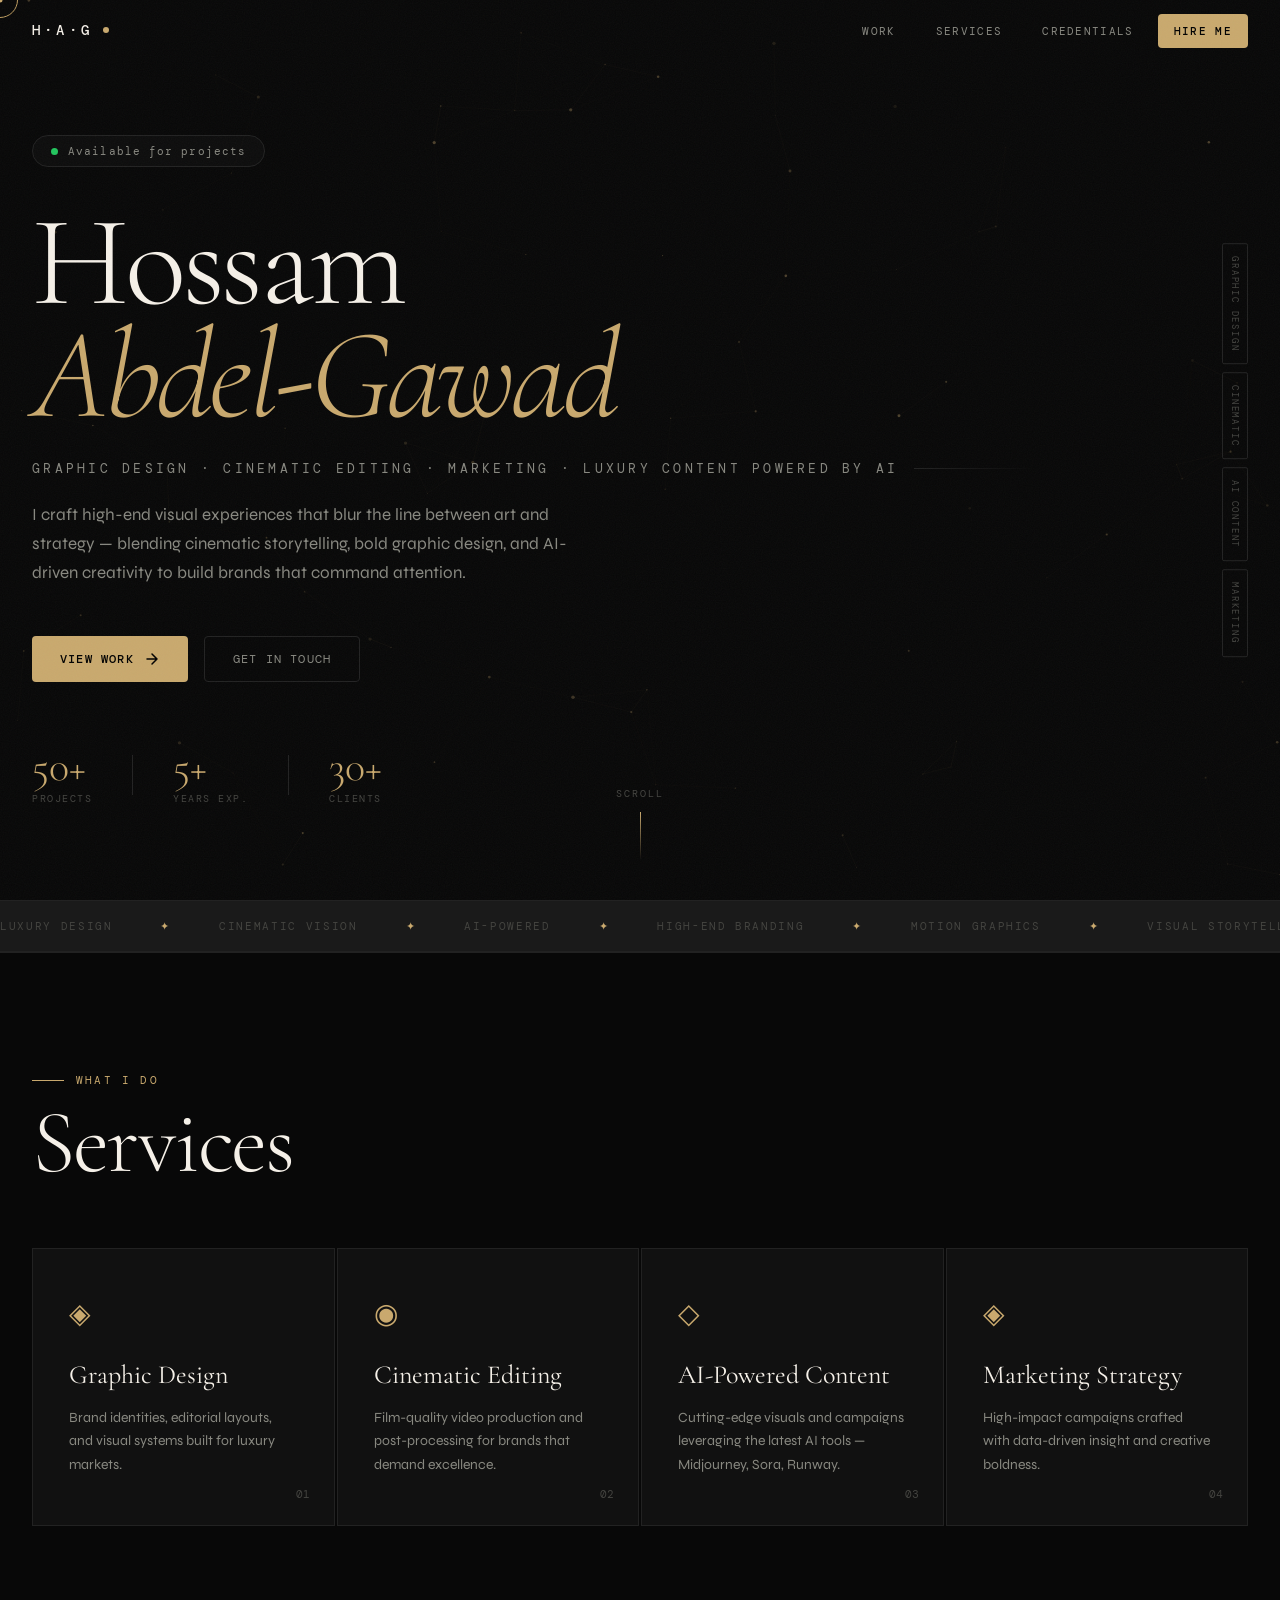
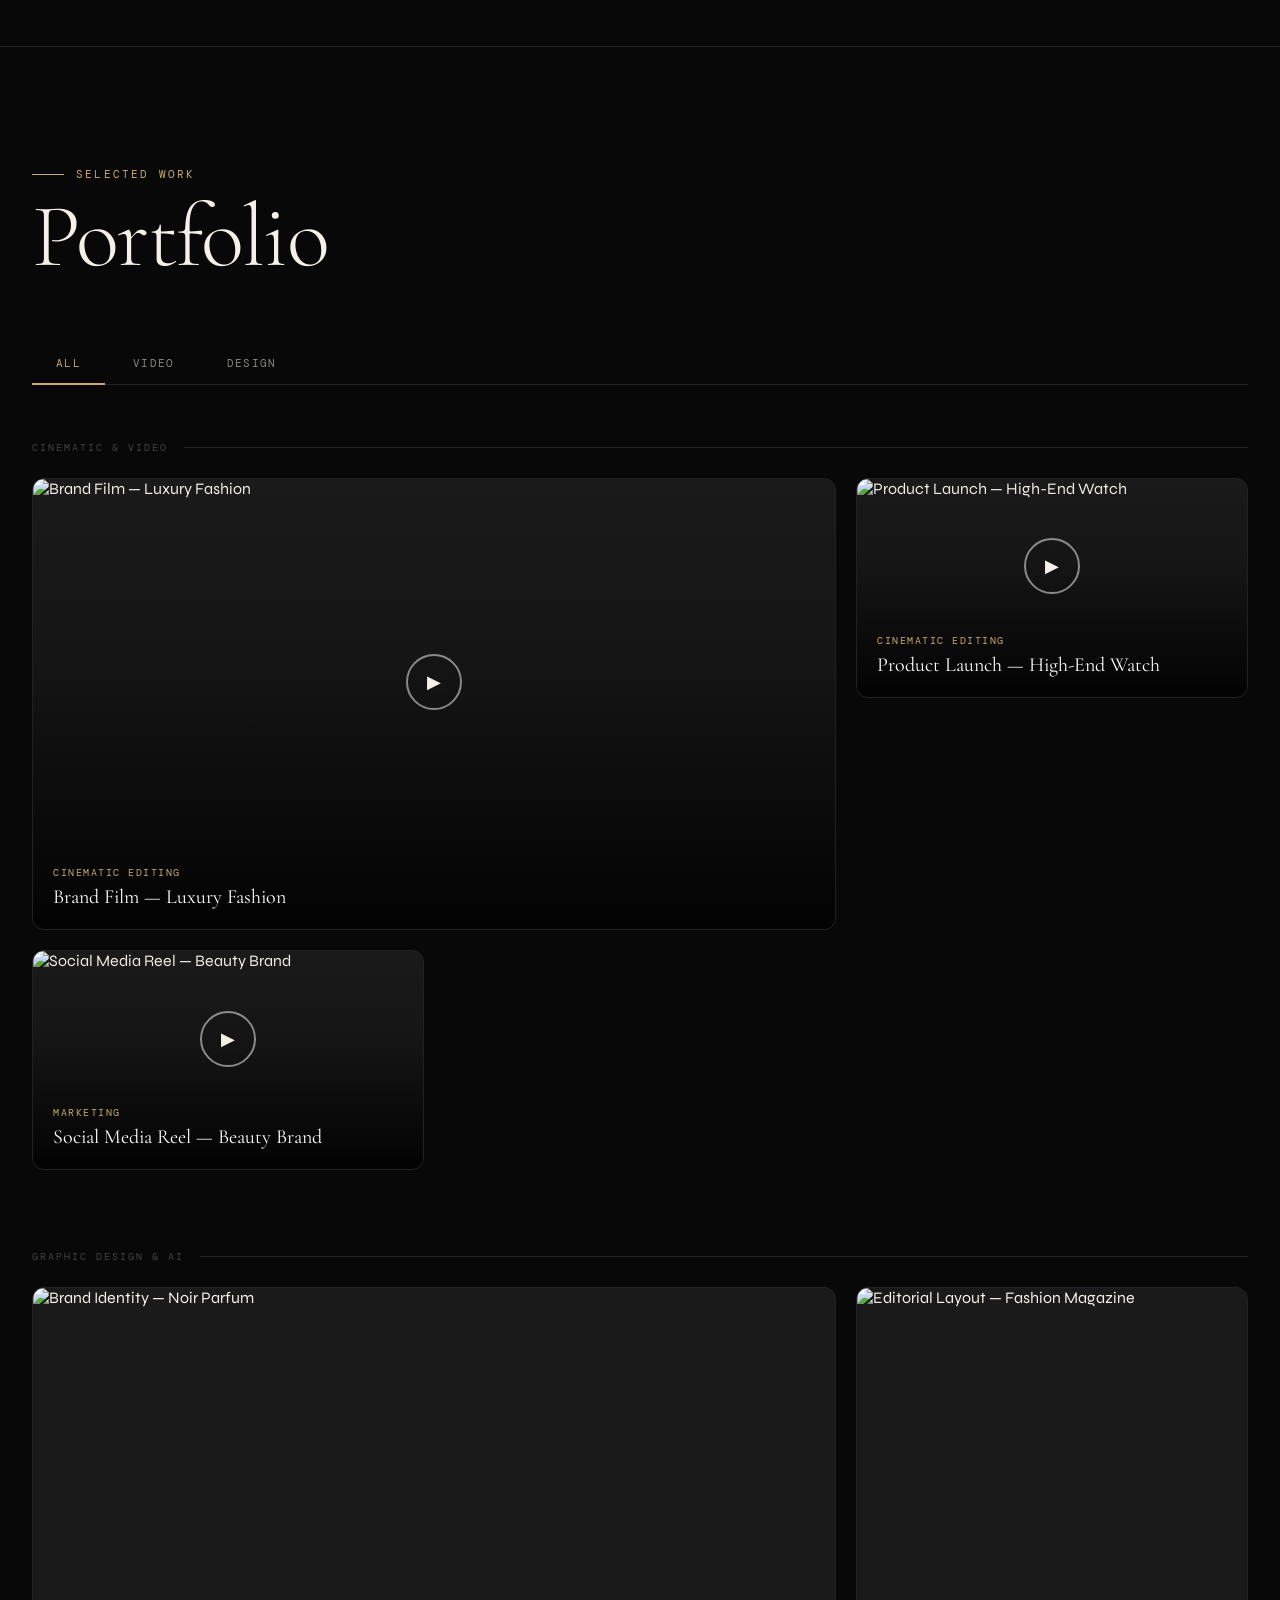
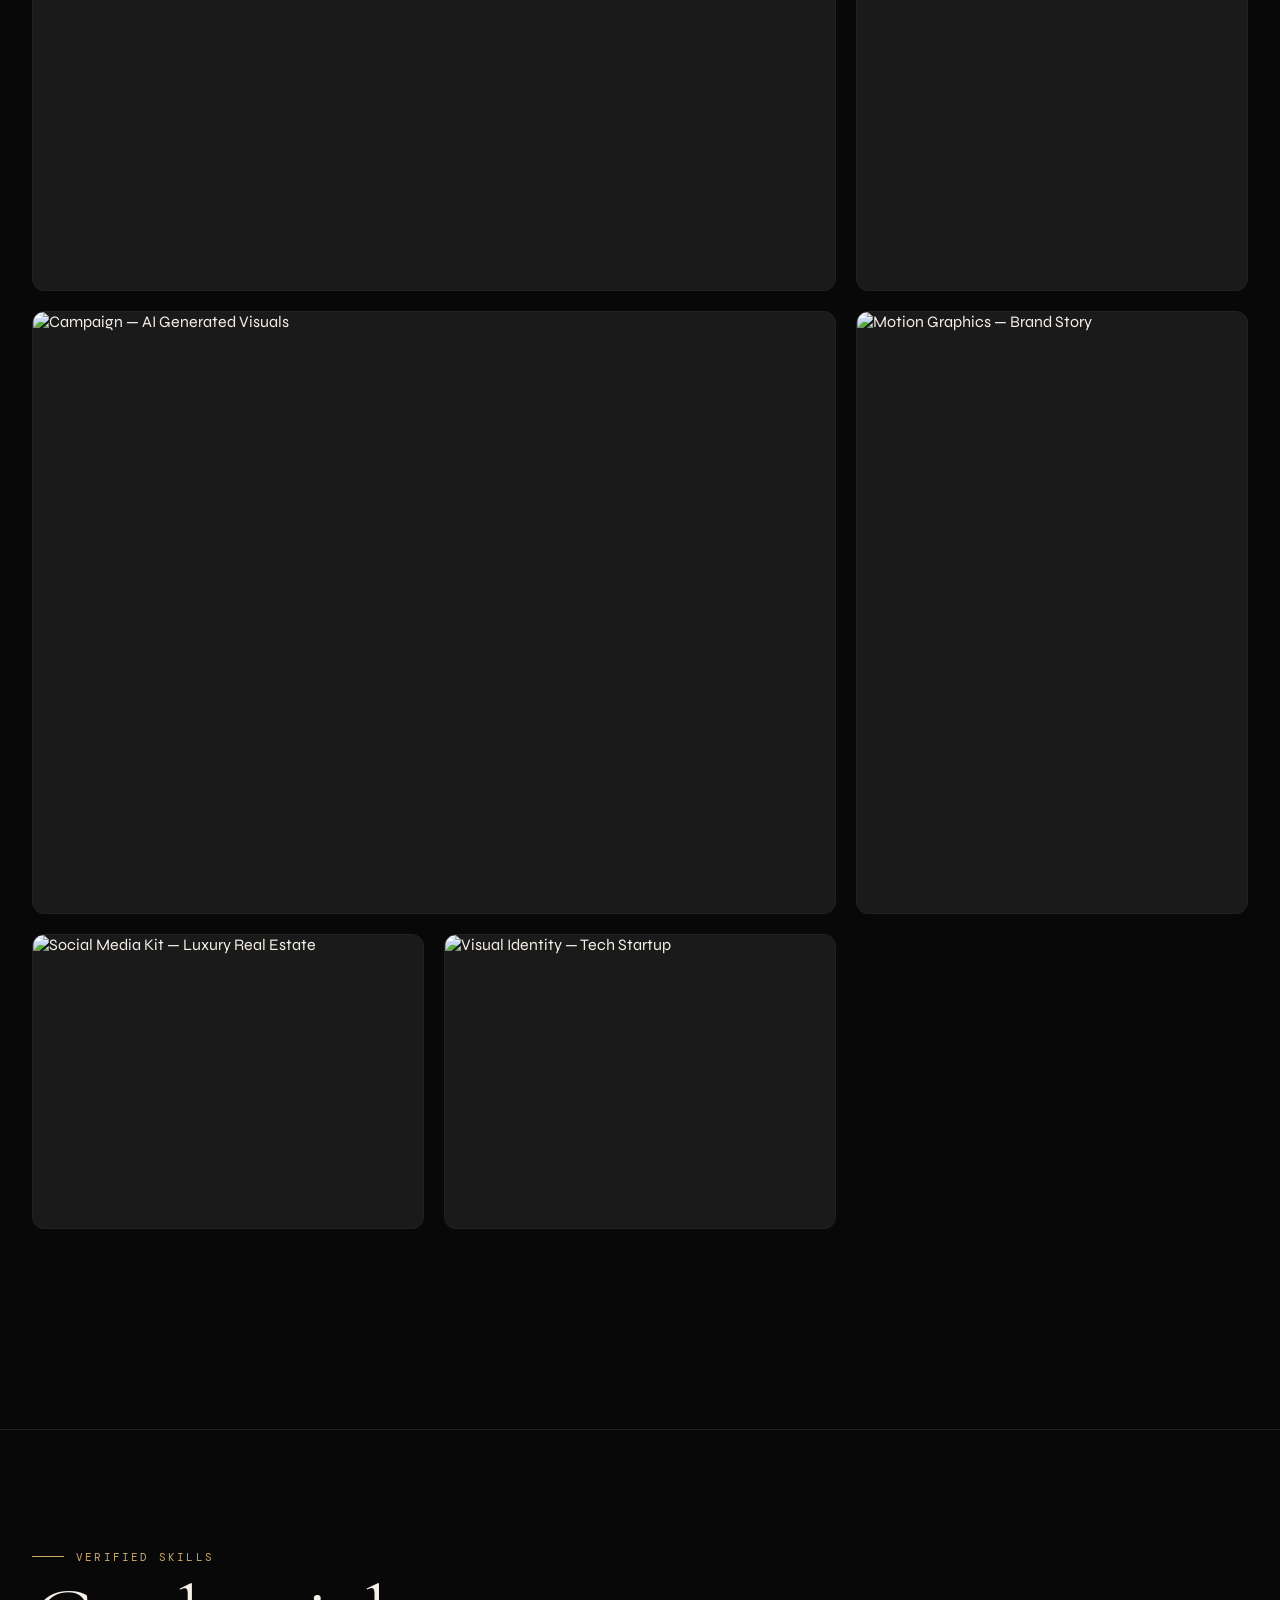
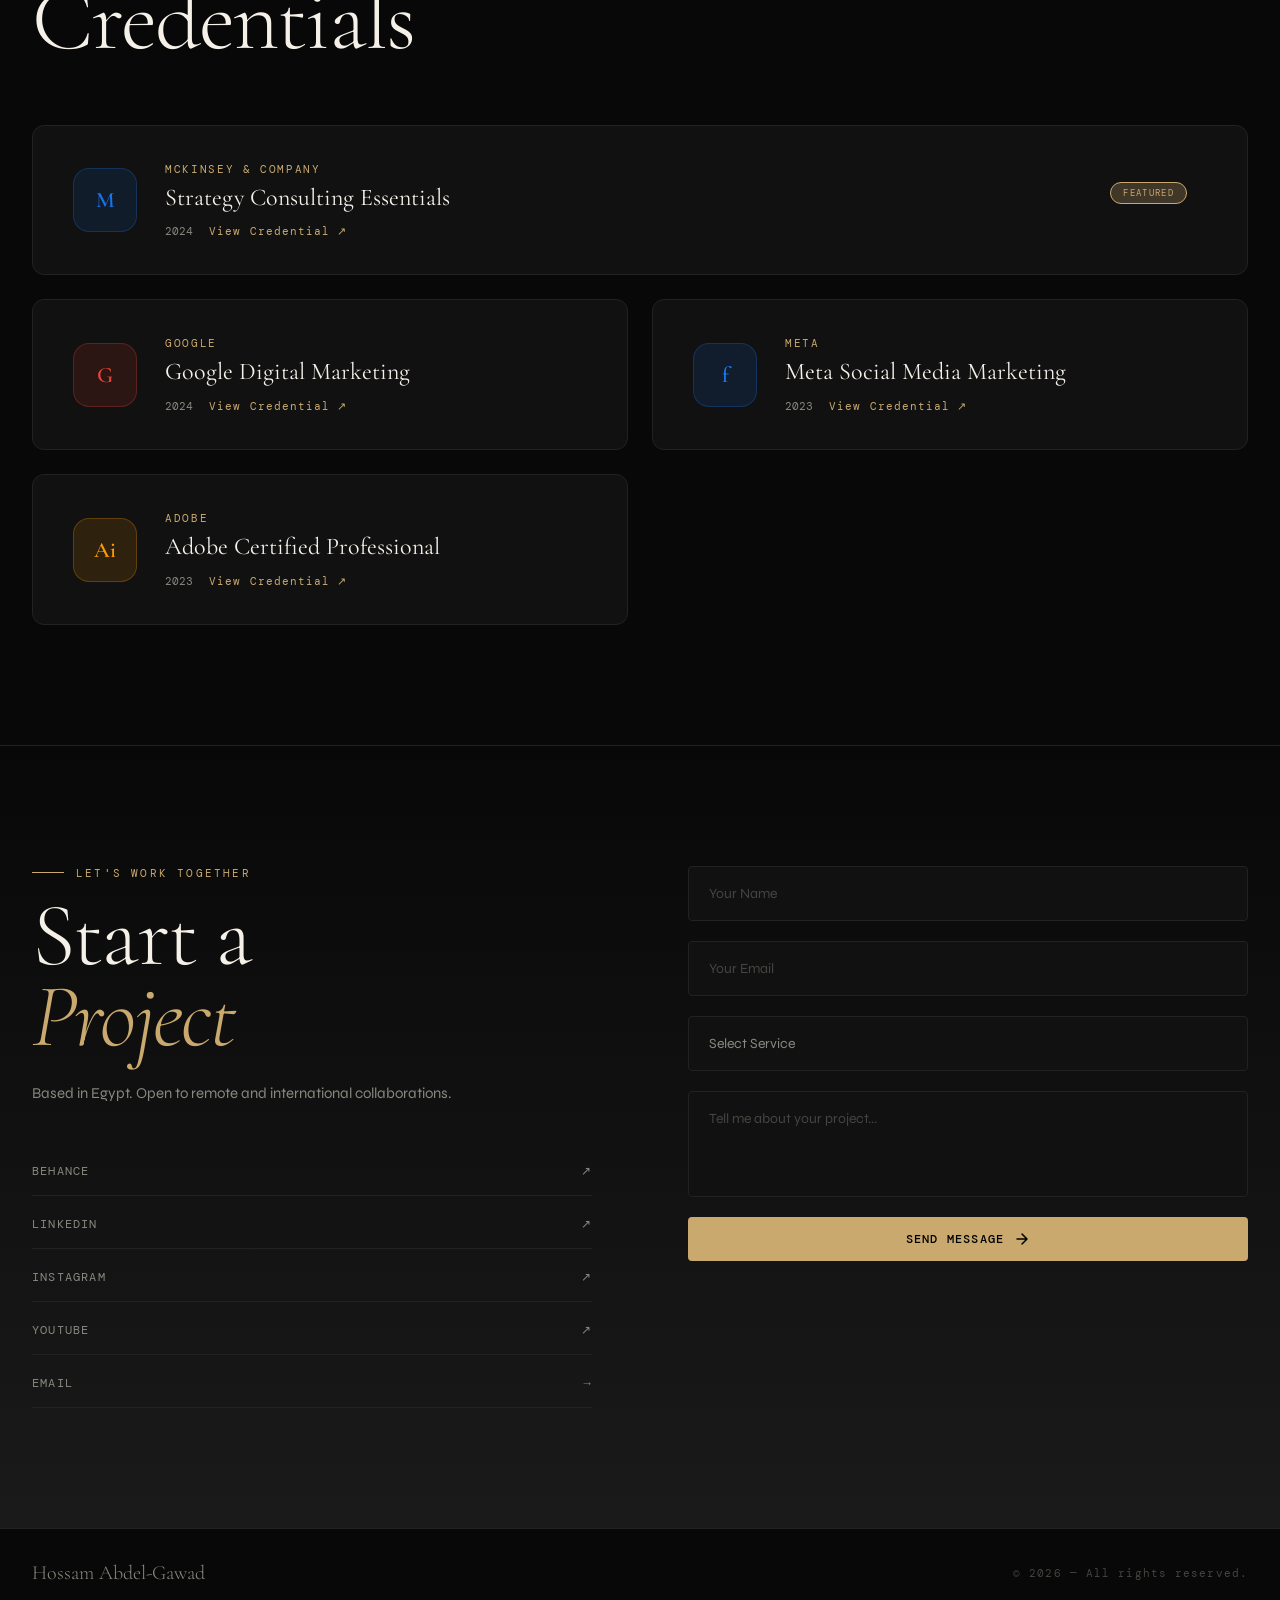
==== index.html @ 54501dc5 "Add files via upload" ====
<!DOCTYPE html>
<html lang="en">
<head>
  <meta charset="UTF-8" />
  <meta name="viewport" content="width=device-width, initial-scale=1.0" />
  <title>Hossam Abdel-Gawad — Creative Portfolio</title>
  <meta name="description" content="Multi-disciplinary creative specializing in Graphic Design, Cinematic Editing & AI-Powered Marketing." />

  <!-- Fonts -->
  <link rel="preconnect" href="https://fonts.googleapis.com" />
  <link rel="preconnect" href="https://fonts.gstatic.com" crossorigin />
  <link href="https://fonts.googleapis.com/css2?family=Cormorant+Garamond:ital,wght@0,300;0,400;0,600;1,300;1,400&family=DM+Mono:wght@300;400;500&family=Syne:wght@400;600;700;800&display=swap" rel="stylesheet" />

  <link rel="stylesheet" href="style.css" />
  <!-- Config MUST load before app.js -->
  <script src="config.js" defer></script>
  <script src="app.js" defer></script>
</head>
<body>

  <!-- ══════════════════════════════════════════════ CURSOR -->
  <div class="cursor" id="cursor"></div>
  <div class="cursor-dot" id="cursorDot"></div>

  <!-- ══════════════════════════════════════════════ NOISE OVERLAY -->
  <div class="noise-overlay" aria-hidden="true"></div>

  <!-- ══════════════════════════════════════════════ NAV -->
  <nav class="nav" id="nav">
    <div class="nav-inner">
      <a href="#" class="nav-logo">
        <span class="logo-text">H·A·G</span>
        <span class="logo-dot"></span>
      </a>

      <ul class="nav-links" id="navLinks">
        <li><a href="#work" class="nav-link" data-text="Work">Work</a></li>
        <li><a href="#services" class="nav-link" data-text="Services">Services</a></li>
        <li><a href="#certificates" class="nav-link" data-text="Credentials">Credentials</a></li>
        <li><a href="#contact" class="nav-link cta-nav" data-text="Hire Me">Hire Me</a></li>
      </ul>

      <button class="hamburger" id="hamburger" aria-label="Menu">
        <span></span><span></span><span></span>
      </button>
    </div>
  </nav>

  <!-- ══════════════════════════════════════════════ HERO -->
  <section class="hero" id="hero">
    <canvas class="hero-canvas" id="heroCanvas"></canvas>

    <div class="hero-content">
      <div class="hero-badge reveal-up" style="--delay:0s">
        <span class="badge-dot"></span>
        <span>Available for projects</span>
      </div>

      <h1 class="hero-name reveal-up" style="--delay:0.1s" id="heroName">
        <!-- Injected by JS -->
      </h1>

      <p class="hero-title reveal-up" style="--delay:0.25s" id="heroTitle">
        <!-- Injected by JS -->
      </p>

      <p class="hero-bio reveal-up" style="--delay:0.4s" id="heroBio">
        <!-- Injected by JS -->
      </p>

      <div class="hero-actions reveal-up" style="--delay:0.55s">
        <a href="#work" class="btn btn-primary">
          <span>View Work</span>
          <svg width="16" height="16" viewBox="0 0 16 16" fill="none"><path d="M3 8h10M8 3l5 5-5 5" stroke="currentColor" stroke-width="1.5" stroke-linecap="round" stroke-linejoin="round"/></svg>
        </a>
        <a href="#contact" class="btn btn-ghost">Get In Touch</a>
      </div>

      <div class="hero-stats reveal-up" style="--delay:0.7s">
        <div class="stat"><span class="stat-num">50+</span><span class="stat-label">Projects</span></div>
        <div class="stat-divider"></div>
        <div class="stat"><span class="stat-num">5+</span><span class="stat-label">Years Exp.</span></div>
        <div class="stat-divider"></div>
        <div class="stat"><span class="stat-num">30+</span><span class="stat-label">Clients</span></div>
      </div>
    </div>

    <div class="hero-scroll-hint">
      <span>Scroll</span>
      <div class="scroll-line"></div>
    </div>

    <div class="hero-tags">
      <span>Graphic Design</span>
      <span>Cinematic</span>
      <span>AI Content</span>
      <span>Marketing</span>
    </div>
  </section>

  <!-- ══════════════════════════════════════════════ MARQUEE -->
  <div class="marquee-wrap" aria-hidden="true">
    <div class="marquee-track">
      <span>Luxury Design</span><span class="mx">✦</span>
      <span>Cinematic Vision</span><span class="mx">✦</span>
      <span>AI-Powered</span><span class="mx">✦</span>
      <span>High-End Branding</span><span class="mx">✦</span>
      <span>Motion Graphics</span><span class="mx">✦</span>
      <span>Visual Storytelling</span><span class="mx">✦</span>
      <span>Luxury Design</span><span class="mx">✦</span>
      <span>Cinematic Vision</span><span class="mx">✦</span>
      <span>AI-Powered</span><span class="mx">✦</span>
      <span>High-End Branding</span><span class="mx">✦</span>
      <span>Motion Graphics</span><span class="mx">✦</span>
      <span>Visual Storytelling</span><span class="mx">✦</span>
    </div>
  </div>

  <!-- ══════════════════════════════════════════════ SERVICES -->
  <section class="section services-section" id="services">
    <div class="container">
      <div class="section-header">
        <p class="section-eyebrow">What I Do</p>
        <h2 class="section-title">Services</h2>
      </div>
      <div class="services-grid" id="servicesGrid">
        <!-- Injected by JS -->
      </div>
    </div>
  </section>

  <!-- ══════════════════════════════════════════════ WORK -->
  <section class="section work-section" id="work">
    <div class="container">
      <div class="section-header">
        <p class="section-eyebrow">Selected Work</p>
        <h2 class="section-title">Portfolio</h2>
      </div>

      <!-- Filter Tabs -->
      <div class="filter-tabs" id="filterTabs">
        <button class="filter-btn active" data-filter="all">All</button>
        <button class="filter-btn" data-filter="video">Video</button>
        <button class="filter-btn" data-filter="design">Design</button>
      </div>

      <!-- Video Grid -->
      <div class="work-group" id="videoGroup">
        <p class="work-group-label">Cinematic & Video</p>
        <div class="video-grid" id="videoGrid">
          <!-- Injected by JS -->
        </div>
      </div>

      <!-- Design Grid -->
      <div class="work-group" id="designGroup">
        <p class="work-group-label">Graphic Design & AI</p>
        <div class="design-grid" id="designGrid">
          <!-- Injected by JS -->
        </div>
      </div>
    </div>
  </section>

  <!-- ══════════════════════════════════════════════ CERTIFICATES -->
  <section class="section certs-section" id="certificates">
    <div class="container">
      <div class="section-header">
        <p class="section-eyebrow">Verified Skills</p>
        <h2 class="section-title">Credentials</h2>
      </div>
      <div class="certs-grid" id="certsGrid">
        <!-- Injected by JS -->
      </div>
    </div>
  </section>

  <!-- ══════════════════════════════════════════════ CONTACT -->
  <section class="section contact-section" id="contact">
    <div class="container">
      <div class="contact-inner">
        <div class="contact-left">
          <p class="section-eyebrow">Let's Work Together</p>
          <h2 class="contact-heading">Start a<br/><em>Project</em></h2>
          <p class="contact-sub" id="contactSub"><!-- Injected --></p>
          <div class="contact-socials" id="contactSocials"><!-- Injected --></div>
        </div>
        <div class="contact-right">
          <form class="contact-form" id="contactForm">
            <div class="form-group">
              <input type="text" placeholder="Your Name" required autocomplete="off" />
              <label>Name</label>
            </div>
            <div class="form-group">
              <input type="email" placeholder="Your Email" required autocomplete="off" />
              <label>Email</label>
            </div>
            <div class="form-group">
              <select>
                <option value="">Select Service</option>
                <option>Graphic Design</option>
                <option>Cinematic Editing</option>
                <option>AI Content Creation</option>
                <option>Marketing Strategy</option>
                <option>Full Package</option>
              </select>
              <label>Service</label>
            </div>
            <div class="form-group">
              <textarea placeholder="Tell me about your project..." rows="4" required></textarea>
              <label>Message</label>
            </div>
            <button type="submit" class="btn btn-primary btn-full">
              <span>Send Message</span>
              <svg width="16" height="16" viewBox="0 0 16 16" fill="none"><path d="M3 8h10M8 3l5 5-5 5" stroke="currentColor" stroke-width="1.5" stroke-linecap="round" stroke-linejoin="round"/></svg>
            </button>
          </form>
        </div>
      </div>
    </div>
  </section>

  <!-- ══════════════════════════════════════════════ FOOTER -->
  <footer class="footer">
    <div class="container footer-inner">
      <p class="footer-name" id="footerName"><!-- Injected --></p>
      <p class="footer-copy">© <span id="year"></span> — All rights reserved.</p>
    </div>
  </footer>

  <!-- ══════════════════════════════════════════════ VIDEO MODAL -->
  <div class="modal-overlay" id="videoModal">
    <button class="modal-close" id="modalClose">✕</button>
    <div class="modal-content" id="modalContent"></div>
  </div>

</body>
</html>
---- style.css ----
/* ════════════════════════════════════════════════════════
   HOSSAM ABDEL-GAWAD — PORTFOLIO STYLESHEET
   CSS Variables are set dynamically from config.js
   ════════════════════════════════════════════════════════ */

/* ── Reset & Base ─────────────────────────────────────── */
*, *::before, *::after { box-sizing: border-box; margin: 0; padding: 0; }

:root {
  /* Fallback values — overridden by config.js */
  --accent:         #C9A96E;
  --accent-light:   #E8CFA0;
  --accent-glow:    #C9A96E40;
  --bg:             #080808;
  --bg-card:        #111111;
  --bg-card-hover:  #181818;
  --surface:        #1A1A1A;
  --border:         #222222;
  --text-primary:   #F5F0E8;
  --text-secondary: #888880;
  --text-muted:     #444440;
  --font-display:   'Cormorant Garamond', Georgia, serif;
  --font-body:      'Syne', sans-serif;
  --font-mono:      'DM Mono', monospace;
  --easing:         cubic-bezier(0.16, 1, 0.3, 1);
  --radius:         4px;
  --radius-lg:      12px;
}

html { scroll-behavior: smooth; scroll-padding-top: 80px; }

body {
  font-family: var(--font-body);
  background: var(--bg);
  color: var(--text-primary);
  overflow-x: hidden;
  cursor: none;
  -webkit-font-smoothing: antialiased;
}

::selection { background: var(--accent); color: #000; }

img { display: block; width: 100%; height: auto; }
a { text-decoration: none; color: inherit; }
button { cursor: none; border: none; background: none; font-family: inherit; }

/* ── Custom Scrollbar ────────────────────────────────── */
::-webkit-scrollbar { width: 3px; }
::-webkit-scrollbar-track { background: var(--bg); }
::-webkit-scrollbar-thumb { background: var(--accent); }

/* ── Noise Texture ───────────────────────────────────── */
.noise-overlay {
  pointer-events: none;
  position: fixed;
  inset: 0;
  z-index: 9999;
  opacity: 0.04;
  background-image: url("data:image/svg+xml,%3Csvg viewBox='0 0 256 256' xmlns='http://www.w3.org/2000/svg'%3E%3Cfilter id='n'%3E%3CfeTurbulence type='fractalNoise' baseFrequency='0.85' numOctaves='4' stitchTiles='stitch'/%3E%3C/filter%3E%3Crect width='100%25' height='100%25' filter='url(%23n)'/%3E%3C/svg%3E");
  background-size: 256px 256px;
}

/* ── Custom Cursor ───────────────────────────────────── */
.cursor {
  width: 36px; height: 36px;
  border: 1px solid var(--accent);
  border-radius: 50%;
  position: fixed;
  top: 0; left: 0;
  pointer-events: none;
  z-index: 10000;
  transform: translate(-50%, -50%);
  transition: width 0.3s var(--easing), height 0.3s var(--easing),
              background 0.3s var(--easing), opacity 0.3s;
  mix-blend-mode: difference;
}
.cursor.hover { width: 60px; height: 60px; background: var(--accent-glow); }
.cursor.click { width: 24px; height: 24px; }
.cursor-dot {
  width: 5px; height: 5px;
  background: var(--accent);
  border-radius: 50%;
  position: fixed;
  top: 0; left: 0;
  pointer-events: none;
  z-index: 10001;
  transform: translate(-50%, -50%);
}

/* ── Utilities ───────────────────────────────────────── */
.container { max-width: 1320px; margin: 0 auto; padding: 0 32px; }

.section { padding: 120px 0; }

.section-header { margin-bottom: 64px; }

.section-eyebrow {
  font-family: var(--font-mono);
  font-size: 11px;
  letter-spacing: 0.2em;
  text-transform: uppercase;
  color: var(--accent);
  margin-bottom: 16px;
  display: flex;
  align-items: center;
  gap: 12px;
}
.section-eyebrow::before {
  content: '';
  display: inline-block;
  width: 32px; height: 1px;
  background: var(--accent);
}

.section-title {
  font-family: var(--font-display);
  font-size: clamp(48px, 7vw, 96px);
  font-weight: 300;
  line-height: 0.9;
  letter-spacing: -0.02em;
  color: var(--text-primary);
}

/* ── Reveal Animations ───────────────────────────────── */
.reveal-up {
  opacity: 0;
  transform: translateY(40px);
  transition: opacity 0.9s var(--easing) var(--delay, 0s),
              transform 0.9s var(--easing) var(--delay, 0s);
}
.reveal-up.visible { opacity: 1; transform: translateY(0); }

.reveal-fade {
  opacity: 0;
  transition: opacity 0.7s var(--easing) var(--delay, 0s);
}
.reveal-fade.visible { opacity: 1; }

/* ── Buttons ─────────────────────────────────────────── */
.btn {
  display: inline-flex;
  align-items: center;
  gap: 10px;
  padding: 14px 28px;
  font-family: var(--font-mono);
  font-size: 12px;
  letter-spacing: 0.1em;
  text-transform: uppercase;
  border-radius: var(--radius);
  transition: all 0.3s var(--easing);
  position: relative;
  overflow: hidden;
}
.btn::before {
  content: '';
  position: absolute;
  inset: 0;
  background: var(--accent);
  transform: scaleX(0);
  transform-origin: left;
  transition: transform 0.4s var(--easing);
  z-index: 0;
}
.btn span, .btn svg { position: relative; z-index: 1; }

.btn-primary {
  background: var(--accent);
  color: #000;
  font-weight: 500;
}
.btn-primary::before { background: var(--accent-light); }
.btn-primary:hover::before { transform: scaleX(1); }
.btn-primary:hover { color: #000; }

.btn-ghost {
  border: 1px solid var(--border);
  color: var(--text-secondary);
}
.btn-ghost::before { background: var(--surface); }
.btn-ghost:hover::before { transform: scaleX(1); }
.btn-ghost:hover { color: var(--text-primary); border-color: var(--accent); }

.btn-full { width: 100%; justify-content: center; }

/* ═══════════════════════════════════════════════════════
   NAV
   ═══════════════════════════════════════════════════════ */
.nav {
  position: fixed; top: 0; left: 0; right: 0;
  z-index: 1000;
  padding: 20px 0;
  transition: background 0.4s, padding 0.4s, backdrop-filter 0.4s;
}
.nav.scrolled {
  background: rgba(8,8,8,0.85);
  backdrop-filter: blur(20px);
  -webkit-backdrop-filter: blur(20px);
  padding: 14px 0;
  border-bottom: 1px solid var(--border);
}
.nav-inner {
  max-width: 1320px; margin: 0 auto;
  padding: 0 32px;
  display: flex; align-items: center; justify-content: space-between;
}
.nav-logo {
  display: flex; align-items: center; gap: 10px;
  font-family: var(--font-mono);
  font-size: 14px;
  letter-spacing: 0.3em;
  color: var(--text-primary);
  font-weight: 500;
}
.logo-dot {
  width: 6px; height: 6px;
  background: var(--accent);
  border-radius: 50%;
  animation: pulse 2s ease-in-out infinite;
}
@keyframes pulse {
  0%,100% { opacity: 1; transform: scale(1); }
  50% { opacity: 0.5; transform: scale(0.8); }
}
.nav-links {
  display: flex; align-items: center; gap: 8px;
  list-style: none;
}
.nav-link {
  font-family: var(--font-mono);
  font-size: 11px;
  letter-spacing: 0.12em;
  text-transform: uppercase;
  color: var(--text-secondary);
  padding: 10px 16px;
  border-radius: var(--radius);
  transition: color 0.3s, background 0.3s;
}
.nav-link:hover { color: var(--text-primary); background: var(--surface); }
.cta-nav {
  background: var(--accent) !important;
  color: #000 !important;
  font-weight: 500;
}
.cta-nav:hover { background: var(--accent-light) !important; }

.hamburger {
  display: none; flex-direction: column; gap: 5px;
  padding: 8px; border-radius: var(--radius);
}
.hamburger span {
  display: block; width: 22px; height: 1.5px;
  background: var(--text-primary);
  transition: all 0.3s var(--easing);
  transform-origin: center;
}
.hamburger.open span:nth-child(1) { transform: translateY(6.5px) rotate(45deg); }
.hamburger.open span:nth-child(2) { opacity: 0; transform: scaleX(0); }
.hamburger.open span:nth-child(3) { transform: translateY(-6.5px) rotate(-45deg); }

/* ═══════════════════════════════════════════════════════
   HERO
   ═══════════════════════════════════════════════════════ */
.hero {
  position: relative;
  min-height: 100svh;
  display: flex; align-items: center;
  padding: 120px 32px 80px;
  overflow: hidden;
}

.hero-canvas {
  position: absolute; inset: 0;
  width: 100%; height: 100%;
  opacity: 0.6;
  pointer-events: none;
}

.hero-content {
  position: relative; z-index: 2;
  max-width: 1320px; margin: 0 auto;
  width: 100%;
}

.hero-badge {
  display: inline-flex; align-items: center; gap: 10px;
  border: 1px solid var(--border);
  border-radius: 100px;
  padding: 8px 18px;
  font-family: var(--font-mono);
  font-size: 11px;
  letter-spacing: 0.1em;
  color: var(--text-secondary);
  margin-bottom: 40px;
  background: rgba(255,255,255,0.02);
}
.badge-dot {
  width: 7px; height: 7px;
  background: #22C55E;
  border-radius: 50%;
  animation: blink 2s ease-in-out infinite;
}
@keyframes blink {
  0%,100% { opacity: 1; box-shadow: 0 0 0 0 rgba(34,197,94,0.4); }
  50% { opacity: 0.7; box-shadow: 0 0 0 5px rgba(34,197,94,0); }
}

.hero-name {
  font-family: var(--font-display);
  font-size: clamp(64px, 10vw, 160px);
  font-weight: 300;
  line-height: 0.88;
  letter-spacing: -0.03em;
  margin-bottom: 28px;
  color: var(--text-primary);
}
.hero-name em {
  font-style: italic;
  color: var(--accent);
}

.hero-title {
  font-family: var(--font-mono);
  font-size: 13px;
  letter-spacing: 0.25em;
  text-transform: uppercase;
  color: var(--text-secondary);
  margin-bottom: 24px;
  display: flex; align-items: center; gap: 16px;
}
.hero-title::after {
  content: '';
  flex: 1; max-width: 120px; height: 1px;
  background: linear-gradient(to right, var(--border), transparent);
}

.hero-bio {
  font-size: 17px;
  line-height: 1.7;
  color: var(--text-secondary);
  max-width: 560px;
  margin-bottom: 48px;
}

.hero-actions {
  display: flex; gap: 16px; flex-wrap: wrap;
  margin-bottom: 64px;
}

.hero-stats {
  display: flex; align-items: center; gap: 40px;
}
.stat { display: flex; flex-direction: column; gap: 4px; }
.stat-num {
  font-family: var(--font-display);
  font-size: 42px;
  font-weight: 300;
  line-height: 1;
  color: var(--accent);
}
.stat-label {
  font-family: var(--font-mono);
  font-size: 10px;
  letter-spacing: 0.15em;
  text-transform: uppercase;
  color: var(--text-muted);
}
.stat-divider {
  width: 1px; height: 40px;
  background: var(--border);
}

.hero-scroll-hint {
  position: absolute;
  bottom: 40px; left: 50%;
  transform: translateX(-50%);
  display: flex; flex-direction: column; align-items: center; gap: 12px;
  font-family: var(--font-mono);
  font-size: 10px;
  letter-spacing: 0.2em;
  text-transform: uppercase;
  color: var(--text-muted);
  z-index: 2;
}
.scroll-line {
  width: 1px; height: 48px;
  background: linear-gradient(to bottom, var(--accent), transparent);
  animation: scrollAnim 2s ease-in-out infinite;
}
@keyframes scrollAnim {
  0% { transform: scaleY(0); transform-origin: top; }
  50% { transform: scaleY(1); transform-origin: top; }
  51% { transform: scaleY(1); transform-origin: bottom; }
  100% { transform: scaleY(0); transform-origin: bottom; }
}

.hero-tags {
  position: absolute;
  right: 32px; top: 50%;
  transform: translateY(-50%);
  display: flex; flex-direction: column; gap: 8px;
  z-index: 2;
}
.hero-tags span {
  font-family: var(--font-mono);
  font-size: 9px;
  letter-spacing: 0.2em;
  text-transform: uppercase;
  color: var(--text-muted);
  writing-mode: vertical-rl;
  padding: 12px 6px;
  border: 1px solid var(--border);
  border-radius: 2px;
  transition: color 0.3s, border-color 0.3s;
}
.hero-tags span:hover { color: var(--accent); border-color: var(--accent); }

/* ═══════════════════════════════════════════════════════
   MARQUEE
   ═══════════════════════════════════════════════════════ */
.marquee-wrap {
  overflow: hidden;
  border-top: 1px solid var(--border);
  border-bottom: 1px solid var(--border);
  padding: 18px 0;
  background: var(--surface);
}
.marquee-track {
  display: flex; align-items: center; gap: 48px;
  white-space: nowrap;
  animation: marquee 25s linear infinite;
  width: max-content;
  font-family: var(--font-mono);
  font-size: 11px;
  letter-spacing: 0.15em;
  text-transform: uppercase;
  color: var(--text-muted);
}
.marquee-track .mx { color: var(--accent); }
@keyframes marquee {
  from { transform: translateX(0); }
  to { transform: translateX(-50%); }
}

/* ═══════════════════════════════════════════════════════
   SERVICES
   ═══════════════════════════════════════════════════════ */
.services-section {
  border-top: 1px solid var(--border);
}
.services-grid {
  display: grid;
  grid-template-columns: repeat(4, 1fr);
  gap: 2px;
}
.service-card {
  background: var(--bg-card);
  padding: 48px 36px;
  border: 1px solid var(--border);
  position: relative;
  overflow: hidden;
  transition: background 0.4s var(--easing);
  cursor: none;
}
.service-card::before {
  content: '';
  position: absolute;
  top: 0; left: 0; right: 0;
  height: 2px;
  background: var(--accent);
  transform: scaleX(0);
  transform-origin: left;
  transition: transform 0.5s var(--easing);
}
.service-card:hover { background: var(--bg-card-hover); }
.service-card:hover::before { transform: scaleX(1); }

.service-icon {
  font-size: 28px;
  color: var(--accent);
  margin-bottom: 28px;
  display: block;
  transition: transform 0.4s var(--easing);
}
.service-card:hover .service-icon { transform: scale(1.15) rotate(10deg); }

.service-title {
  font-family: var(--font-display);
  font-size: 26px;
  font-weight: 400;
  margin-bottom: 16px;
  color: var(--text-primary);
}
.service-desc {
  font-size: 14px;
  line-height: 1.7;
  color: var(--text-secondary);
}
.service-num {
  position: absolute;
  bottom: 24px; right: 24px;
  font-family: var(--font-mono);
  font-size: 11px;
  color: var(--text-muted);
}

/* ═══════════════════════════════════════════════════════
   WORK / PORTFOLIO
   ═══════════════════════════════════════════════════════ */
.work-section { border-top: 1px solid var(--border); }

.filter-tabs {
  display: flex; gap: 4px;
  margin-bottom: 56px;
  border-bottom: 1px solid var(--border);
  padding-bottom: 0;
}
.filter-btn {
  font-family: var(--font-mono);
  font-size: 11px;
  letter-spacing: 0.12em;
  text-transform: uppercase;
  color: var(--text-secondary);
  padding: 14px 24px;
  border-radius: 0;
  position: relative;
  transition: color 0.3s;
}
.filter-btn::after {
  content: '';
  position: absolute;
  bottom: -1px; left: 0; right: 0;
  height: 2px;
  background: var(--accent);
  transform: scaleX(0);
  transition: transform 0.3s var(--easing);
}
.filter-btn:hover { color: var(--text-primary); }
.filter-btn.active { color: var(--accent); }
.filter-btn.active::after { transform: scaleX(1); }

.work-group { margin-bottom: 80px; }
.work-group-label {
  font-family: var(--font-mono);
  font-size: 10px;
  letter-spacing: 0.2em;
  text-transform: uppercase;
  color: var(--text-muted);
  margin-bottom: 24px;
  display: flex; align-items: center; gap: 16px;
}
.work-group-label::after {
  content: '';
  flex: 1; height: 1px;
  background: var(--border);
}

/* Video Grid */
.video-grid {
  display: grid;
  grid-template-columns: repeat(3, 1fr);
  gap: 20px;
}
.video-card {
  position: relative;
  aspect-ratio: 16/9;
  border-radius: var(--radius-lg);
  overflow: hidden;
  cursor: none;
  background: var(--surface);
  border: 1px solid var(--border);
}
.video-thumb {
  width: 100%; height: 100%;
  object-fit: cover;
  transition: transform 0.7s var(--easing);
}
.video-card:hover .video-thumb { transform: scale(1.06); }
.video-overlay {
  position: absolute; inset: 0;
  background: linear-gradient(to top, rgba(0,0,0,0.9) 0%, rgba(0,0,0,0.2) 60%, transparent 100%);
  display: flex; flex-direction: column;
  justify-content: space-between;
  padding: 20px;
  transition: background 0.4s;
}
.video-card:hover .video-overlay {
  background: linear-gradient(to top, rgba(0,0,0,0.95) 0%, rgba(0,0,0,0.4) 60%, rgba(0,0,0,0.1) 100%);
}
.video-play {
  align-self: center;
  width: 56px; height: 56px;
  border-radius: 50%;
  border: 2px solid rgba(255,255,255,0.5);
  display: flex; align-items: center; justify-content: center;
  font-size: 18px;
  backdrop-filter: blur(8px);
  transition: all 0.3s var(--easing);
  align-self: flex-start;
  margin-top: auto;
  margin-bottom: auto;
  align-self: center;
}
.video-card:hover .video-play {
  border-color: var(--accent);
  background: var(--accent);
  color: #000;
  transform: scale(1.1);
}
.video-info { z-index: 1; }
.video-cat {
  font-family: var(--font-mono);
  font-size: 10px;
  letter-spacing: 0.15em;
  text-transform: uppercase;
  color: var(--accent);
  margin-bottom: 6px;
}
.video-title {
  font-family: var(--font-display);
  font-size: 20px;
  font-weight: 400;
  color: #fff;
}
.video-card.featured { grid-column: span 2; }

/* Design Grid */
.design-grid {
  display: grid;
  grid-template-columns: repeat(3, 1fr);
  gap: 20px;
}
.design-card {
  position: relative;
  border-radius: var(--radius-lg);
  overflow: hidden;
  cursor: none;
  border: 1px solid var(--border);
  background: var(--surface);
}
.design-card img {
  aspect-ratio: 4/3;
  object-fit: cover;
  transition: transform 0.7s var(--easing);
}
.design-card:hover img { transform: scale(1.06); }
.design-overlay {
  position: absolute; inset: 0;
  background: rgba(0,0,0,0.8);
  display: flex; flex-direction: column;
  justify-content: flex-end;
  padding: 24px;
  opacity: 0;
  transition: opacity 0.4s var(--easing);
}
.design-card:hover .design-overlay { opacity: 1; }
.design-cat {
  font-family: var(--font-mono);
  font-size: 10px;
  letter-spacing: 0.15em;
  text-transform: uppercase;
  color: var(--accent);
  margin-bottom: 8px;
}
.design-title {
  font-family: var(--font-display);
  font-size: 22px;
  font-weight: 400;
  color: #fff;
  margin-bottom: 16px;
}
.design-tags { display: flex; gap: 6px; flex-wrap: wrap; }
.tag-pill {
  font-family: var(--font-mono);
  font-size: 9px;
  letter-spacing: 0.1em;
  text-transform: uppercase;
  padding: 4px 10px;
  border: 1px solid rgba(201,169,110,0.4);
  color: var(--accent);
  border-radius: 100px;
}
.design-card.featured { grid-column: span 2; }

/* ═══════════════════════════════════════════════════════
   CERTIFICATES
   ═══════════════════════════════════════════════════════ */
.certs-section { border-top: 1px solid var(--border); }
.certs-grid {
  display: grid;
  grid-template-columns: repeat(2, 1fr);
  gap: 24px;
}
.cert-card {
  background: var(--bg-card);
  border: 1px solid var(--border);
  border-radius: var(--radius-lg);
  padding: 36px 40px;
  display: flex; align-items: center; gap: 28px;
  position: relative;
  overflow: hidden;
  transition: all 0.4s var(--easing);
  cursor: none;
}
.cert-card::before {
  content: '';
  position: absolute;
  inset: 0;
  background: linear-gradient(135deg, var(--accent-glow), transparent);
  opacity: 0;
  transition: opacity 0.4s;
}
.cert-card:hover { border-color: var(--accent); transform: translateY(-4px); }
.cert-card:hover::before { opacity: 1; }
.cert-card.featured { grid-column: span 2; }

.cert-logo-wrap {
  width: 64px; height: 64px;
  border-radius: 16px;
  display: flex; align-items: center; justify-content: center;
  font-family: var(--font-display);
  font-size: 22px;
  font-weight: 600;
  color: #fff;
  flex-shrink: 0;
  position: relative;
}
.cert-info { flex: 1; position: relative; }
.cert-issuer {
  font-family: var(--font-mono);
  font-size: 11px;
  letter-spacing: 0.15em;
  text-transform: uppercase;
  color: var(--accent);
  margin-bottom: 8px;
}
.cert-title {
  font-family: var(--font-display);
  font-size: 24px;
  font-weight: 400;
  color: var(--text-primary);
  margin-bottom: 12px;
  line-height: 1.2;
}
.cert-meta {
  display: flex; align-items: center; gap: 16px;
  font-family: var(--font-mono);
  font-size: 11px;
  color: var(--text-muted);
}
.cert-date { color: var(--text-secondary); }
.cert-link {
  display: flex; align-items: center; gap: 6px;
  color: var(--accent);
  font-family: var(--font-mono);
  font-size: 11px;
  letter-spacing: 0.1em;
  transition: gap 0.3s;
}
.cert-link:hover { gap: 10px; }
.cert-badge {
  position: absolute;
  top: 20px; right: 20px;
  background: var(--accent-glow);
  border: 1px solid var(--accent);
  border-radius: 100px;
  padding: 4px 12px;
  font-family: var(--font-mono);
  font-size: 9px;
  letter-spacing: 0.15em;
  text-transform: uppercase;
  color: var(--accent);
}

/* ═══════════════════════════════════════════════════════
   CONTACT
   ═══════════════════════════════════════════════════════ */
.contact-section {
  border-top: 1px solid var(--border);
  background: linear-gradient(to bottom, var(--bg), var(--surface));
}
.contact-inner {
  display: grid; grid-template-columns: 1fr 1fr; gap: 96px;
  align-items: start;
}
.contact-heading {
  font-family: var(--font-display);
  font-size: clamp(56px, 7vw, 96px);
  font-weight: 300;
  line-height: 0.9;
  letter-spacing: -0.02em;
  color: var(--text-primary);
  margin-bottom: 24px;
}
.contact-heading em { font-style: italic; color: var(--accent); }
.contact-sub {
  font-size: 15px;
  line-height: 1.7;
  color: var(--text-secondary);
  margin-bottom: 40px;
}
.contact-socials {
  display: flex; flex-direction: column; gap: 4px;
}
.social-link {
  display: flex; align-items: center; justify-content: space-between;
  padding: 16px 0;
  border-bottom: 1px solid var(--border);
  font-family: var(--font-mono);
  font-size: 12px;
  letter-spacing: 0.1em;
  text-transform: uppercase;
  color: var(--text-secondary);
  transition: color 0.3s, padding-left 0.3s;
}
.social-link:hover { color: var(--accent); padding-left: 8px; }
.social-arrow { transition: transform 0.3s; }
.social-link:hover .social-arrow { transform: translate(4px, -4px); }

/* Contact Form */
.contact-form { display: flex; flex-direction: column; gap: 20px; }
.form-group {
  position: relative;
  display: flex; flex-direction: column;
}
.form-group input,
.form-group textarea,
.form-group select {
  width: 100%;
  background: var(--bg-card);
  border: 1px solid var(--border);
  border-radius: var(--radius);
  padding: 18px 20px;
  font-family: var(--font-body);
  font-size: 14px;
  color: var(--text-primary);
  outline: none;
  transition: border-color 0.3s, background 0.3s;
  appearance: none;
}
.form-group input::placeholder,
.form-group textarea::placeholder { color: var(--text-muted); }
.form-group input:focus,
.form-group textarea:focus,
.form-group select:focus {
  border-color: var(--accent);
  background: var(--bg-card-hover);
}
.form-group select { color: var(--text-secondary); }
.form-group select option { background: var(--bg-card); }
.form-group textarea { resize: none; }
.form-group label { display: none; }

/* ═══════════════════════════════════════════════════════
   FOOTER
   ═══════════════════════════════════════════════════════ */
.footer {
  border-top: 1px solid var(--border);
  padding: 32px 0;
}
.footer-inner {
  display: flex; align-items: center; justify-content: space-between;
}
.footer-name {
  font-family: var(--font-display);
  font-size: 20px;
  font-weight: 300;
  color: var(--text-secondary);
}
.footer-copy {
  font-family: var(--font-mono);
  font-size: 11px;
  color: var(--text-muted);
  letter-spacing: 0.1em;
}

/* ═══════════════════════════════════════════════════════
   VIDEO MODAL
   ═══════════════════════════════════════════════════════ */
.modal-overlay {
  position: fixed; inset: 0;
  background: rgba(0,0,0,0.95);
  backdrop-filter: blur(20px);
  z-index: 5000;
  display: flex; align-items: center; justify-content: center;
  opacity: 0; pointer-events: none;
  transition: opacity 0.4s var(--easing);
}
.modal-overlay.active { opacity: 1; pointer-events: all; }
.modal-close {
  position: absolute; top: 32px; right: 32px;
  font-family: var(--font-mono);
  font-size: 14px;
  color: var(--text-secondary);
  padding: 12px 18px;
  border: 1px solid var(--border);
  border-radius: var(--radius);
  transition: all 0.3s;
}
.modal-close:hover { color: var(--text-primary); border-color: var(--accent); }
.modal-content {
  width: 90vw; max-width: 1100px;
  aspect-ratio: 16/9;
  border-radius: var(--radius-lg);
  overflow: hidden;
}
.modal-content iframe {
  width: 100%; height: 100%;
  border: none;
}

/* ═══════════════════════════════════════════════════════
   RESPONSIVE
   ═══════════════════════════════════════════════════════ */

/* Tablet — ≤ 1024px */
@media (max-width: 1024px) {
  .services-grid { grid-template-columns: repeat(2, 1fr); }
  .video-grid { grid-template-columns: repeat(2, 1fr); }
  .video-card.featured { grid-column: span 2; }
  .design-grid { grid-template-columns: repeat(2, 1fr); }
  .design-card.featured { grid-column: span 2; }
  .contact-inner { grid-template-columns: 1fr; gap: 64px; }
  .hero-tags { display: none; }
}

/* Mobile — ≤ 768px */
@media (max-width: 768px) {
  .container { padding: 0 20px; }
  .section { padding: 80px 0; }
  .section-title { font-size: 48px; }

  /* Nav */
  .nav-links {
    position: fixed; top: 0; right: -100%;
    height: 100svh; width: 75vw; max-width: 320px;
    flex-direction: column; justify-content: center;
    background: var(--surface);
    border-left: 1px solid var(--border);
    transition: right 0.4s var(--easing);
    padding: 60px 40px;
    gap: 4px;
  }
  .nav-links.open { right: 0; }
  .nav-link { font-size: 13px; padding: 16px 0; width: 100%; border-radius: 0; border-bottom: 1px solid var(--border); }
  .cta-nav { margin-top: 16px; padding: 16px 24px !important; border-radius: var(--radius) !important; text-align: center; }
  .hamburger { display: flex; }

  /* Hero */
  .hero { padding: 100px 20px 60px; }
  .hero-name { font-size: clamp(48px, 14vw, 80px); }
  .hero-bio { font-size: 15px; }
  .hero-stats { gap: 24px; flex-wrap: wrap; }
  .stat-num { font-size: 32px; }
  .hero-scroll-hint { display: none; }

  /* Work */
  .video-grid { grid-template-columns: 1fr; }
  .video-card.featured { grid-column: span 1; }
  .design-grid { grid-template-columns: 1fr; }
  .design-card.featured { grid-column: span 1; }

  /* Services */
  .services-grid { grid-template-columns: 1fr; }

  /* Certs */
  .certs-grid { grid-template-columns: 1fr; }
  .cert-card.featured { grid-column: span 1; }
  .cert-card { flex-direction: column; align-items: flex-start; padding: 28px 24px; }

  /* Footer */
  .footer-inner { flex-direction: column; gap: 12px; text-align: center; }

  /* Contact */
  .contact-heading { font-size: 48px; }

  /* Cursor disabled on touch */
  .cursor, .cursor-dot { display: none; }
  body { cursor: auto; }
  button, a { cursor: pointer; }
}

/* Small Mobile — ≤ 480px */
@media (max-width: 480px) {
  .hero-name { font-size: clamp(40px, 15vw, 64px); }
  .hero-actions { flex-direction: column; }
  .btn { width: 100%; justify-content: center; }
}
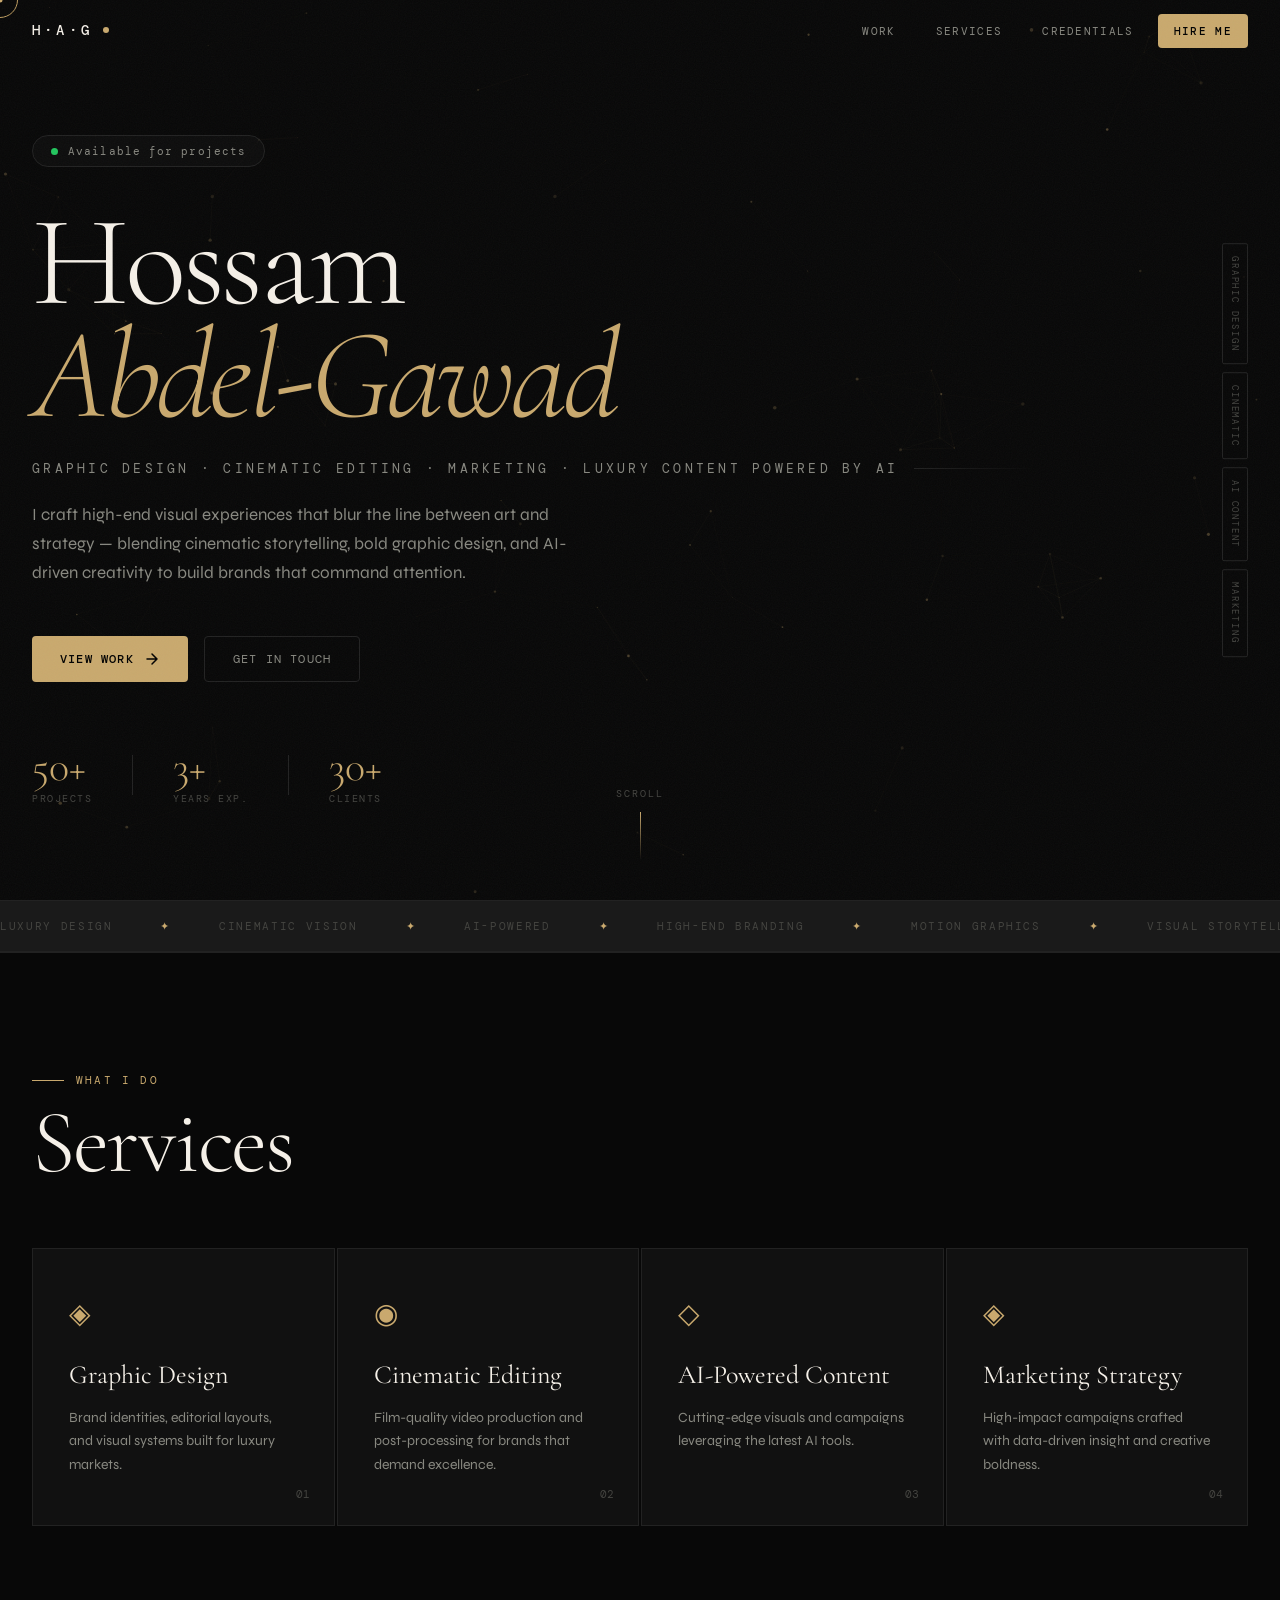
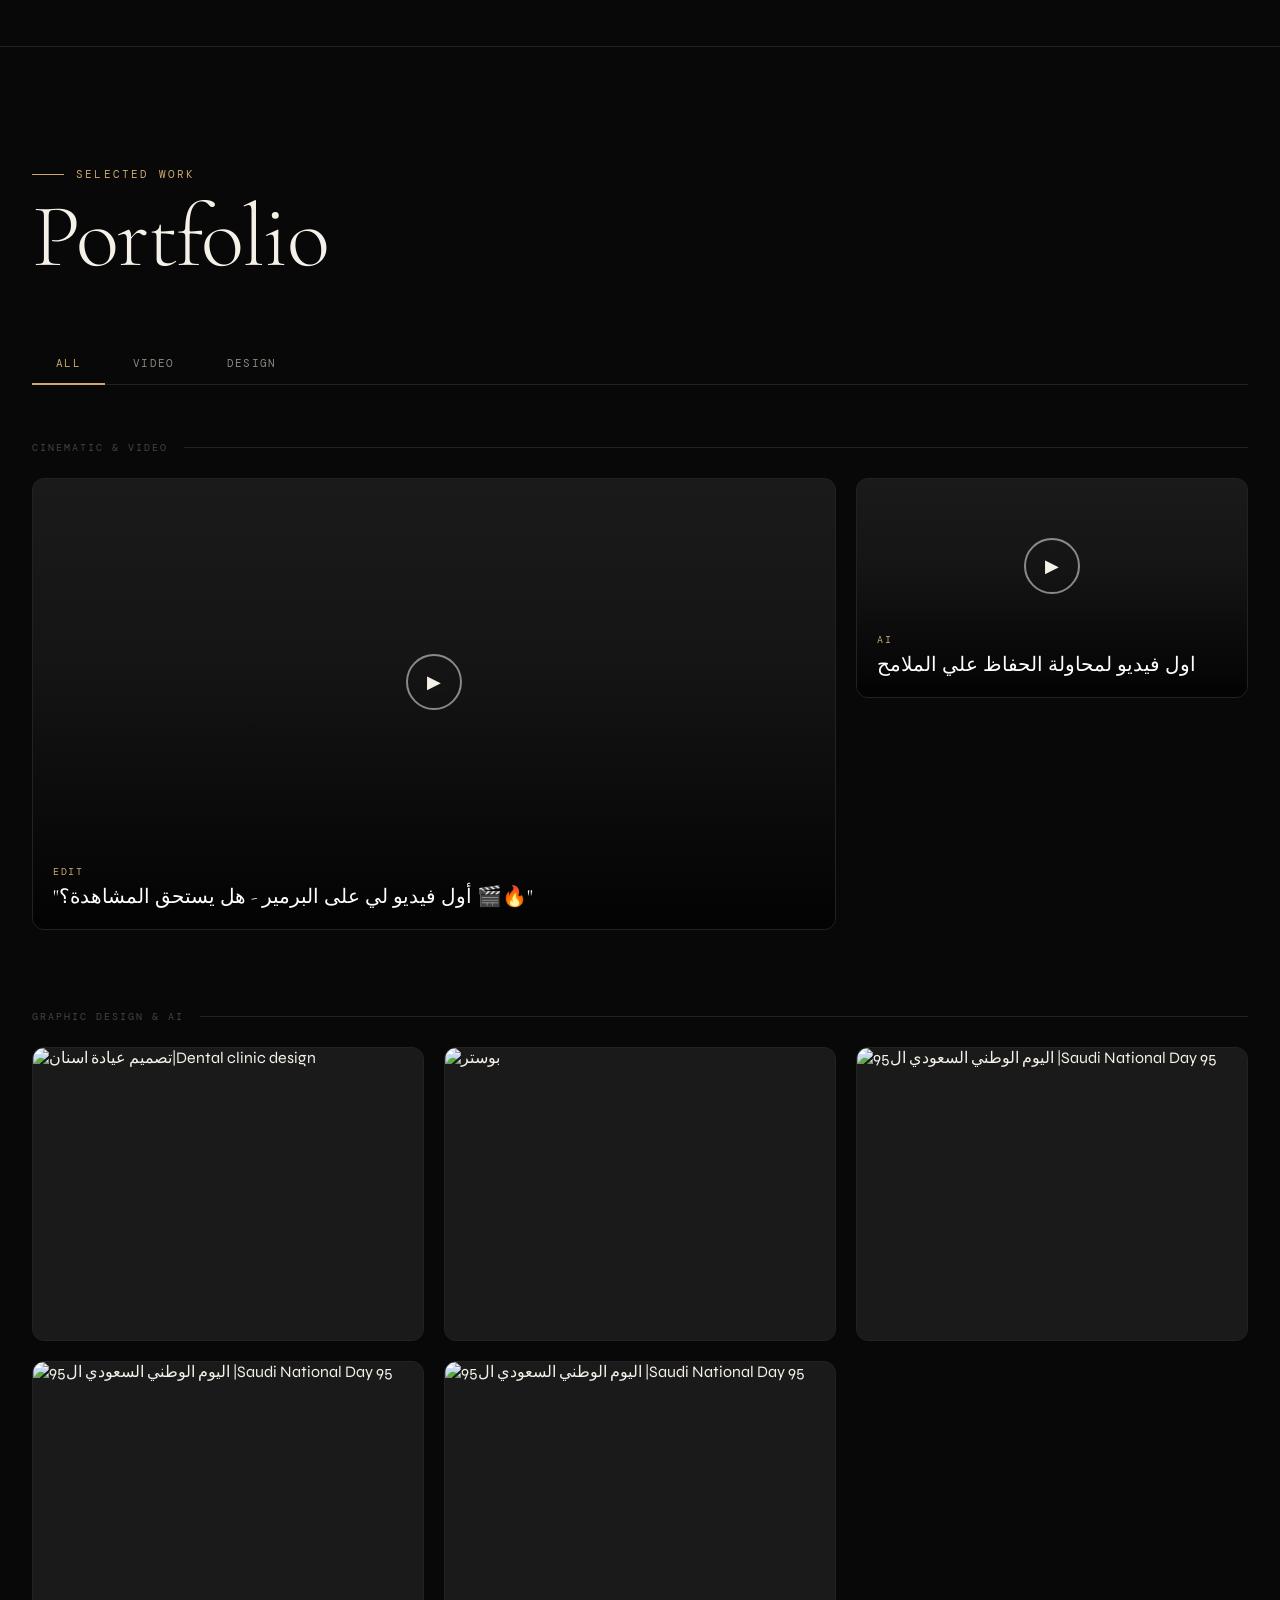
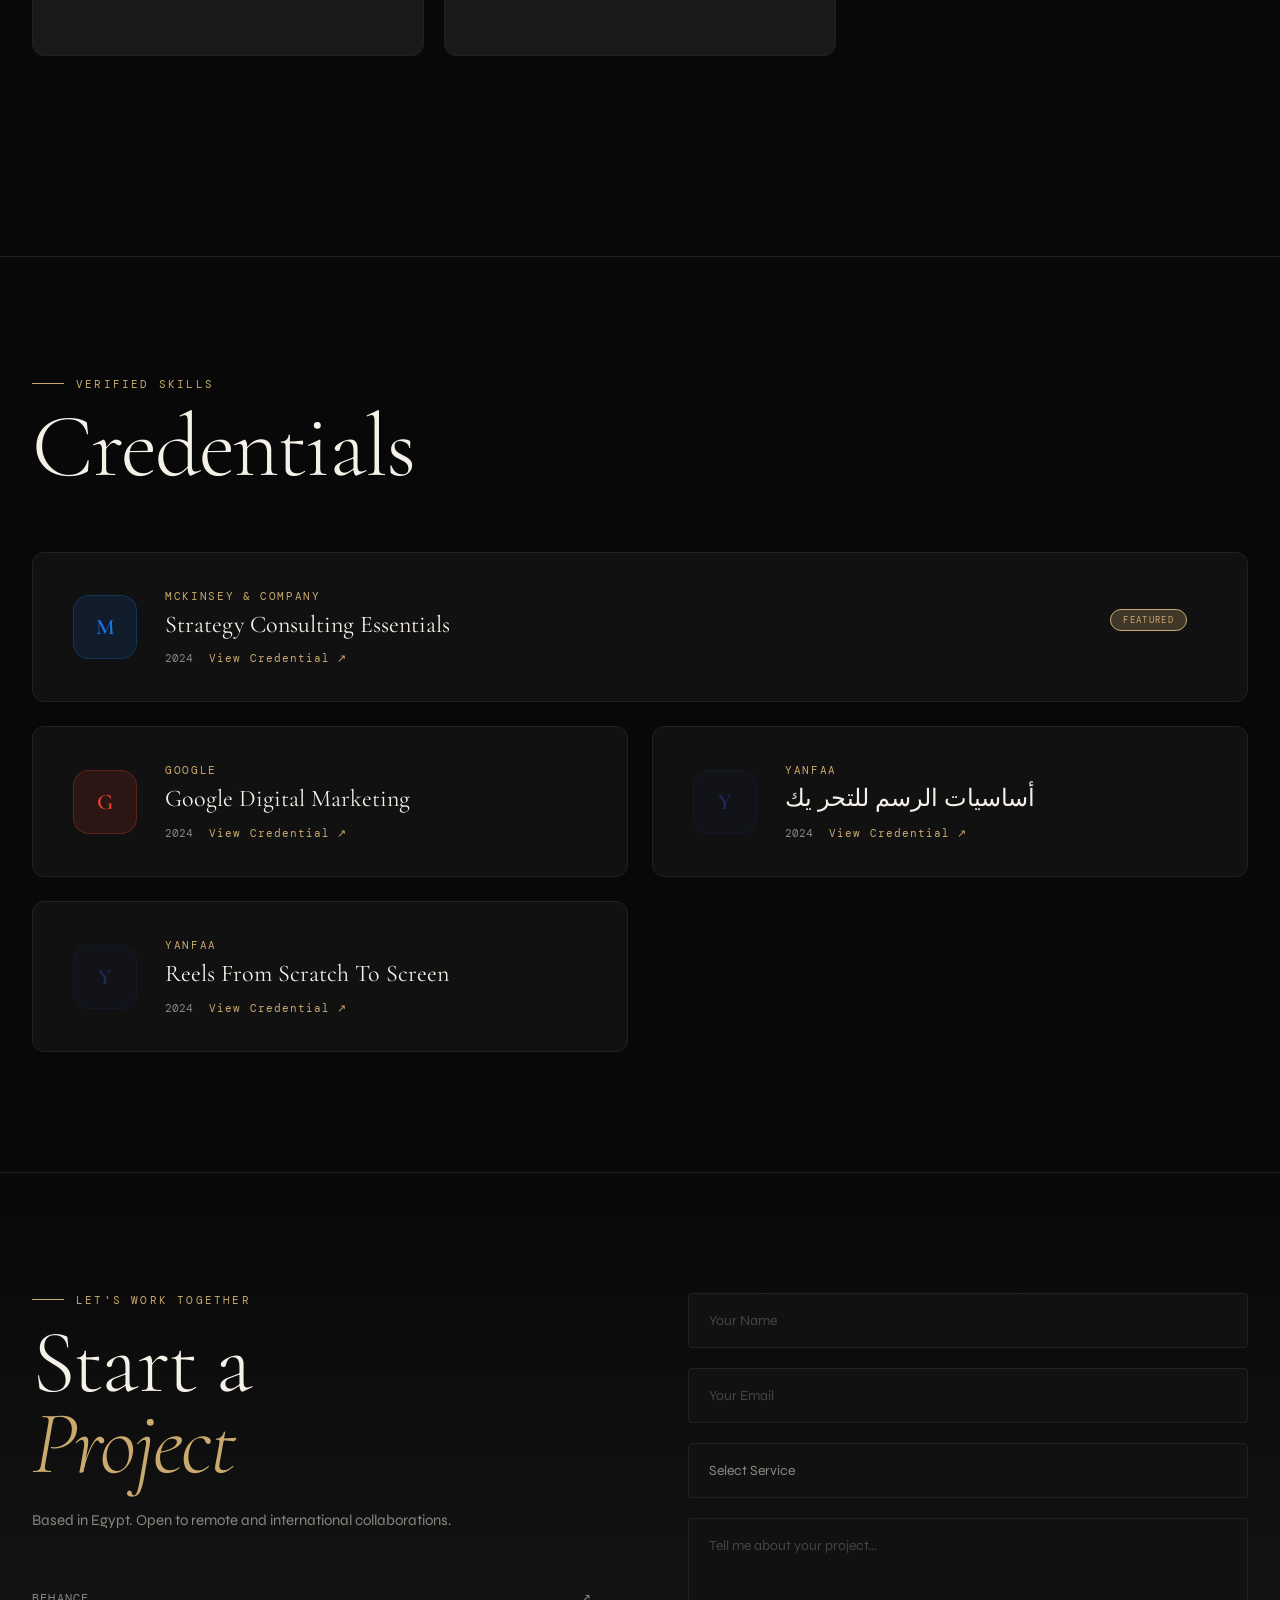
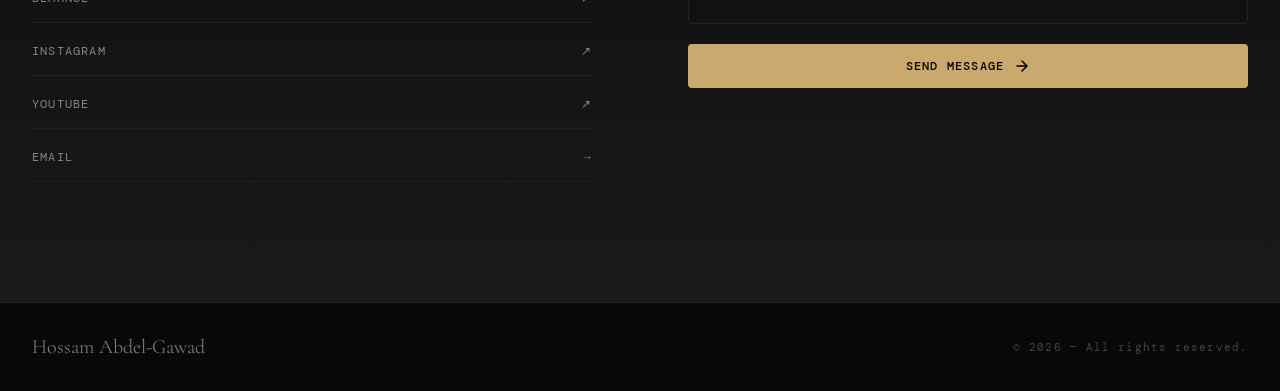
==== commit 70d91349: "Update index.html" ====
--- a/index.html
+++ b/index.html
@@ -79,7 +79,7 @@
       <div class="hero-stats reveal-up" style="--delay:0.7s">
         <div class="stat"><span class="stat-num">50+</span><span class="stat-label">Projects</span></div>
         <div class="stat-divider"></div>
-        <div class="stat"><span class="stat-num">5+</span><span class="stat-label">Years Exp.</span></div>
+        <div class="stat"><span class="stat-num">3+</span><span class="stat-label">Years Exp.</span></div>
         <div class="stat-divider"></div>
         <div class="stat"><span class="stat-num">30+</span><span class="stat-label">Clients</span></div>
       </div>
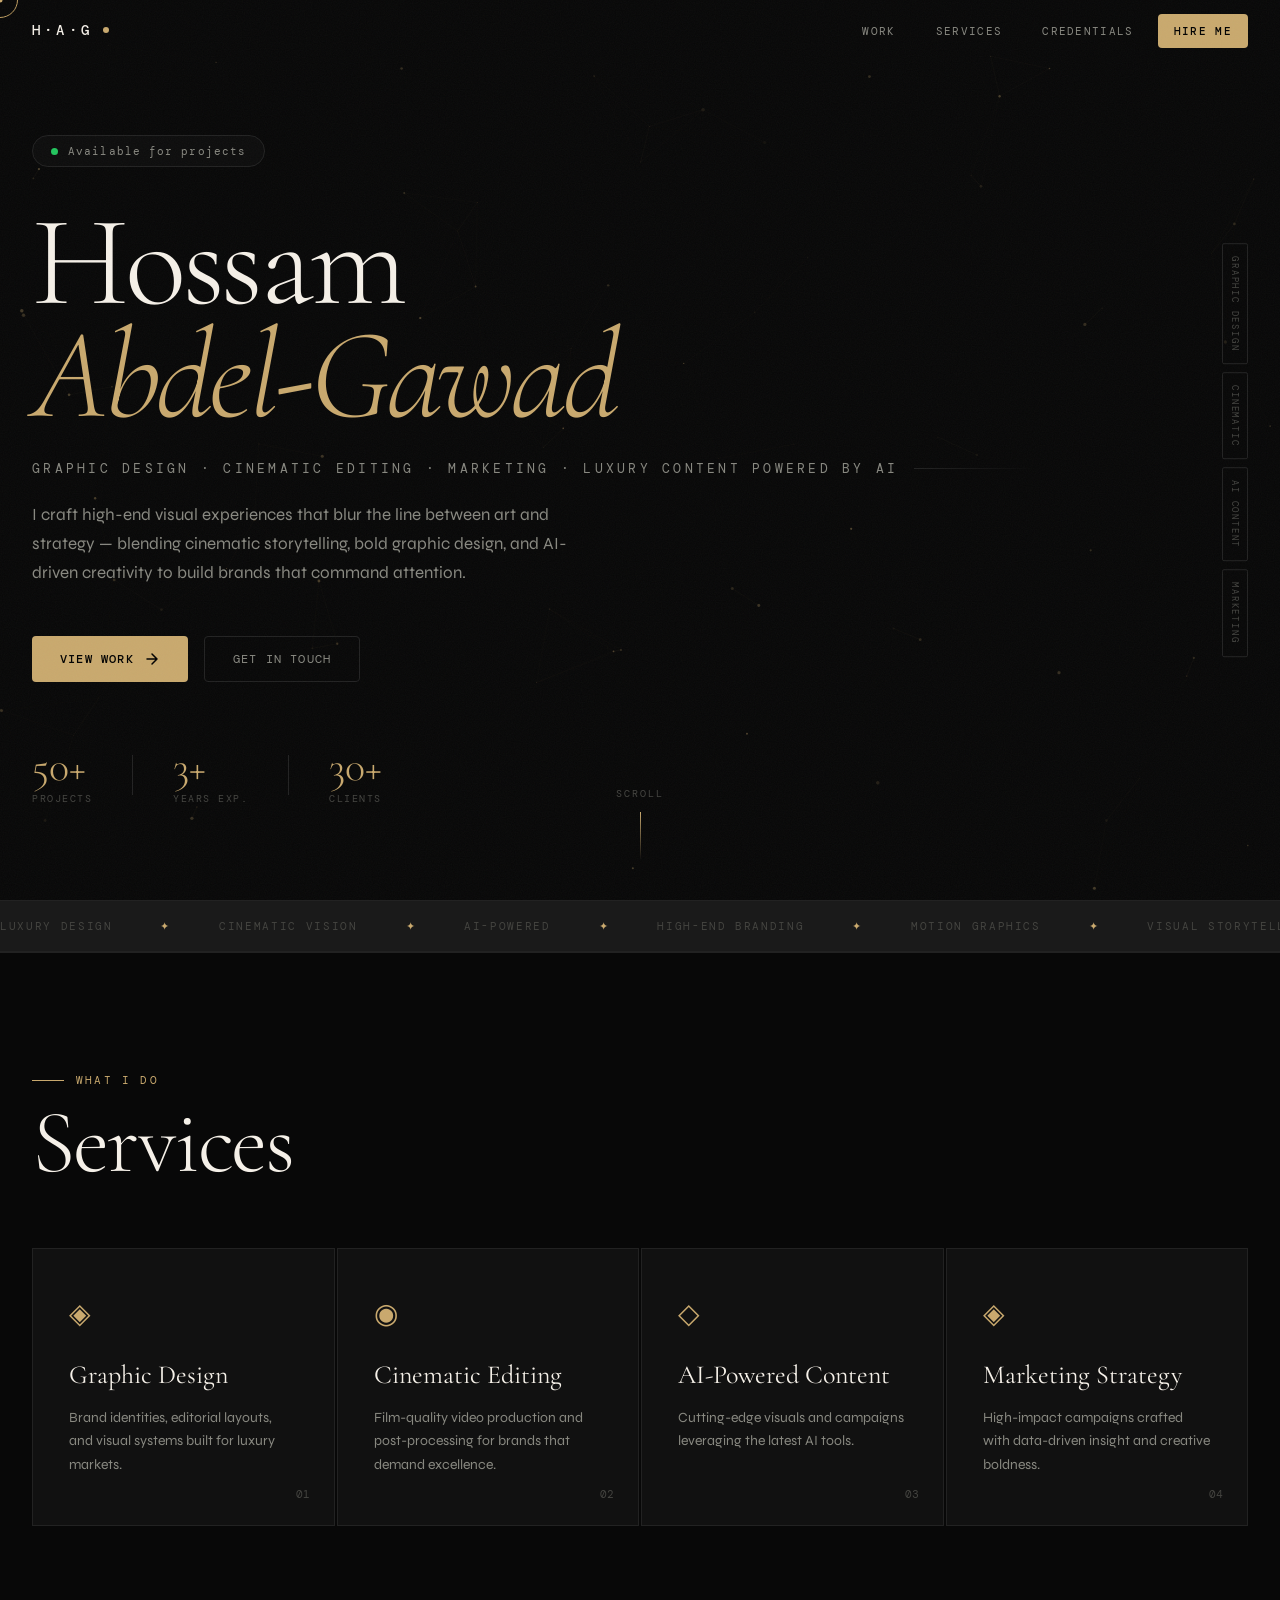
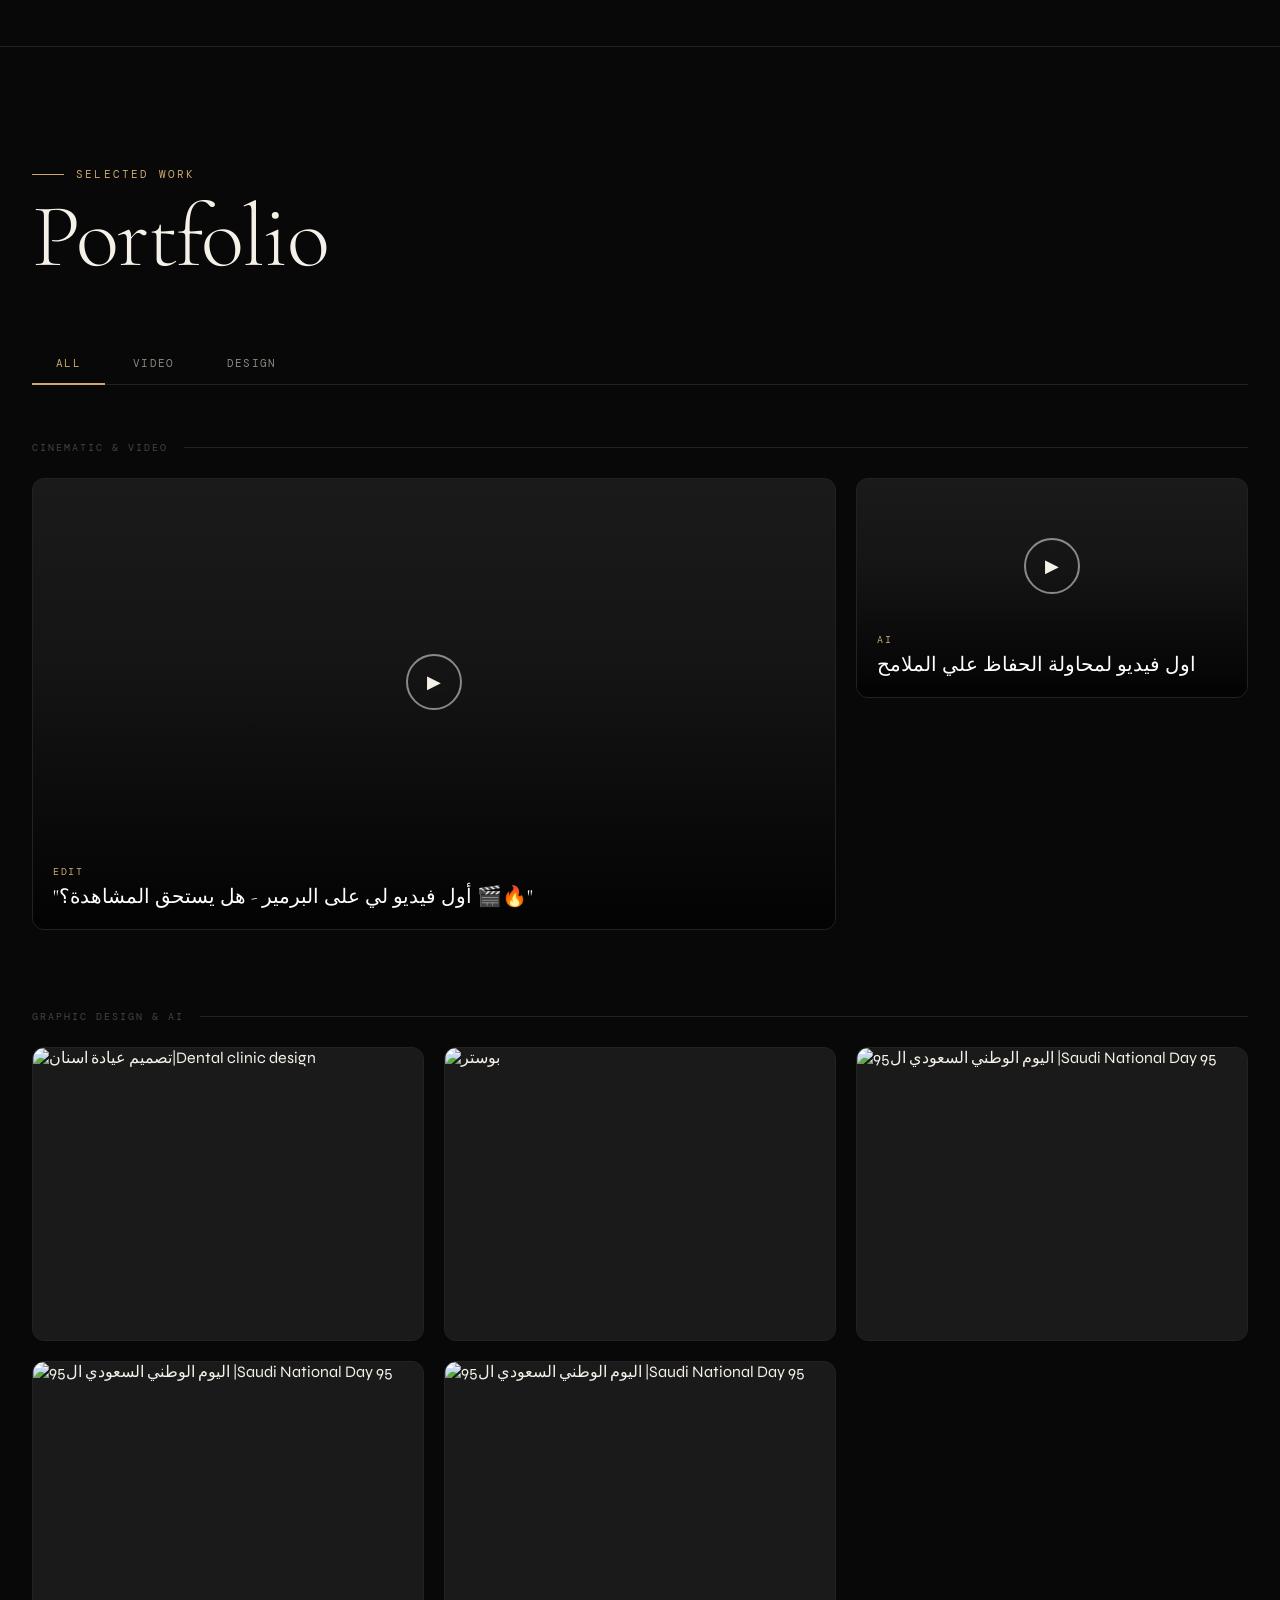
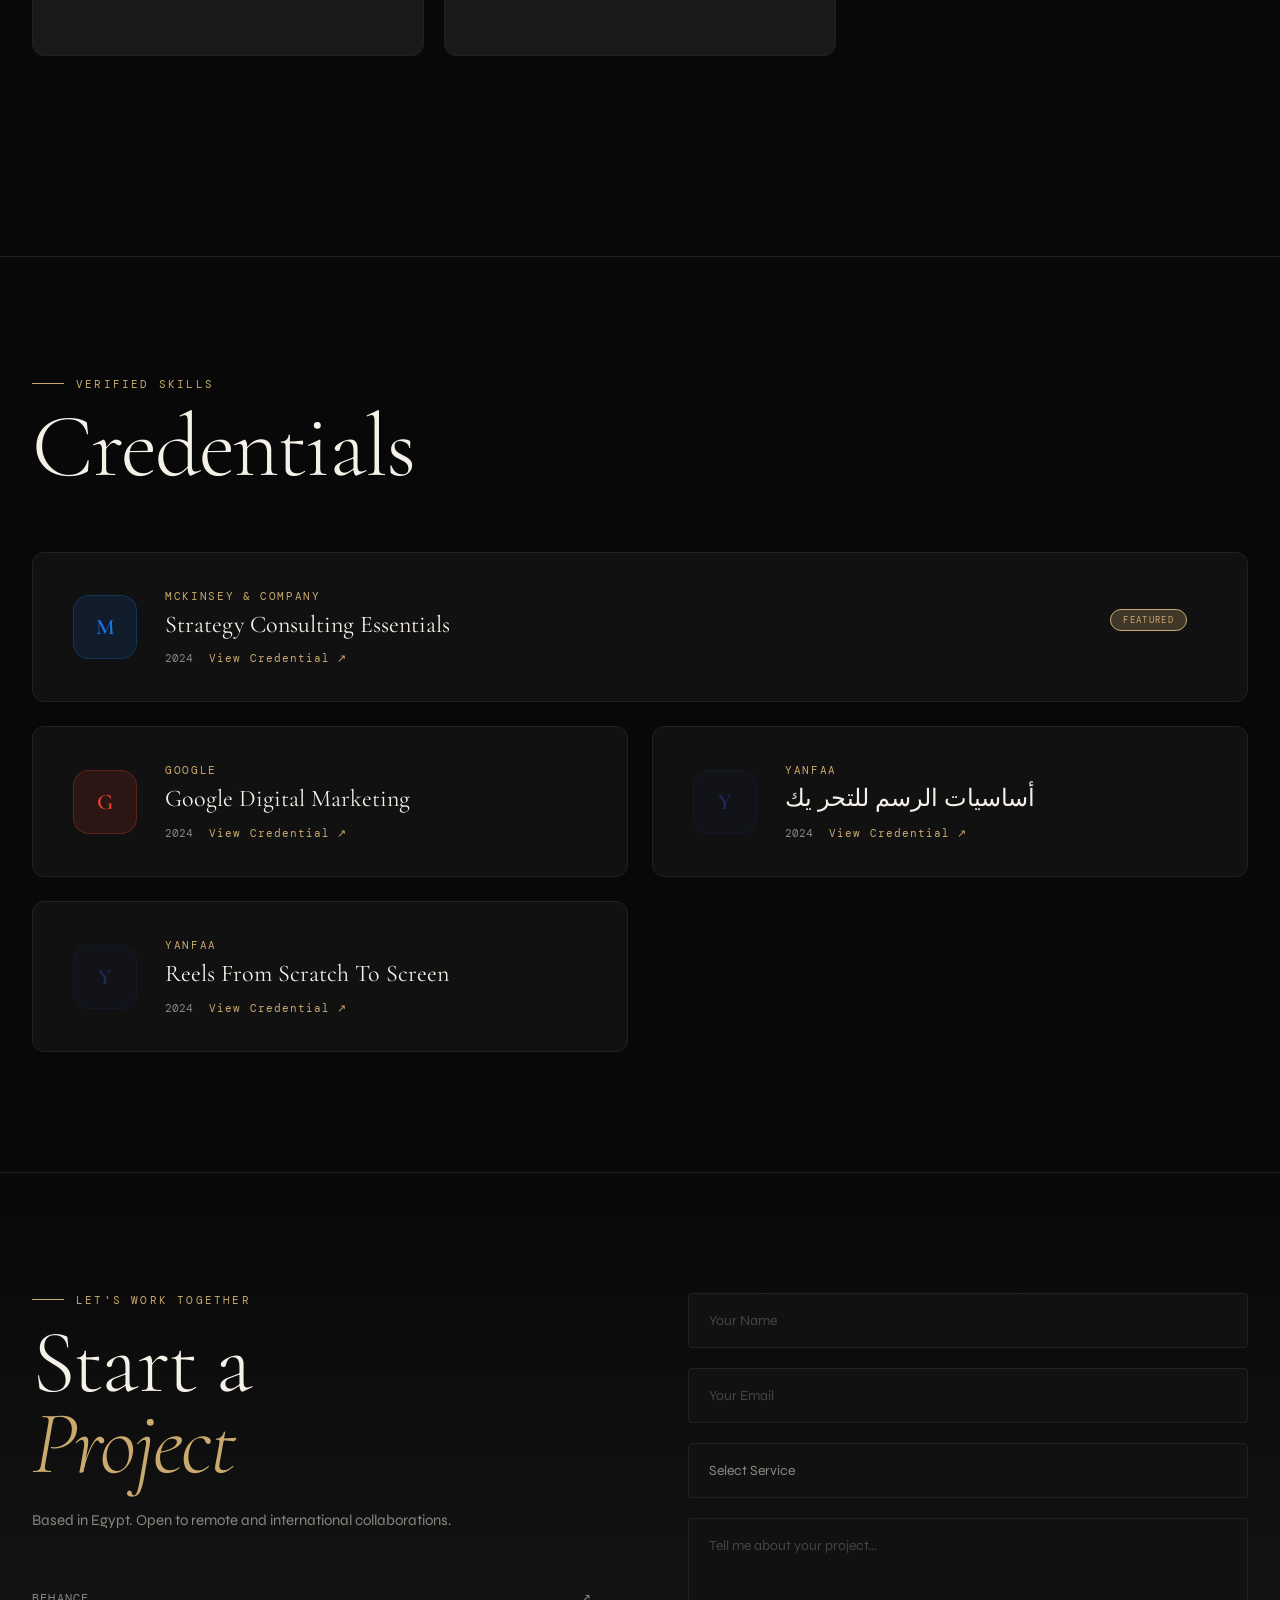
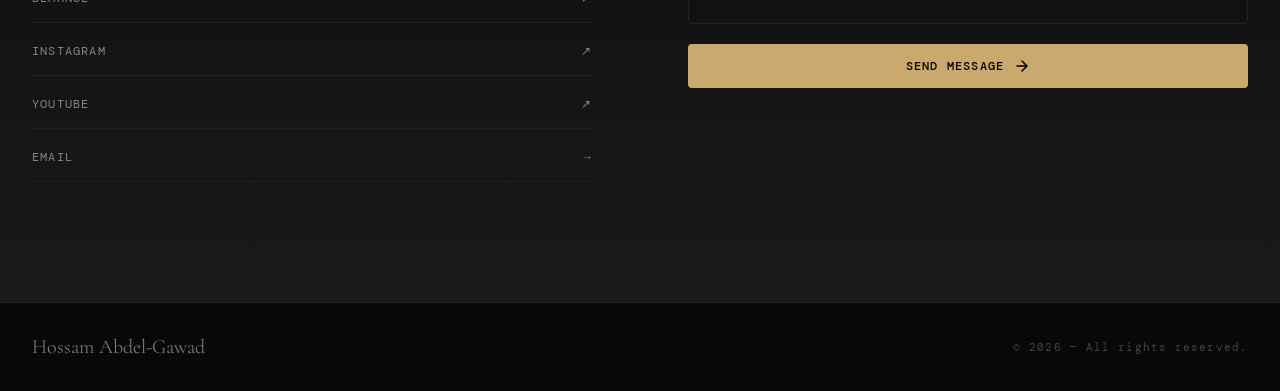
==== commit 285a0731: "Update index.html" ====
--- a/index.html
+++ b/index.html
@@ -188,15 +188,15 @@
         <div class="contact-right">
           <form class="contact-form" id="contactForm">
             <div class="form-group">
-              <input type="text" placeholder="Your Name" required autocomplete="off" />
+              <input type="text" name="name" placeholder="Your Name" required autocomplete="off" />
               <label>Name</label>
             </div>
             <div class="form-group">
-              <input type="email" placeholder="Your Email" required autocomplete="off" />
+              <input type="email" name="email" placeholder="Your Email" required autocomplete="off" />
               <label>Email</label>
             </div>
             <div class="form-group">
-              <select>
+              <select name="service">
                 <option value="">Select Service</option>
                 <option>Graphic Design</option>
                 <option>Cinematic Editing</option>
@@ -207,7 +207,7 @@
               <label>Service</label>
             </div>
             <div class="form-group">
-              <textarea placeholder="Tell me about your project..." rows="4" required></textarea>
+              <textarea name="message" placeholder="Tell me about your project..." rows="4" required></textarea>
               <label>Message</label>
             </div>
             <button type="submit" class="btn btn-primary btn-full">
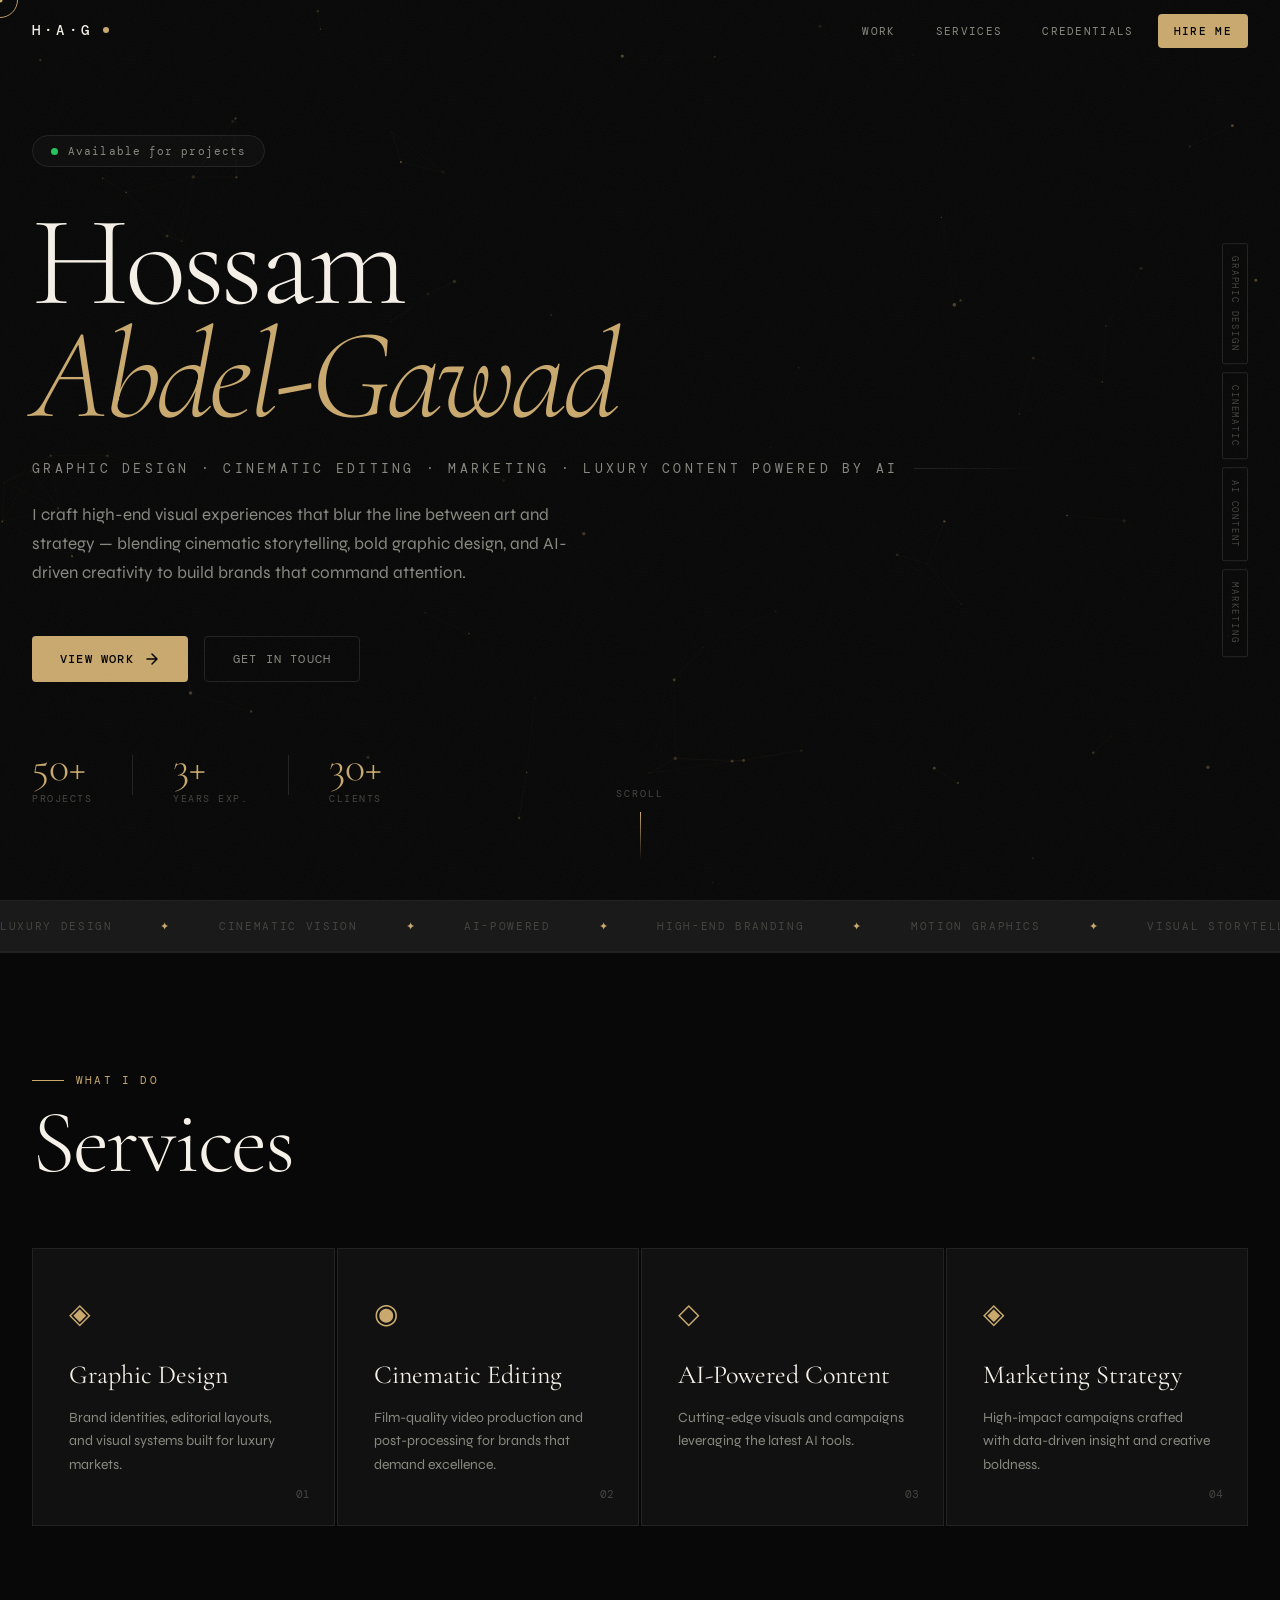
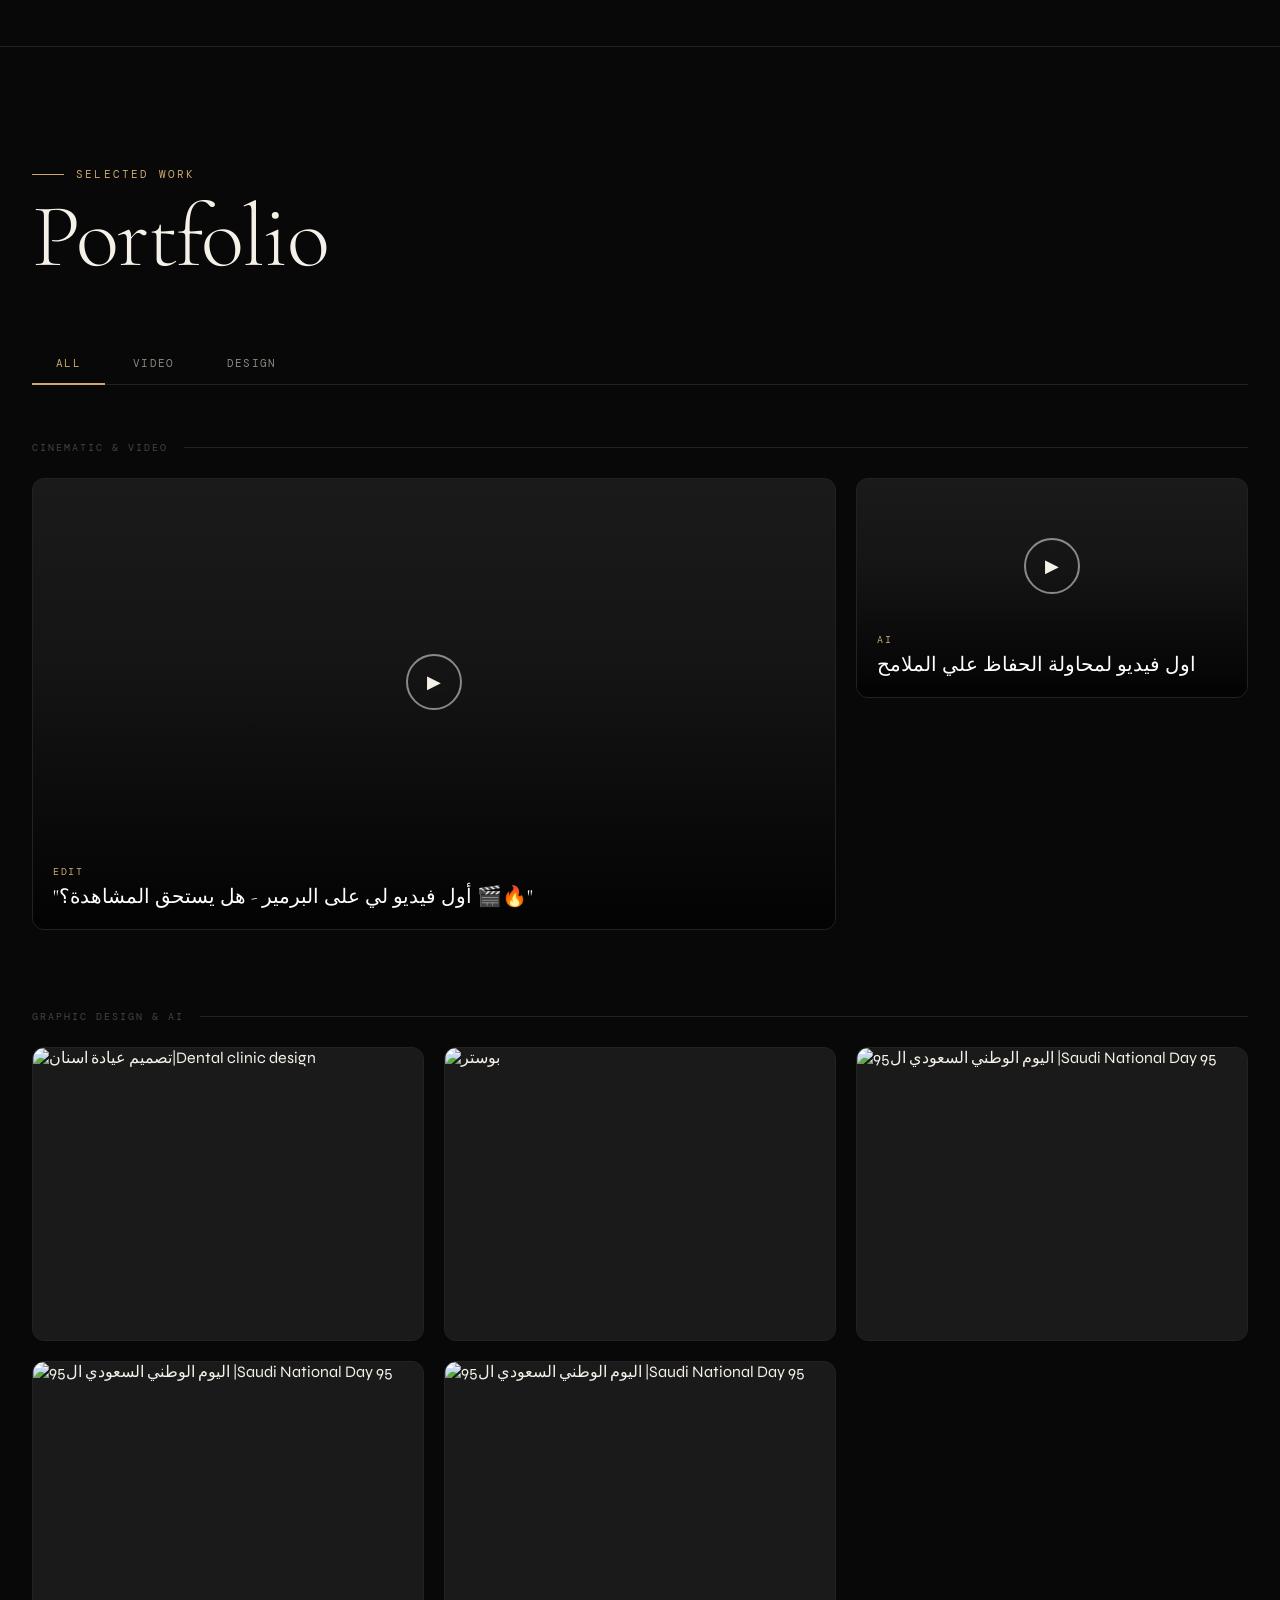
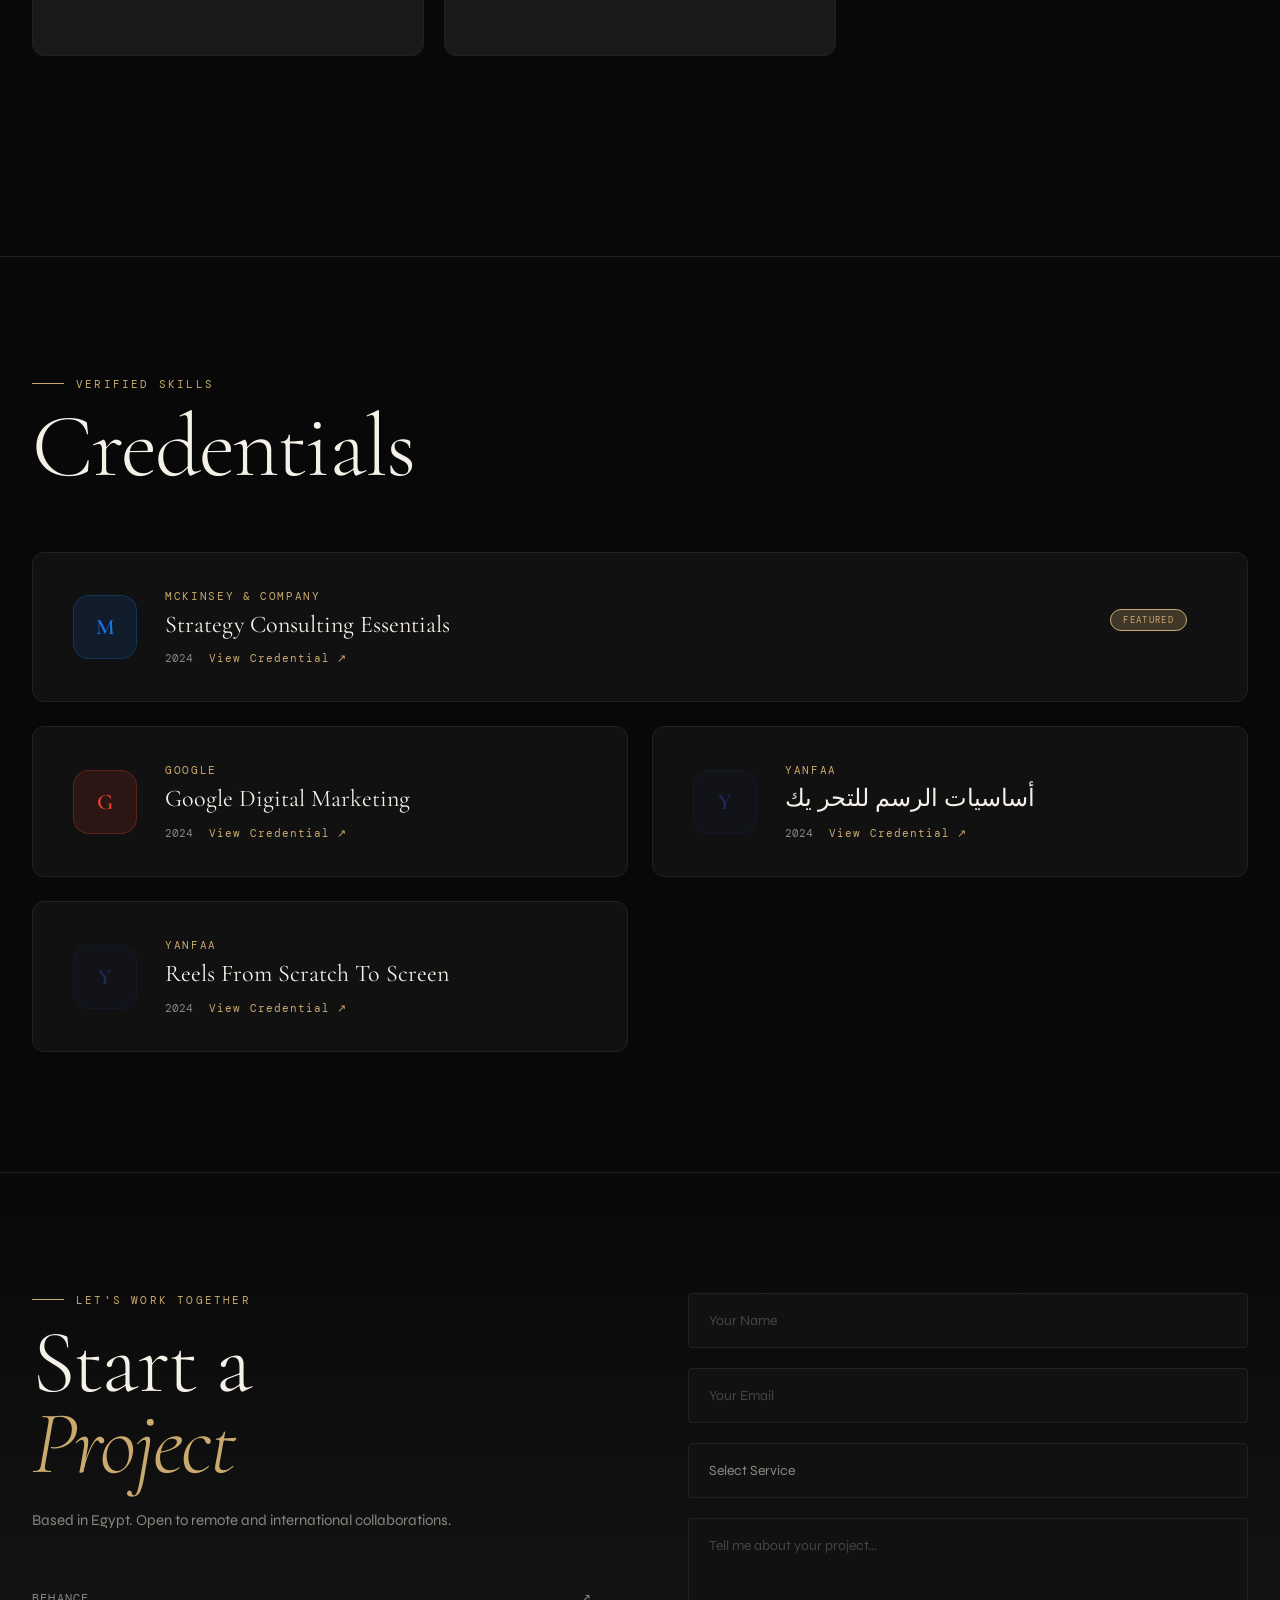
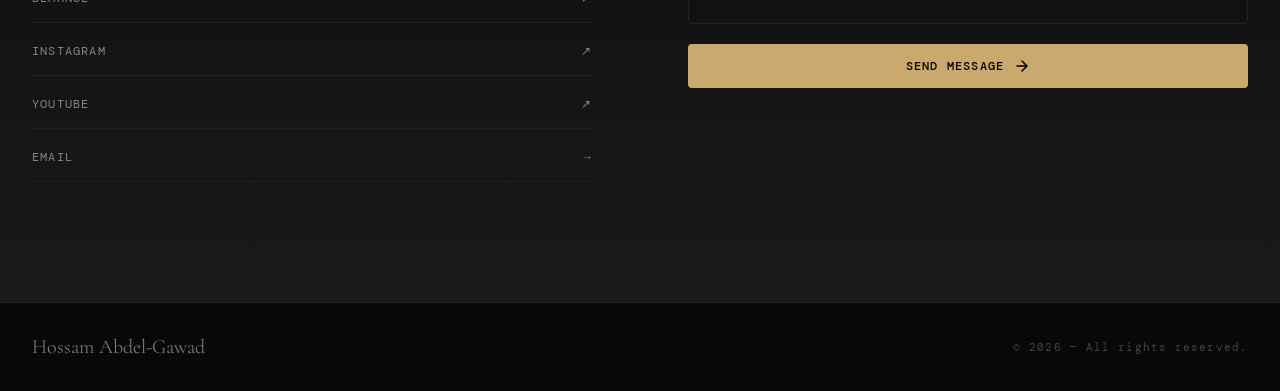
==== commit ee594bc3: "Update index.html" ====
--- a/index.html
+++ b/index.html
@@ -15,6 +15,24 @@
   <!-- Config MUST load before app.js -->
   <script src="config.js" defer></script>
   <script src="app.js" defer></script>
+
+  <!-- Meta Pixel Code -->
+  <script>
+  !function(f,b,e,v,n,t,s)
+  {if(f.fbq)return;n=f.fbq=function(){n.callMethod?
+  n.callMethod.apply(n,arguments):n.queue.push(arguments)};
+  if(!f._fbq)f._fbq=n;n.push=n;n.loaded=!0;n.version='2.0';
+  n.queue=[];t=b.createElement(e);t.async=!0;
+  t.src=v;s=b.getElementsByTagName(e)[0];
+  s.parentNode.insertBefore(t,s)}(window, document,'script',
+  'https://connect.facebook.net/en_US/fbevents.js');
+  fbq('init', '2247699869326392');
+  fbq('track', 'PageView');
+  </script>
+  <noscript><img height="1" width="1" style="display:none"
+  src="https://www.facebook.com/tr?id=2247699869326392&ev=PageView&noscript=1"
+  /></noscript>
+  <!-- End Meta Pixel Code -->
 </head>
 <body>
 
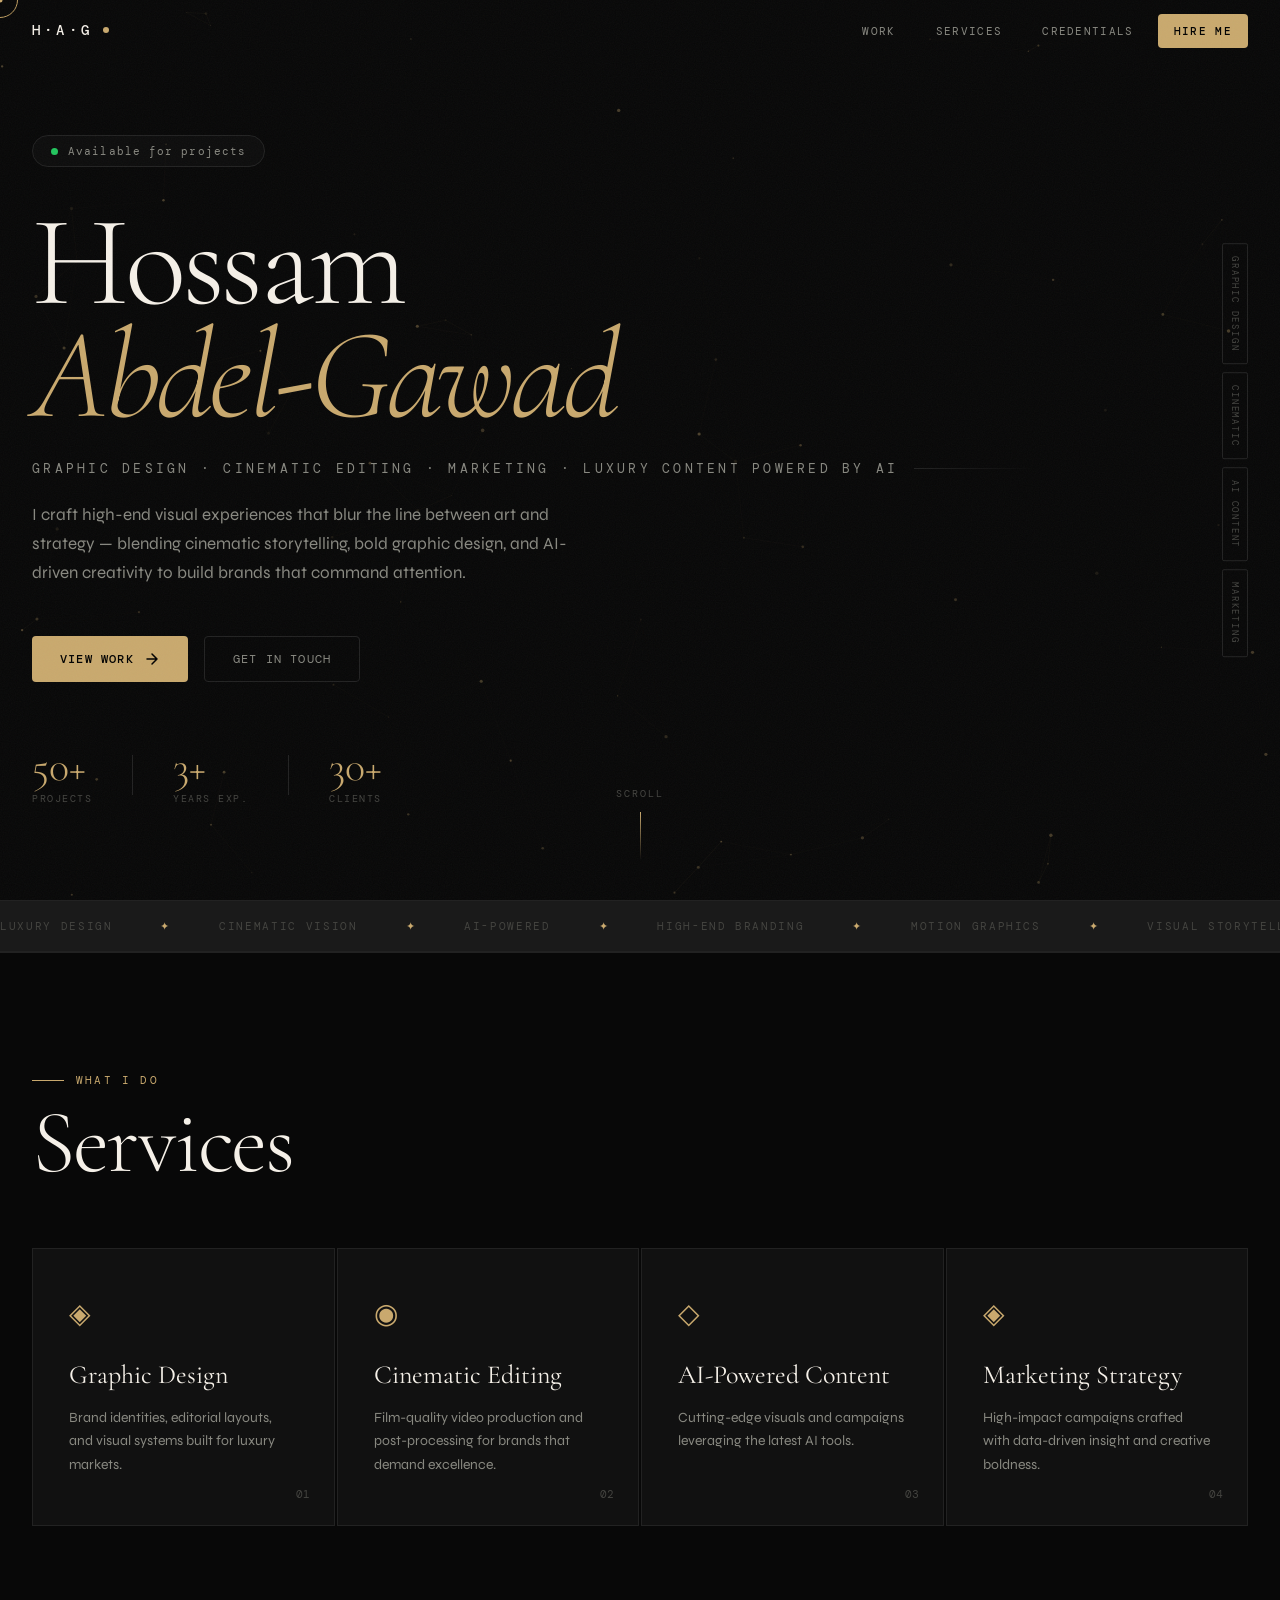
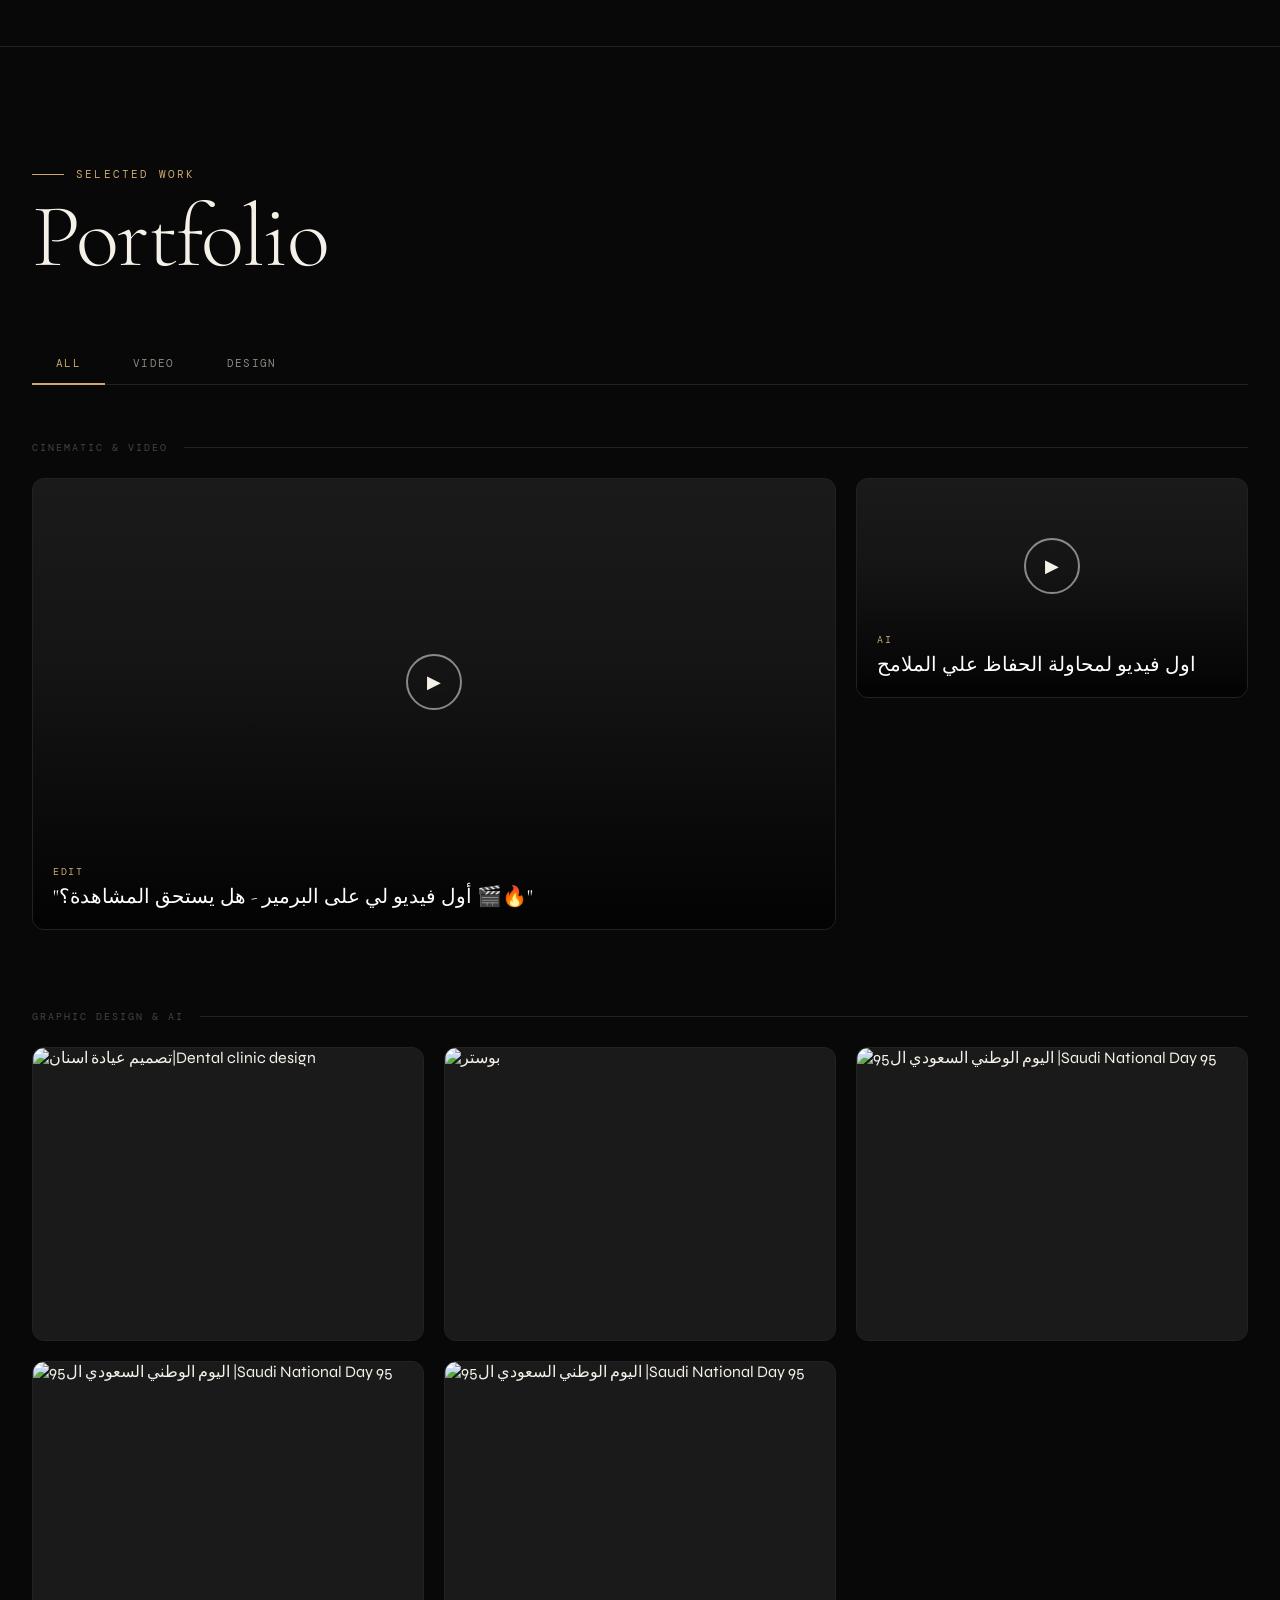
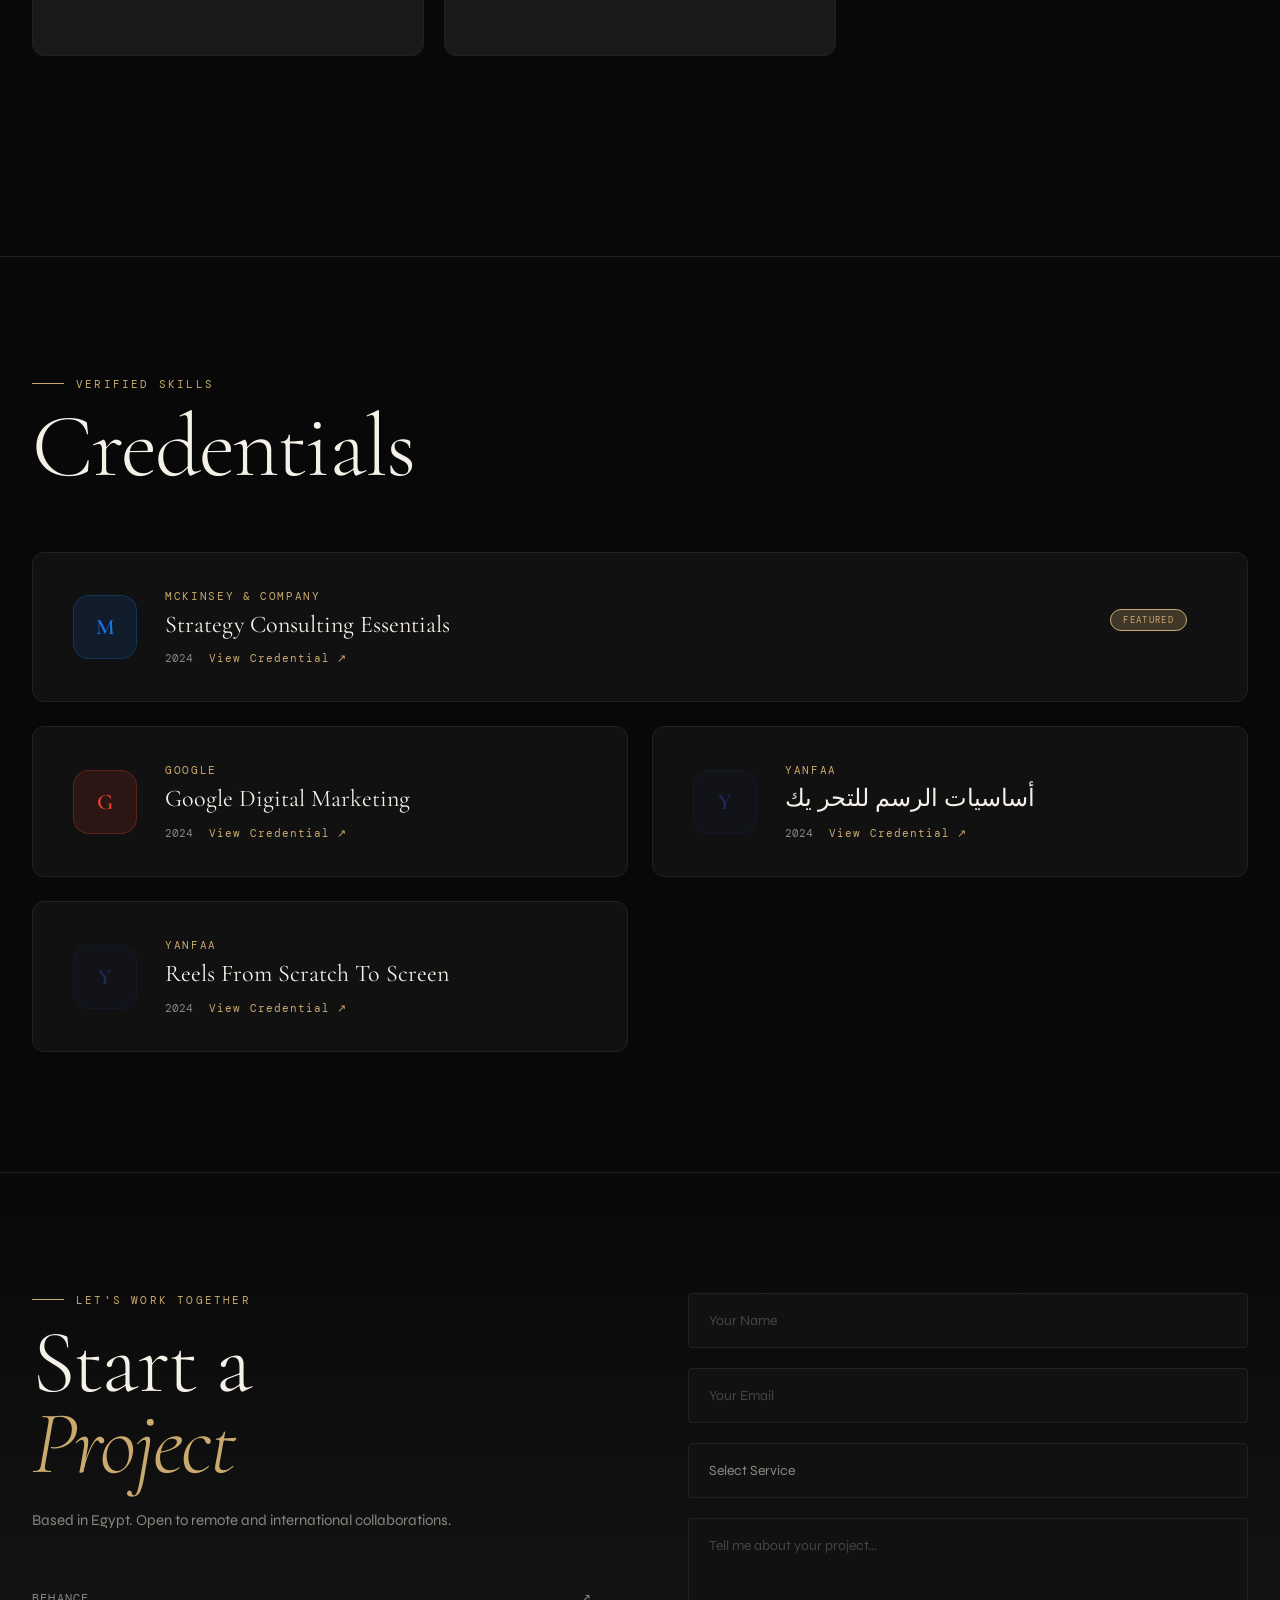
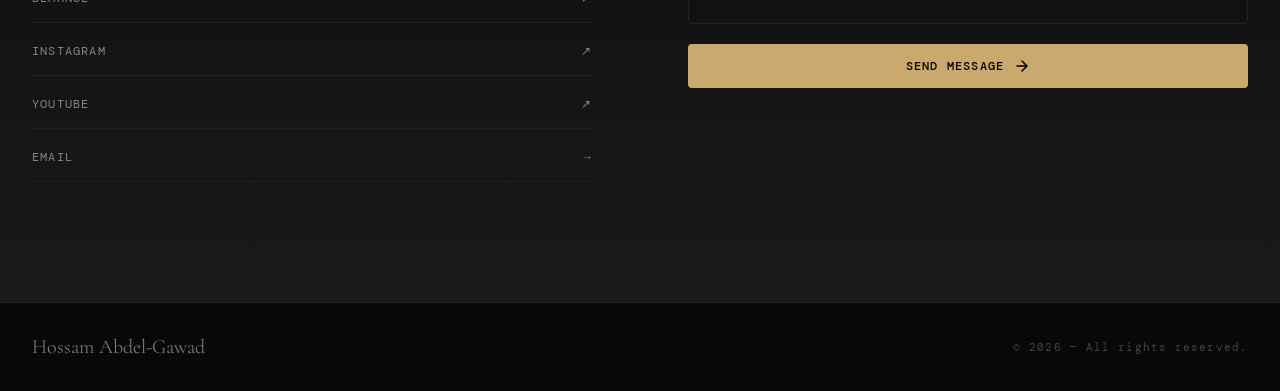
==== commit 9179d3af: "Refactor Meta Pixel Code in index.html" ====
--- a/index.html
+++ b/index.html
@@ -16,23 +16,23 @@
   <script src="config.js" defer></script>
   <script src="app.js" defer></script>
 
-  <!-- Meta Pixel Code -->
-  <script>
-  !function(f,b,e,v,n,t,s)
-  {if(f.fbq)return;n=f.fbq=function(){n.callMethod?
-  n.callMethod.apply(n,arguments):n.queue.push(arguments)};
-  if(!f._fbq)f._fbq=n;n.push=n;n.loaded=!0;n.version='2.0';
-  n.queue=[];t=b.createElement(e);t.async=!0;
-  t.src=v;s=b.getElementsByTagName(e)[0];
-  s.parentNode.insertBefore(t,s)}(window, document,'script',
-  'https://connect.facebook.net/en_US/fbevents.js');
-  fbq('init', '2247699869326392');
-  fbq('track', 'PageView');
-  </script>
-  <noscript><img height="1" width="1" style="display:none"
-  src="https://www.facebook.com/tr?id=2247699869326392&ev=PageView&noscript=1"
-  /></noscript>
-  <!-- End Meta Pixel Code -->
+ <!-- Meta Pixel Code -->
+<script>
+!function(f,b,e,v,n,t,s)
+{if(f.fbq)return;n=f.fbq=function(){n.callMethod?
+n.callMethod.apply(n,arguments):n.queue.push(arguments)};
+if(!f._fbq)f._fbq=n;n.push=n;n.loaded=!0;n.version='2.0';
+n.queue=[];t=b.createElement(e);t.async=!0;
+t.src=v;s=b.getElementsByTagName(e)[0];
+s.parentNode.insertBefore(t,s)}(window, document,'script',
+'https://connect.facebook.net/en_US/fbevents.js');
+fbq('init', '2247699869326392');
+fbq('track', 'PageView');
+</script>
+<noscript><img height="1" width="1" style="display:none"
+src="https://www.facebook.com/tr?id=2247699869326392&ev=PageView&noscript=1"
+/></noscript>
+<!-- End Meta Pixel Code -->
 </head>
 <body>
 
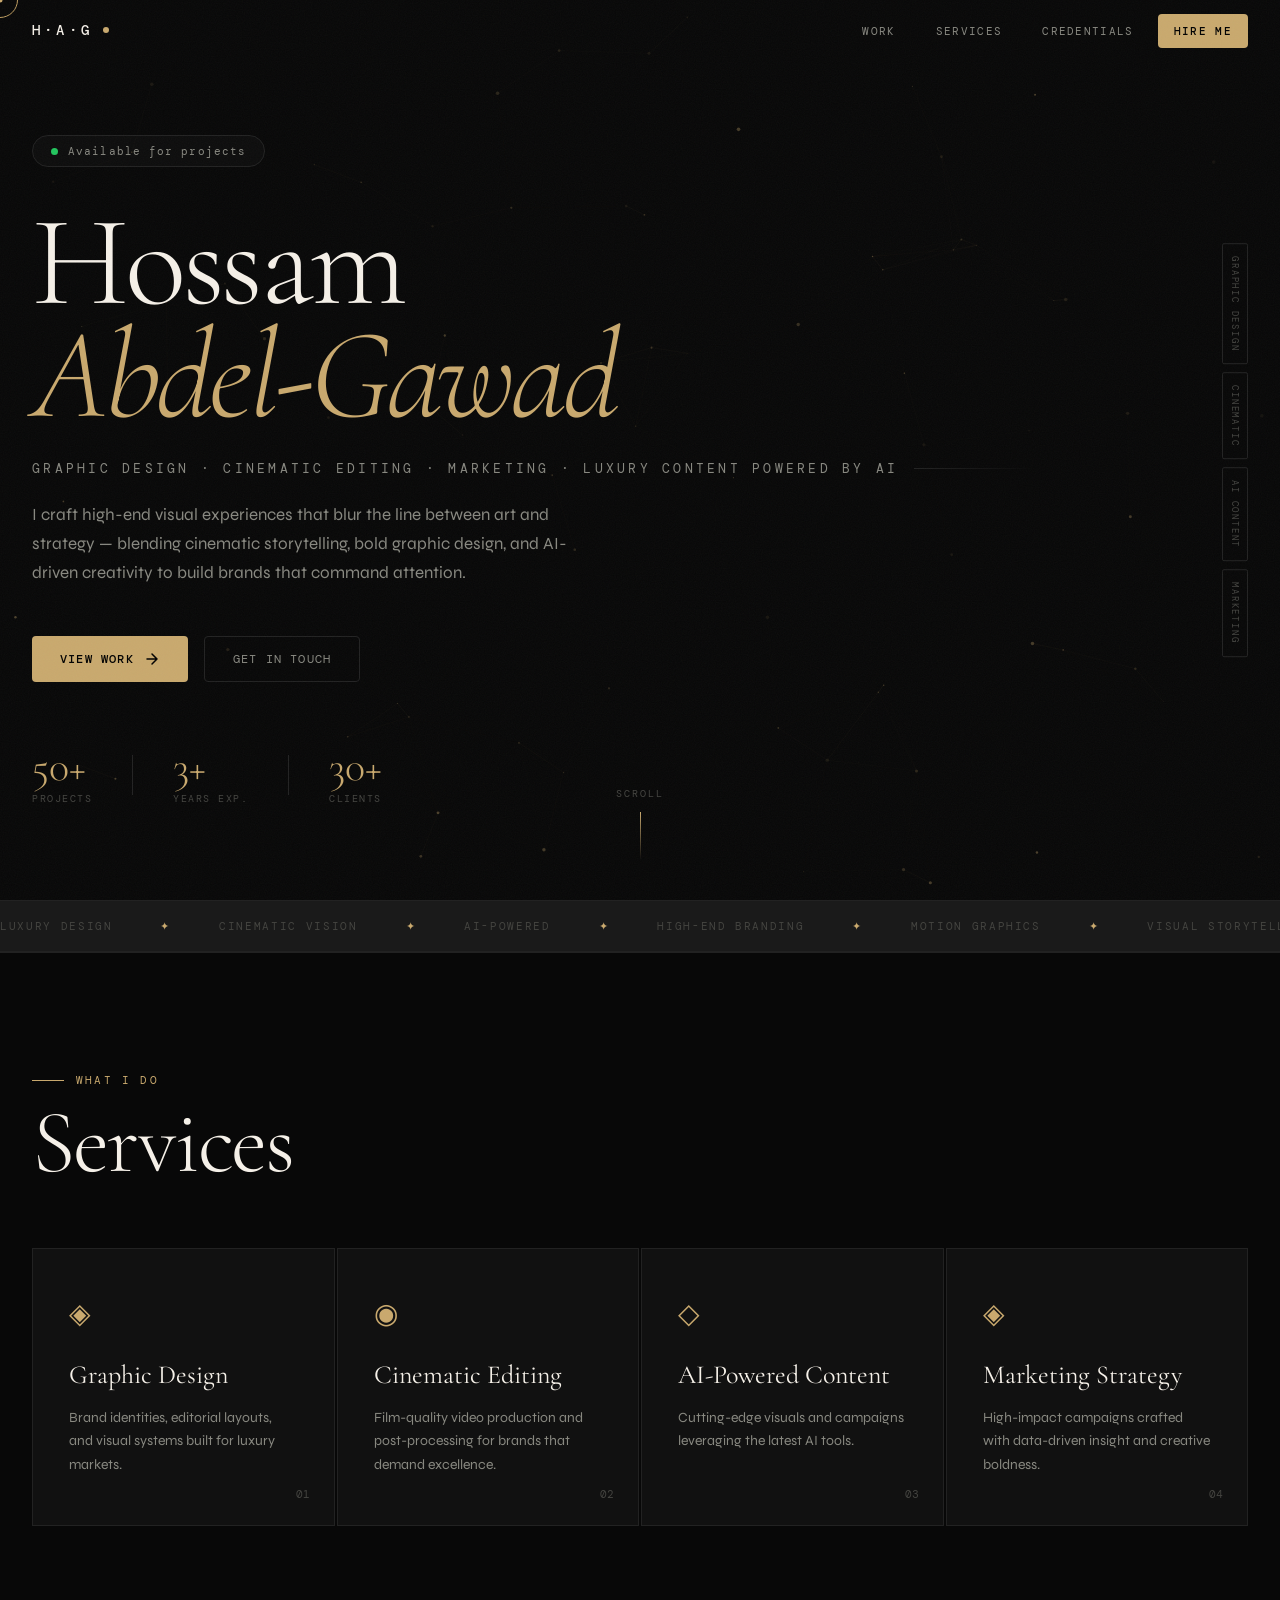
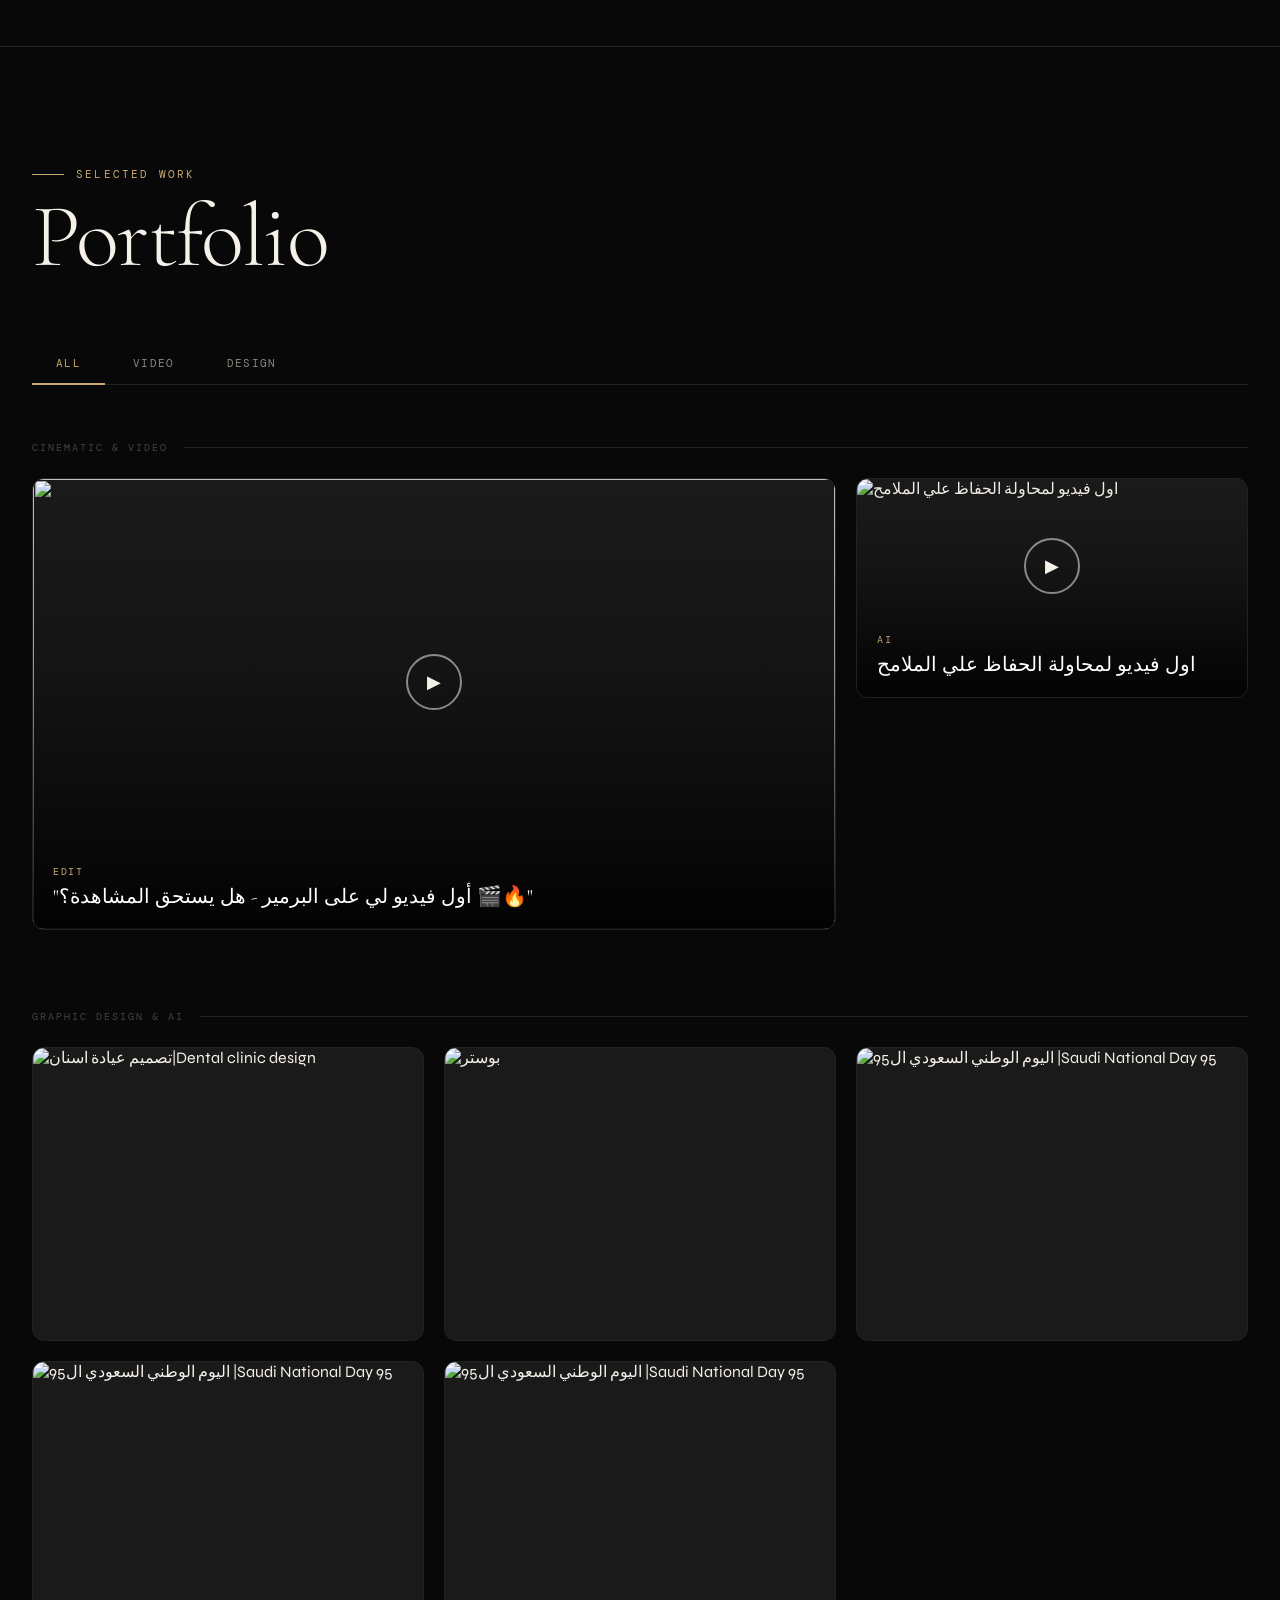
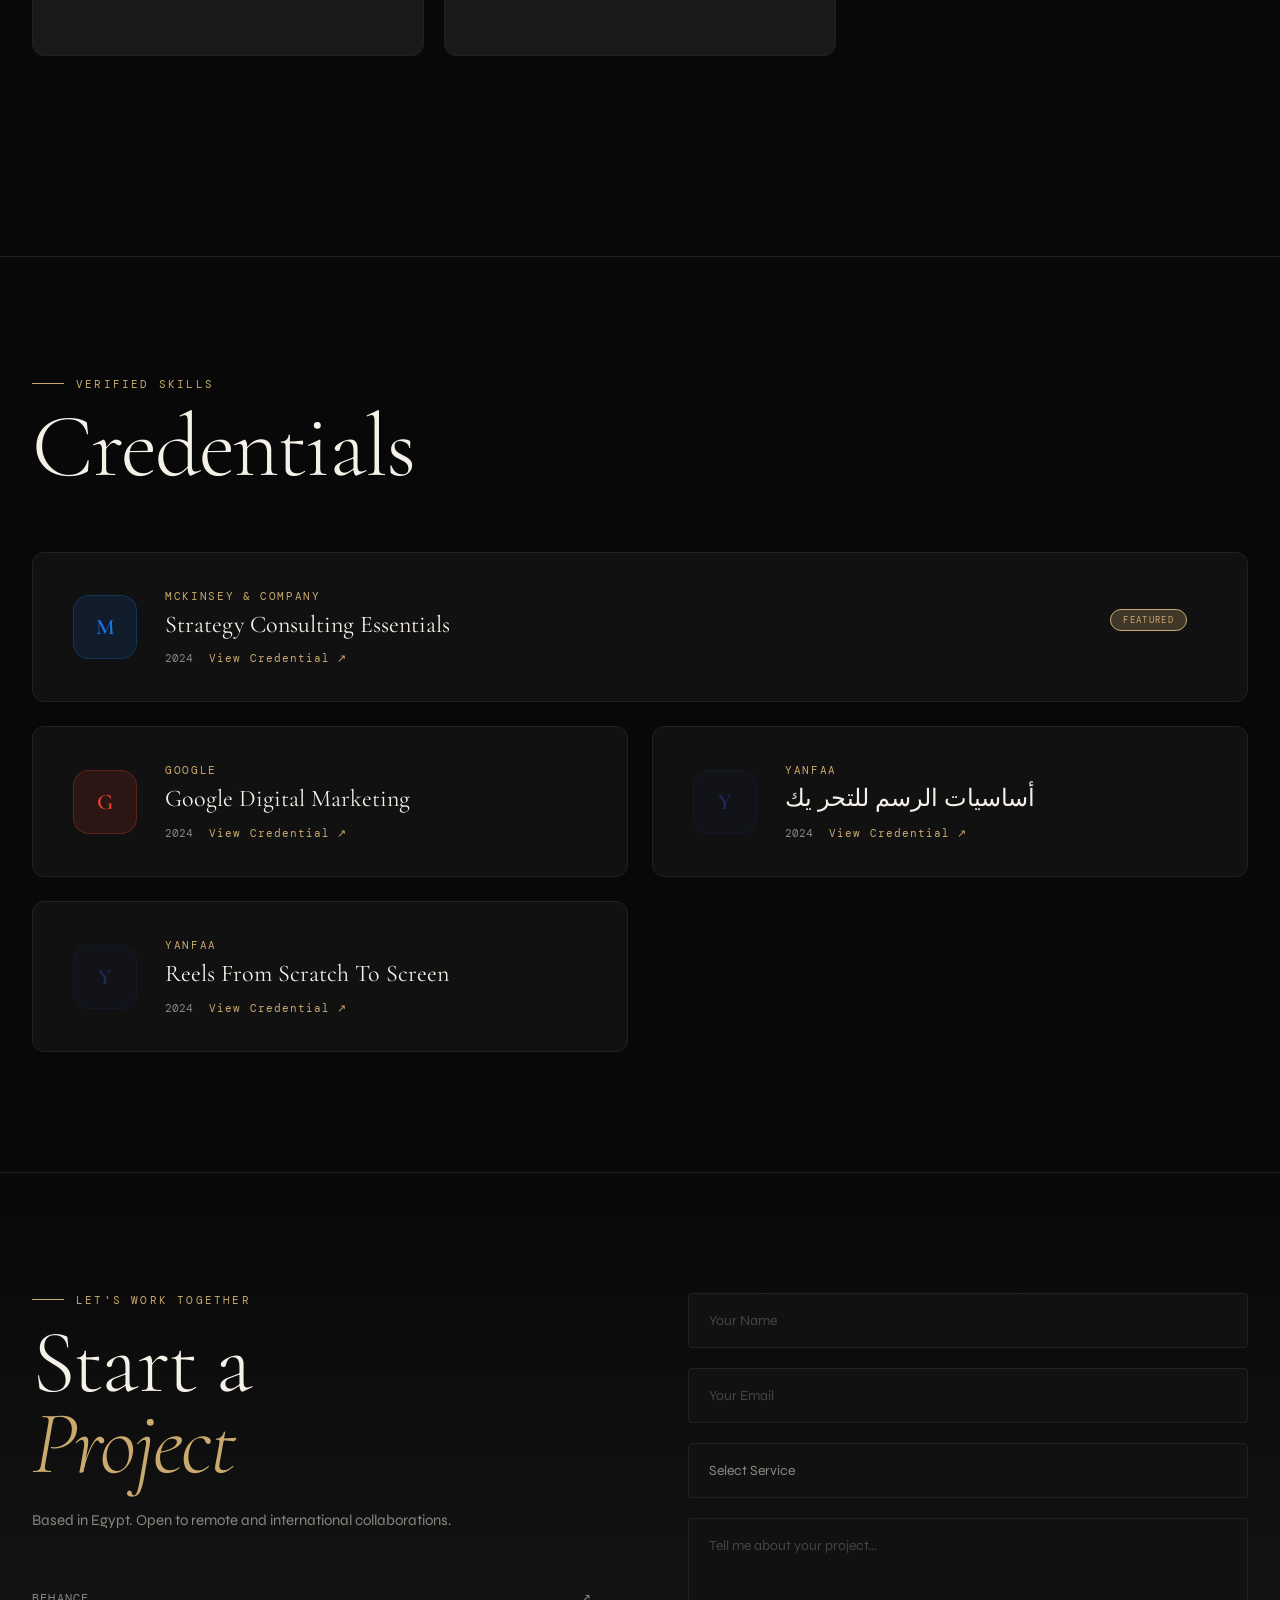
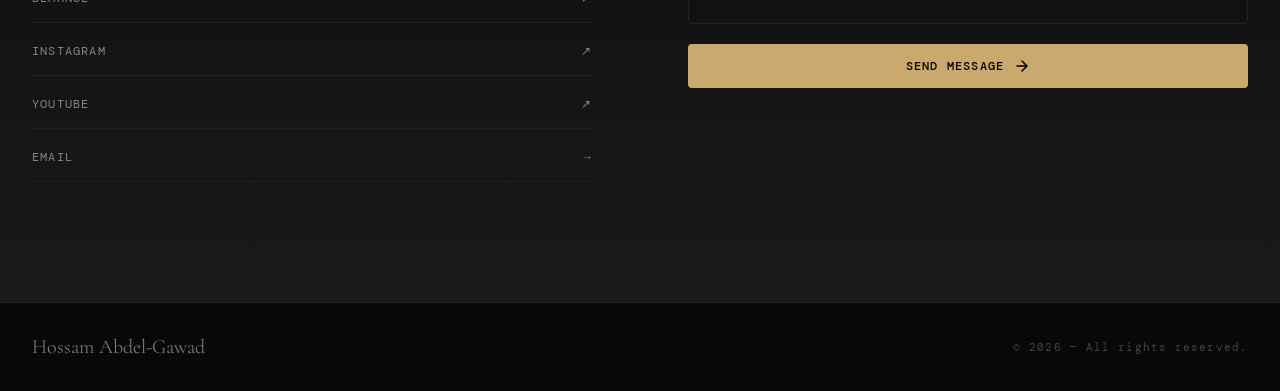
==== commit a7a5d674: "Fix comment formatting for Meta Pixel Code" ====
--- a/index.html
+++ b/index.html
@@ -16,7 +16,7 @@
   <script src="config.js" defer></script>
   <script src="app.js" defer></script>
 
- <!-- Meta Pixel Code -->
+<!-- Meta Pixel Code -->
 <script>
 !function(f,b,e,v,n,t,s)
 {if(f.fbq)return;n=f.fbq=function(){n.callMethod?
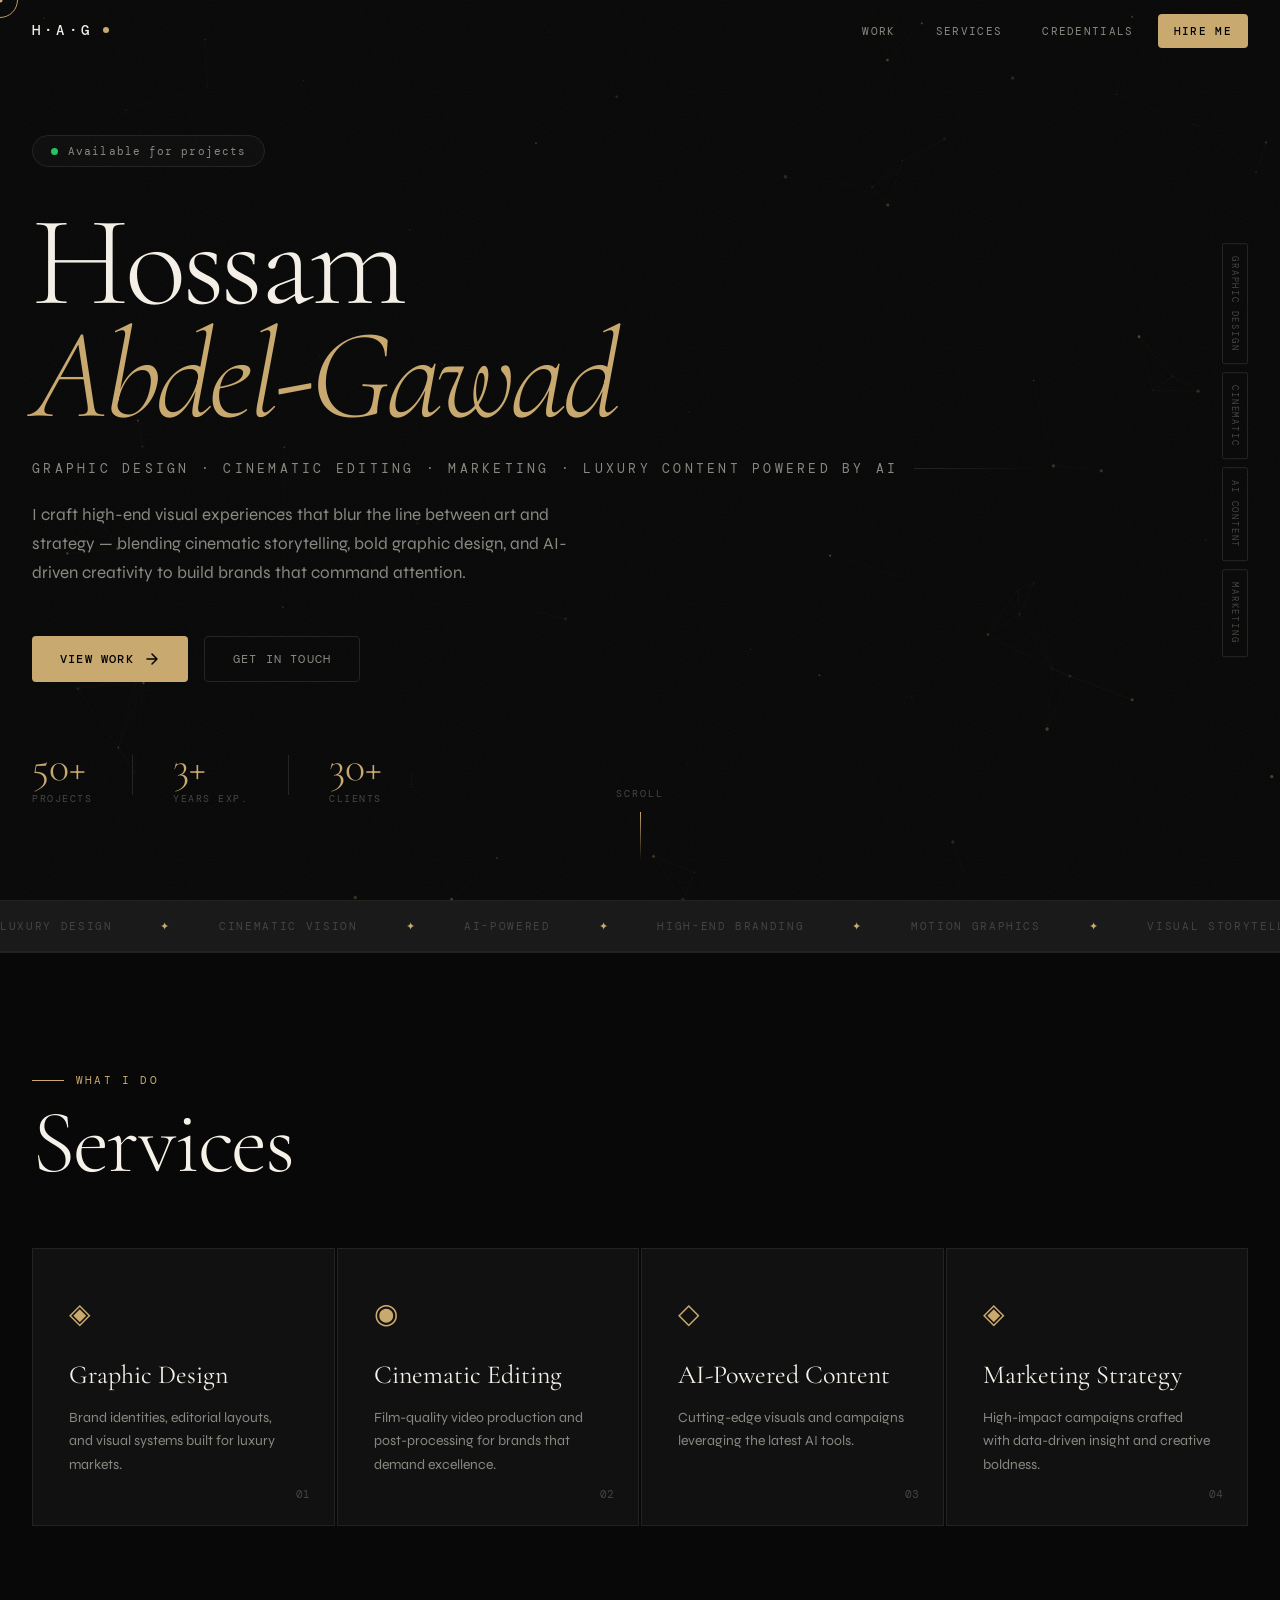
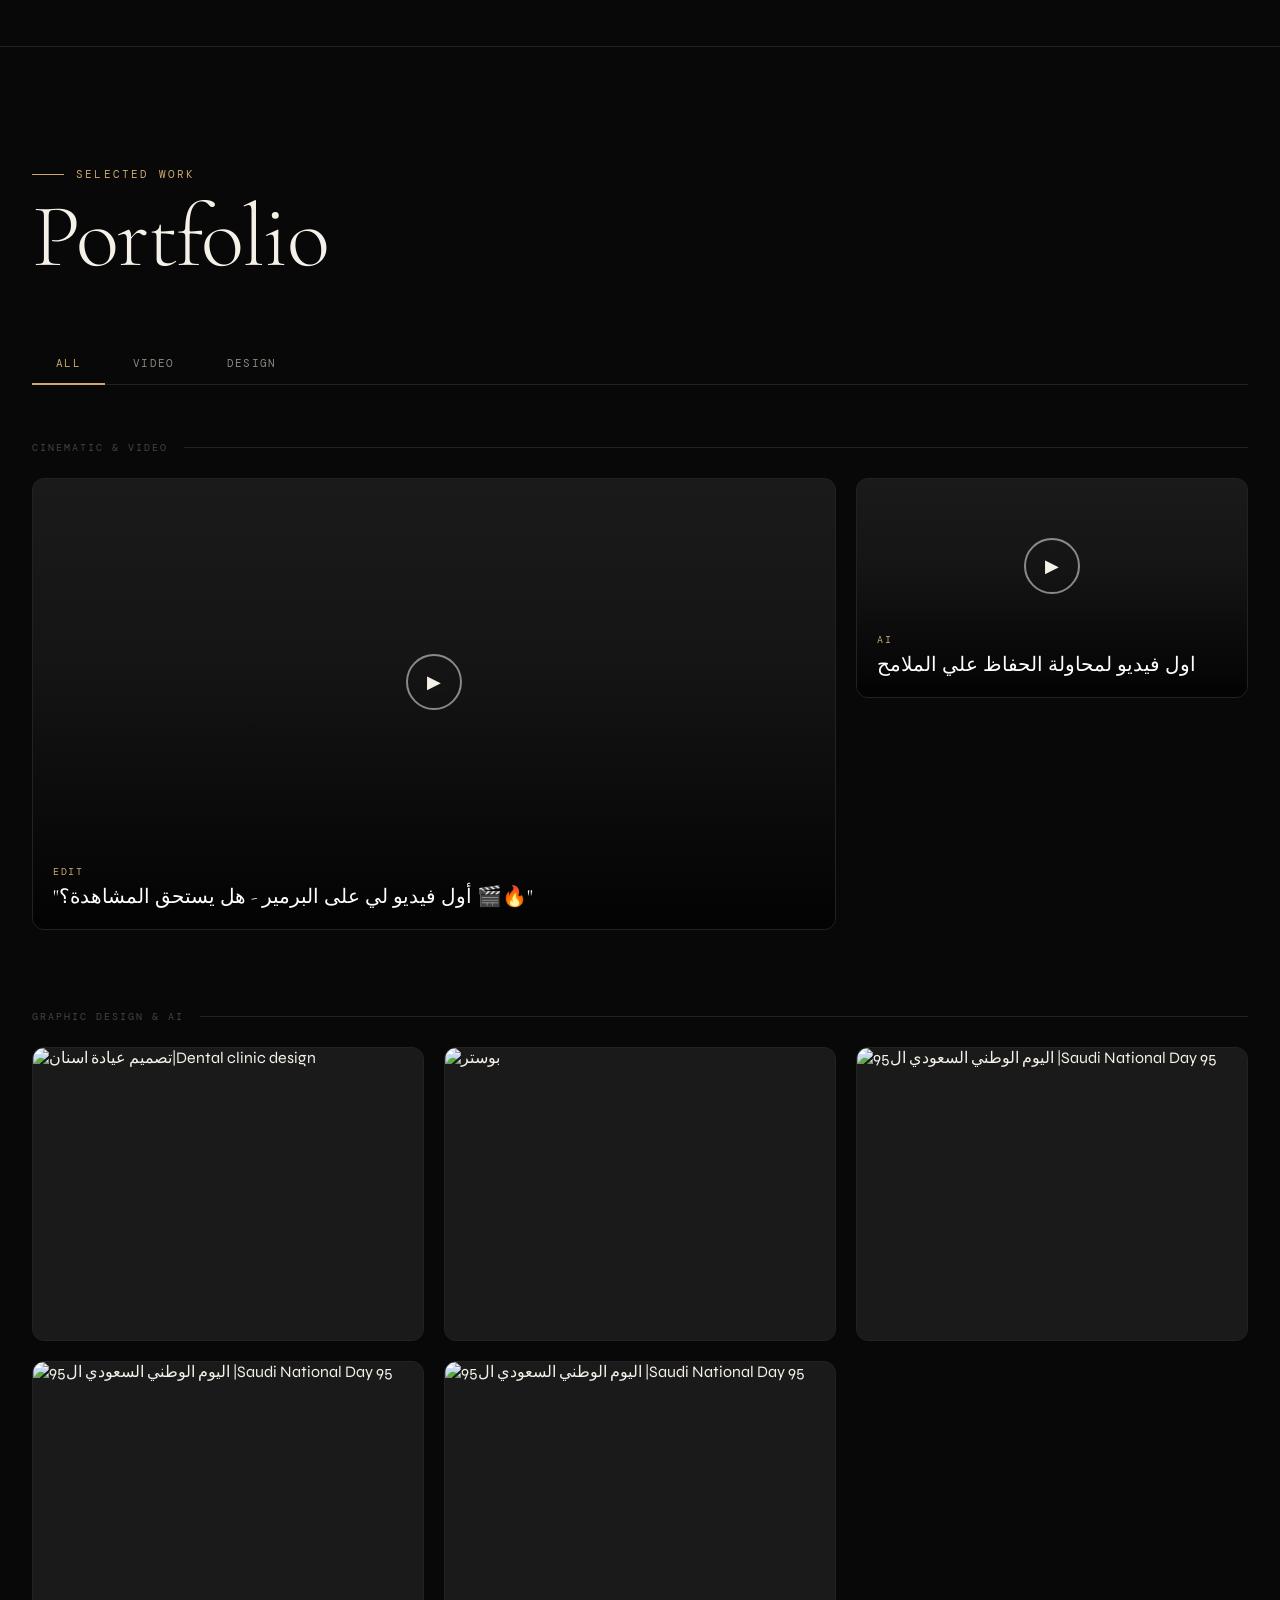
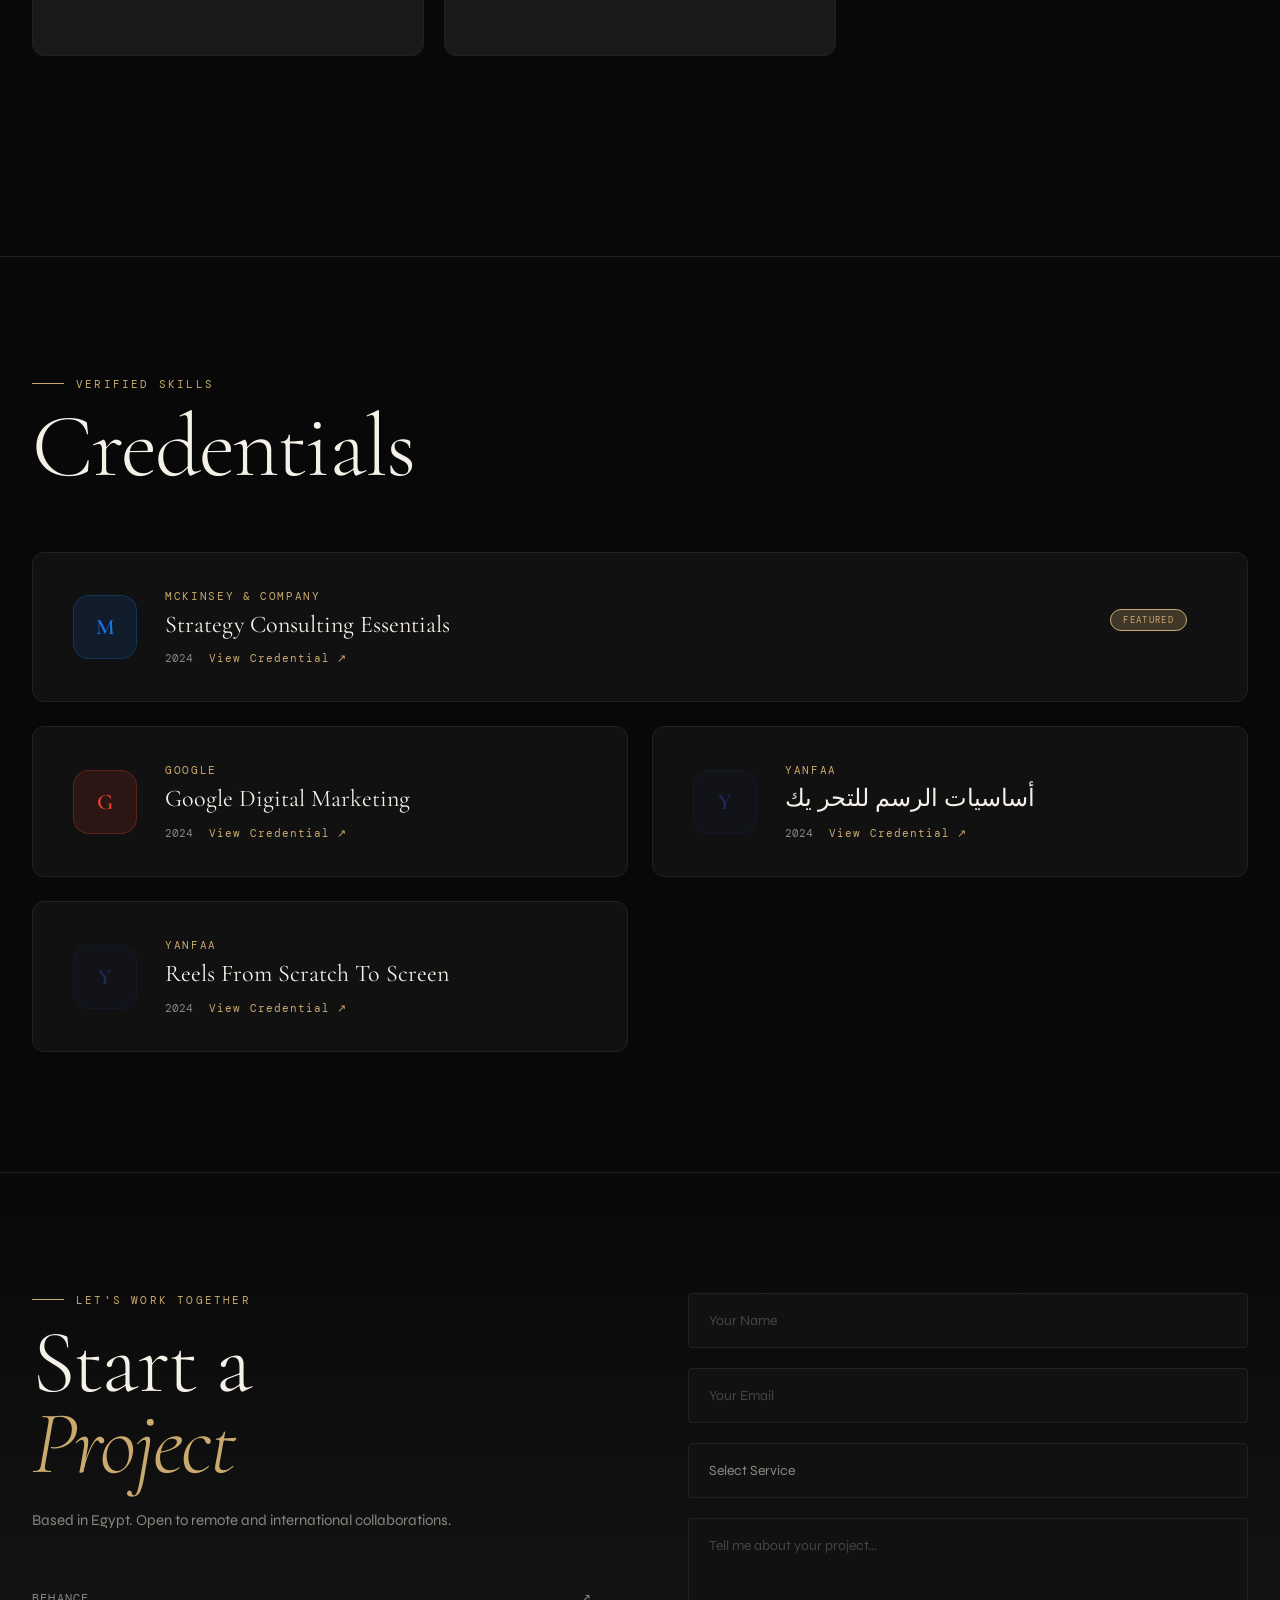
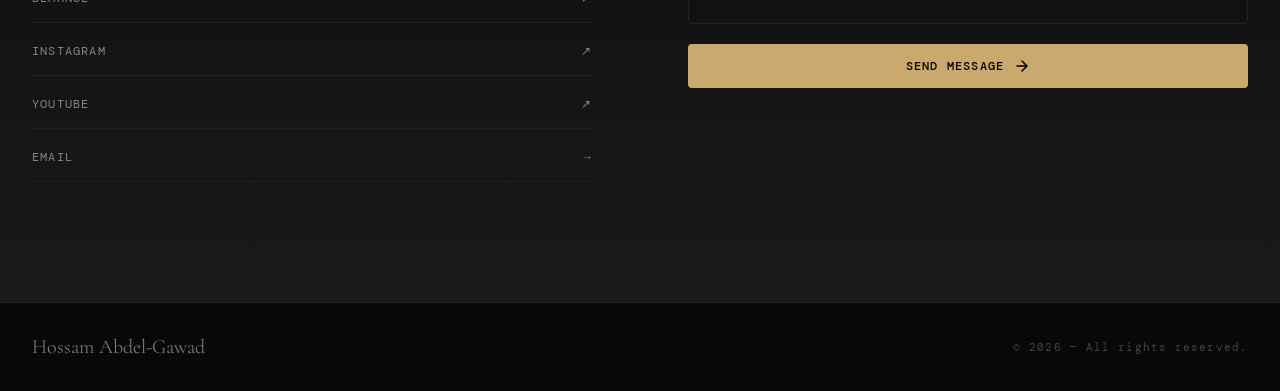
==== commit 437dd17b: "Update Facebook Pixel ID in index.html" ====
--- a/index.html
+++ b/index.html
@@ -26,11 +26,11 @@
 t.src=v;s=b.getElementsByTagName(e)[0];
 s.parentNode.insertBefore(t,s)}(window, document,'script',
 'https://connect.facebook.net/en_US/fbevents.js');
-fbq('init', '2247699869326392');
+fbq('init', '1689090799053384');
 fbq('track', 'PageView');
 </script>
 <noscript><img height="1" width="1" style="display:none"
-src="https://www.facebook.com/tr?id=2247699869326392&ev=PageView&noscript=1"
+src="https://www.facebook.com/tr?id=1689090799053384&ev=PageView&noscript=1"
 /></noscript>
 <!-- End Meta Pixel Code -->
 </head>
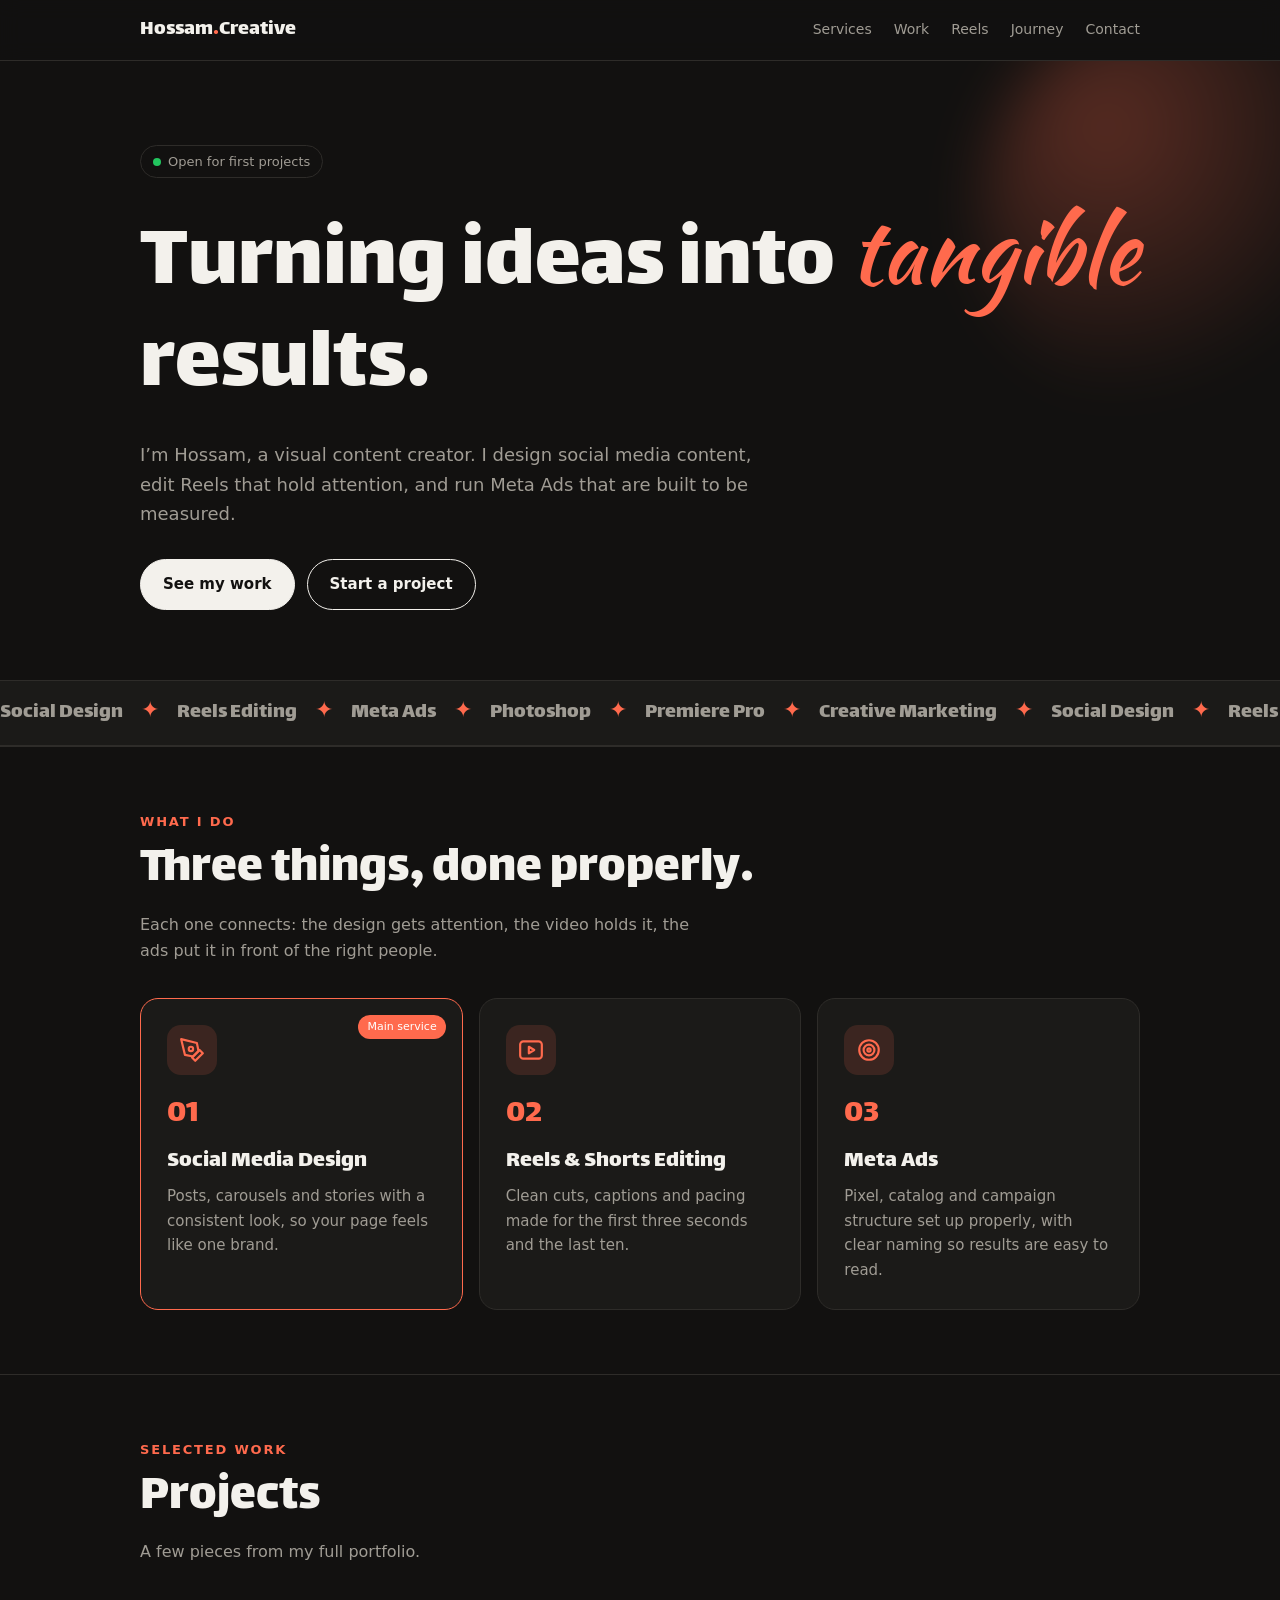
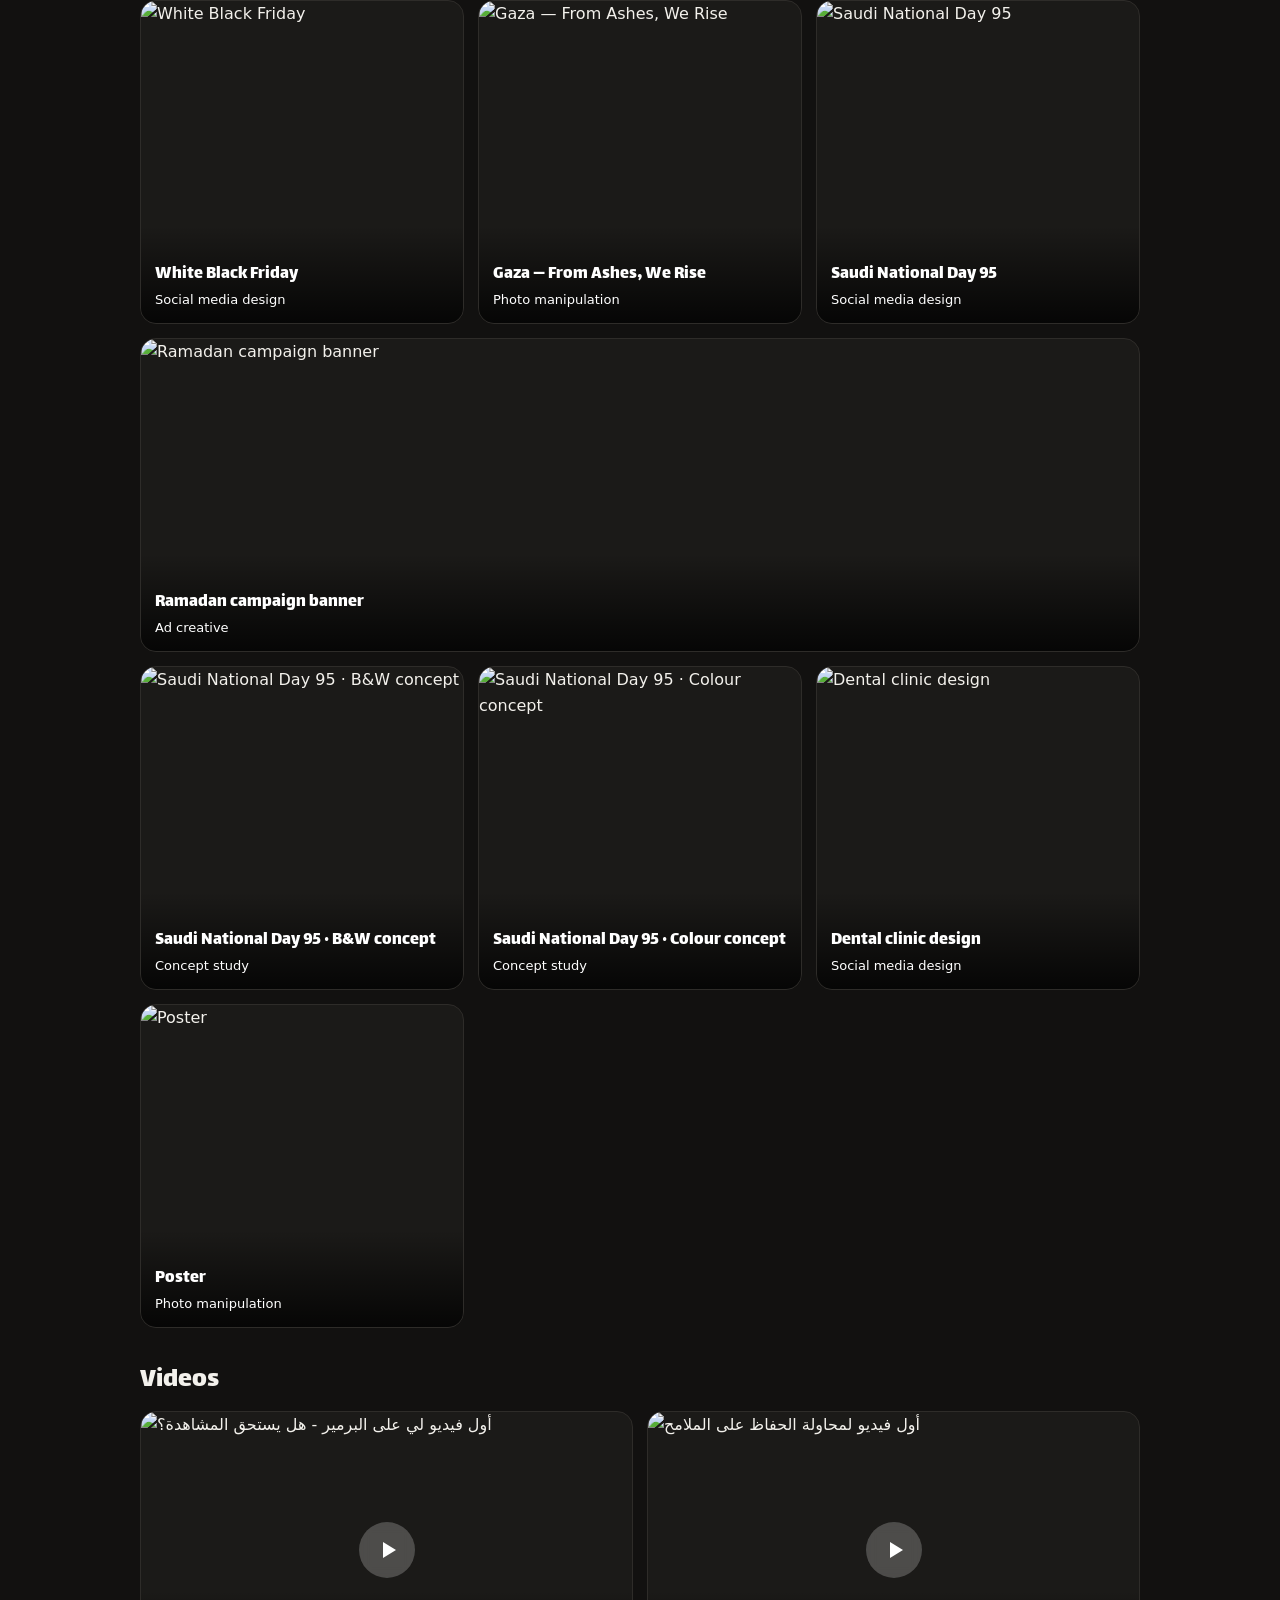
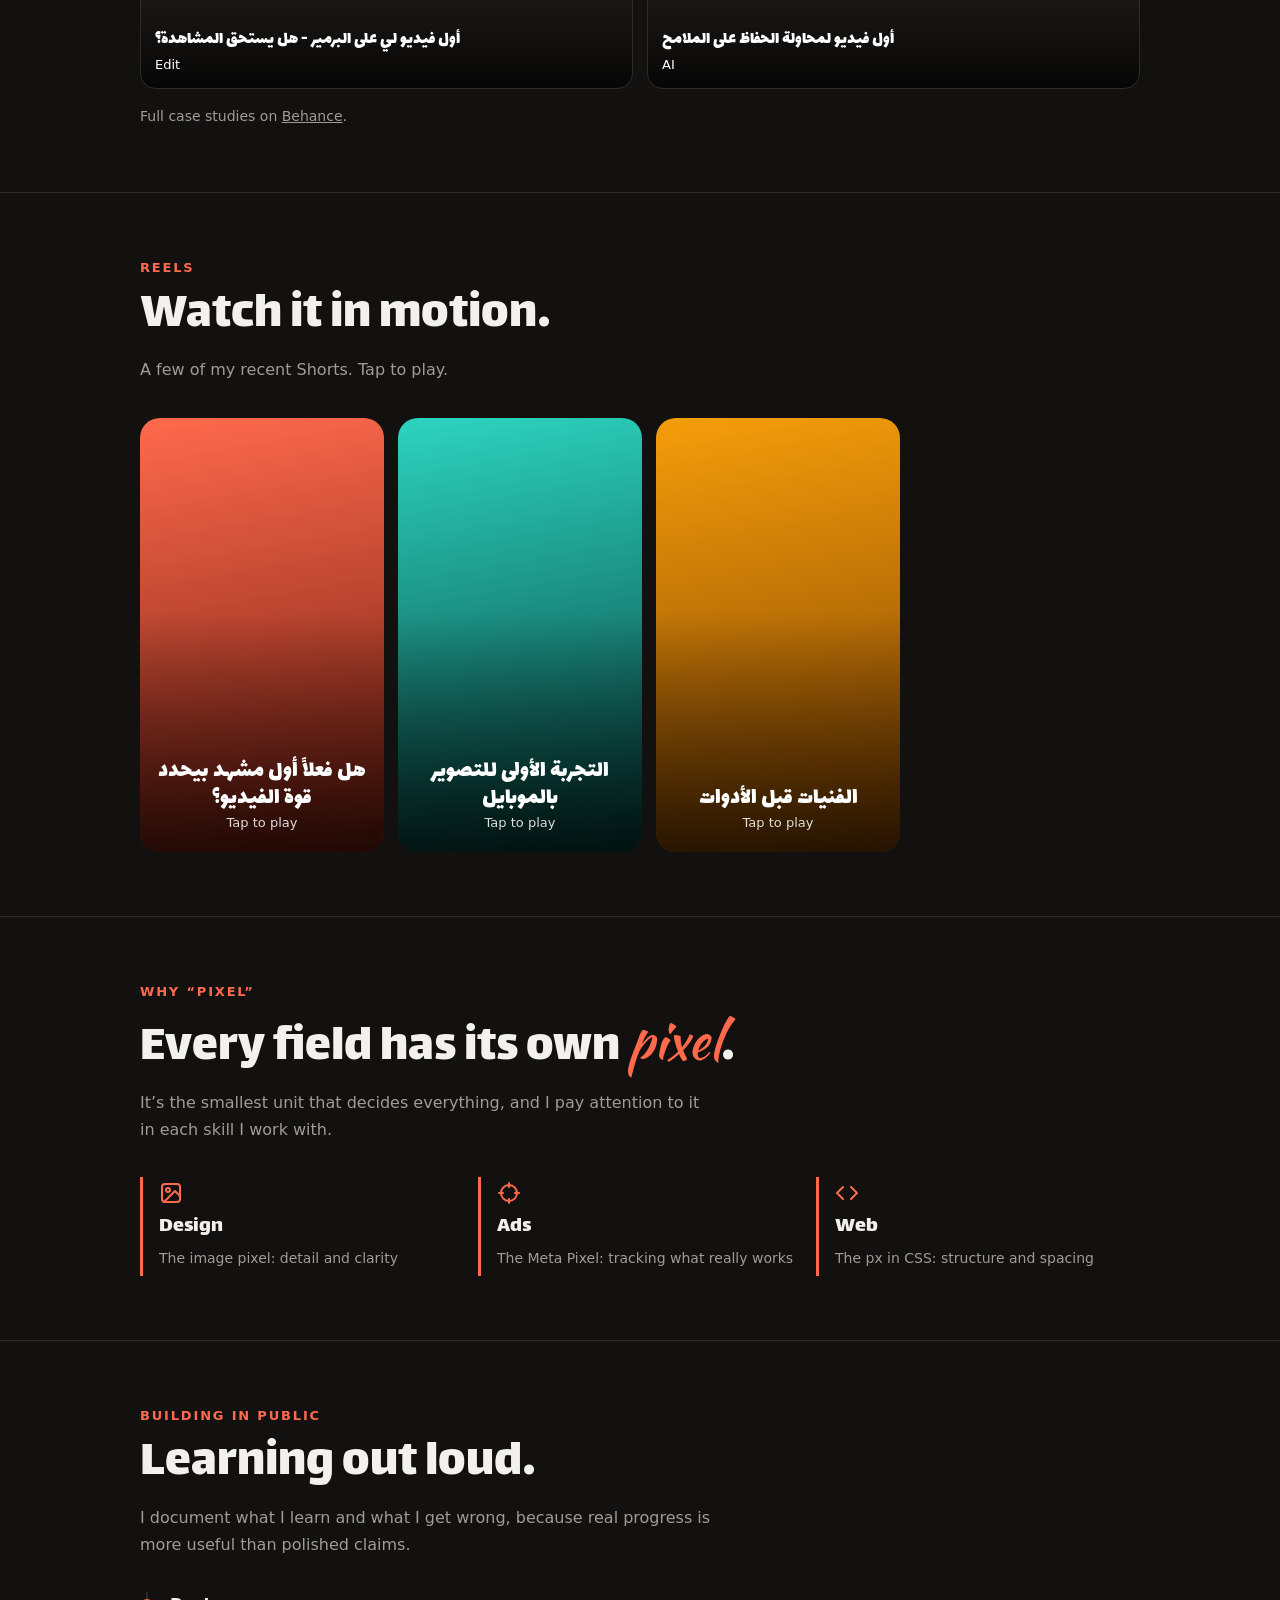
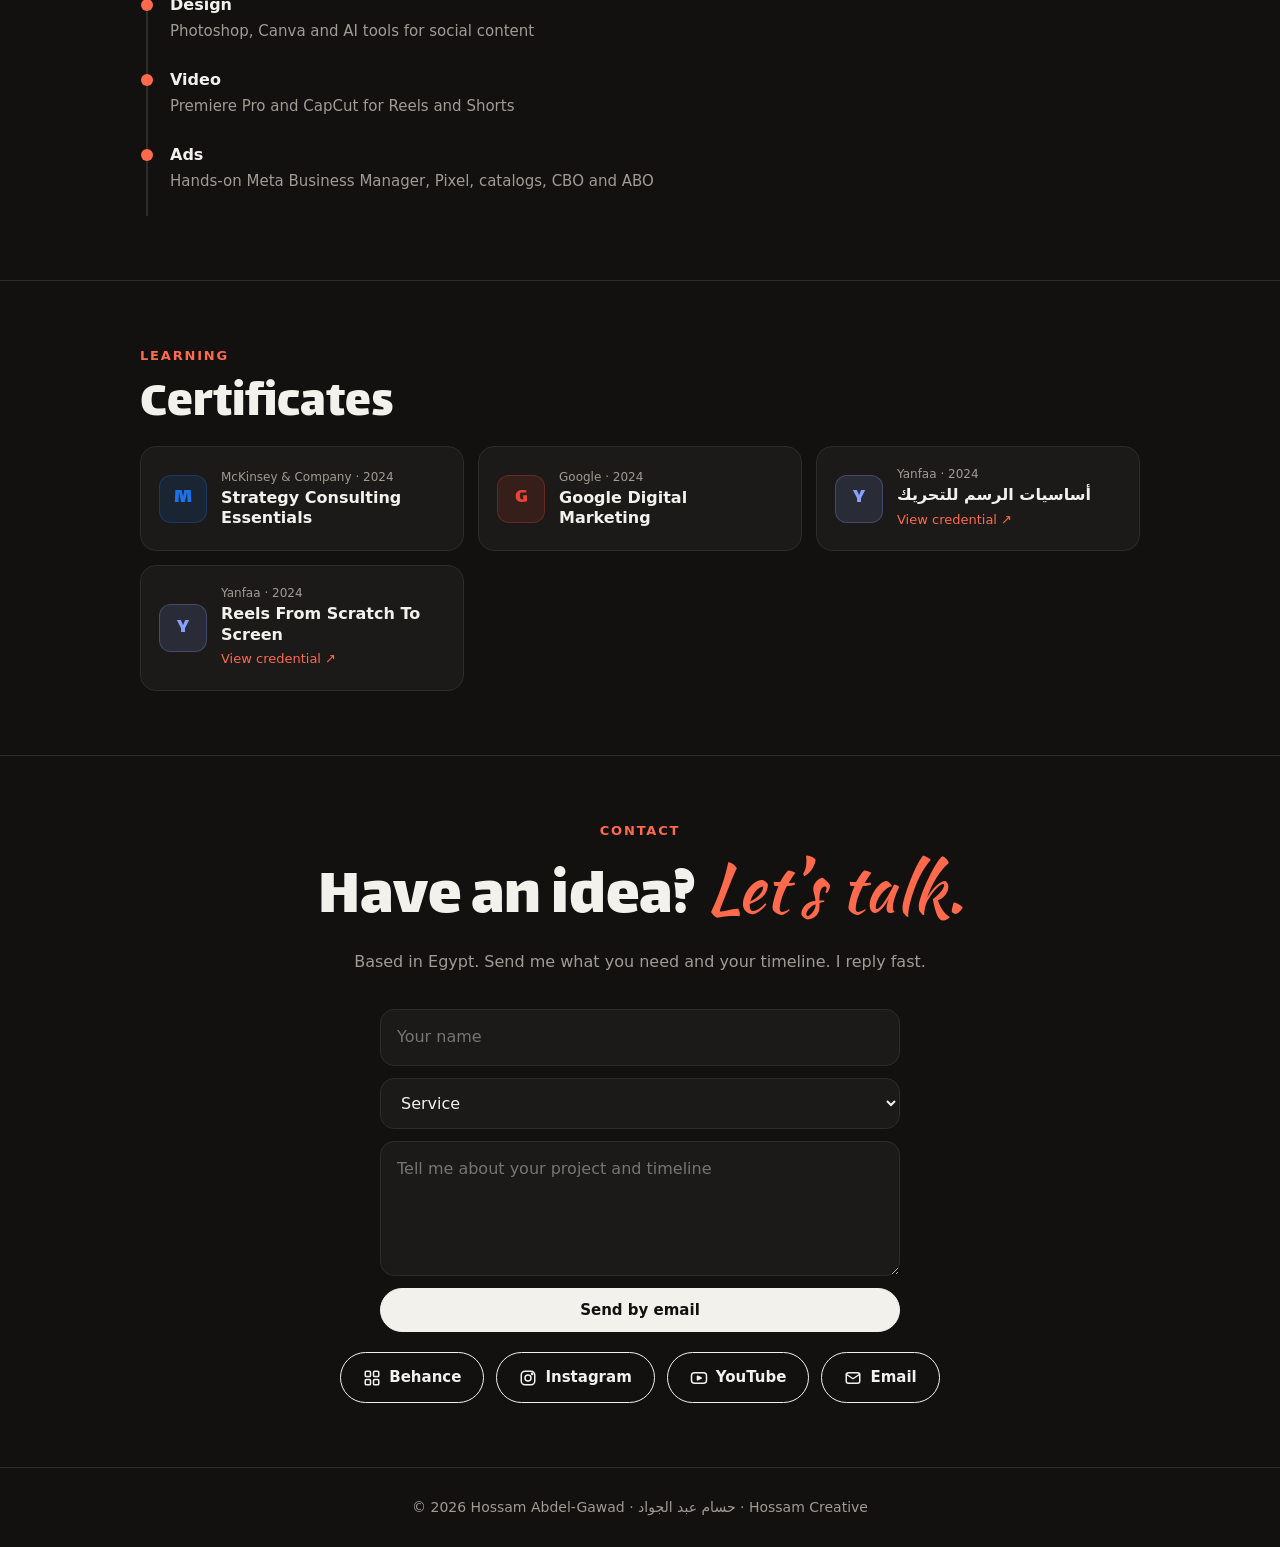
==== commit a42691ab: "Add files via upload" ====
--- a/index.html
+++ b/index.html
@@ -1,20 +1,16 @@
 <!DOCTYPE html>
 <html lang="en">
 <head>
-  <meta charset="UTF-8" />
-  <meta name="viewport" content="width=device-width, initial-scale=1.0" />
-  <title>Hossam Abdel-Gawad — Creative Portfolio</title>
-  <meta name="description" content="Multi-disciplinary creative specializing in Graphic Design, Cinematic Editing & AI-Powered Marketing." />
-
-  <!-- Fonts -->
-  <link rel="preconnect" href="https://fonts.googleapis.com" />
-  <link rel="preconnect" href="https://fonts.gstatic.com" crossorigin />
-  <link href="https://fonts.googleapis.com/css2?family=Cormorant+Garamond:ital,wght@0,300;0,400;0,600;1,300;1,400&family=DM+Mono:wght@300;400;500&family=Syne:wght@400;600;700;800&display=swap" rel="stylesheet" />
-
-  <link rel="stylesheet" href="style.css" />
-  <!-- Config MUST load before app.js -->
-  <script src="config.js" defer></script>
-  <script src="app.js" defer></script>
+<meta charset="UTF-8" />
+<meta name="viewport" content="width=device-width, initial-scale=1, viewport-fit=cover" />
+<title>Hossam Creative — Visual Content Creator</title>
+<meta name="description" content="Social media design, Reels editing and Meta Ads. Turning ideas into tangible results." />
+<link rel="preconnect" href="https://fonts.googleapis.com" />
+<link rel="preconnect" href="https://fonts.gstatic.com" crossorigin />
+<link href="https://fonts.googleapis.com/css2?family=Kaushan+Script&family=Lalezar&display=swap" rel="stylesheet" />
+<link rel="stylesheet" href="style.css" />
+<script src="config.js" defer></script>
+<script src="app.js" defer></script>
 
 <!-- Meta Pixel Code -->
 <script>
@@ -35,222 +31,104 @@
 <!-- End Meta Pixel Code -->
 </head>
 <body>
+<div id="bar"></div>
 
-  <!-- ══════════════════════════════════════════════ CURSOR -->
-  <div class="cursor" id="cursor"></div>
-  <div class="cursor-dot" id="cursorDot"></div>
+<nav><div class="wrap">
+  <a class="logo" href="#">Hossam<span>.</span>Creative</a>
+  <ul>
+    <li><a href="#services">Services</a></li>
+    <li><a href="#work">Work</a></li>
+    <li><a href="#reels">Reels</a></li>
+    <li><a href="#story">Journey</a></li>
+    <li><a href="#contact">Contact</a></li>
+  </ul>
+</div></nav>
 
-  <!-- ══════════════════════════════════════════════ NOISE OVERLAY -->
-  <div class="noise-overlay" aria-hidden="true"></div>
+<header class="hero"><div class="blob"></div><div class="wrap">
+  <span class="tag"><i></i>Open for first projects</span>
+  <h1>Turning ideas into <span class="script">tangible</span> results.</h1>
+  <p id="heroBio"></p>
+  <div class="row"><a class="btn primary" href="#work">See my work</a><a class="btn" href="#contact">Start a project</a></div>
+</div></header>
 
-  <!-- ══════════════════════════════════════════════ NAV -->
-  <nav class="nav" id="nav">
-    <div class="nav-inner">
-      <a href="#" class="nav-logo">
-        <span class="logo-text">H·A·G</span>
-        <span class="logo-dot"></span>
-      </a>
+<div class="mq"><div id="mq"></div></div>
 
-      <ul class="nav-links" id="navLinks">
-        <li><a href="#work" class="nav-link" data-text="Work">Work</a></li>
-        <li><a href="#services" class="nav-link" data-text="Services">Services</a></li>
-        <li><a href="#certificates" class="nav-link" data-text="Credentials">Credentials</a></li>
-        <li><a href="#contact" class="nav-link cta-nav" data-text="Hire Me">Hire Me</a></li>
-      </ul>
+<section id="services"><div class="wrap">
+  <div class="eyebrow">What I do</div>
+  <h2>Three things, done properly.</h2>
+  <p class="lead">Each one connects: the design gets attention, the video holds it, the ads put it in front of the right people.</p>
+  <div class="grid" id="servicesGrid"></div>
+</div></section>
 
-      <button class="hamburger" id="hamburger" aria-label="Menu">
-        <span></span><span></span><span></span>
-      </button>
-    </div>
-  </nav>
+<section id="work"><div class="wrap">
+  <div class="eyebrow">Selected work</div>
+  <h2>Projects</h2>
+  <p class="lead">A few pieces from my full portfolio.</p>
+  <div class="work" id="designGrid"></div>
+  <div id="videoGroup" hidden>
+    <h3 class="sub">Videos</h3>
+    <div class="work vids" id="videoGrid"></div>
+  </div>
+  <p class="note">Full case studies on <a id="behanceLink" href="#" target="_blank" rel="noopener">Behance</a>.</p>
+</div></section>
 
-  <!-- ══════════════════════════════════════════════ HERO -->
-  <section class="hero" id="hero">
-    <canvas class="hero-canvas" id="heroCanvas"></canvas>
+<section id="reels"><div class="wrap">
+  <div class="eyebrow">Reels</div>
+  <h2>Watch it in motion.</h2>
+  <p class="lead">A few of my recent Shorts. Tap to play.</p>
+  <div class="reels" id="reelsGrid"></div>
+</div></section>
 
-    <div class="hero-content">
-      <div class="hero-badge reveal-up" style="--delay:0s">
-        <span class="badge-dot"></span>
-        <span>Available for projects</span>
-      </div>
+<section><div class="wrap">
+  <div class="eyebrow">Why “Pixel”</div>
+  <h2>Every field has its own <span class="script">pixel</span>.</h2>
+  <p class="lead">It’s the smallest unit that decides everything, and I pay attention to it in each skill I work with.</p>
+  <div class="pix">
+    <div><svg viewBox="0 0 24 24"><rect x="3" y="3" width="18" height="18" rx="3"/><circle cx="9" cy="9" r="2"/><path d="M21 15l-5-5L5 21"/></svg><b>Design</b><span>The image pixel: detail and clarity</span></div>
+    <div><svg viewBox="0 0 24 24"><circle cx="12" cy="12" r="8"/><path d="M12 2v4M12 18v4M2 12h4M18 12h4"/></svg><b>Ads</b><span>The Meta Pixel: tracking what really works</span></div>
+    <div><svg viewBox="0 0 24 24"><path d="M8 6l-6 6 6 6M16 6l6 6-6 6"/></svg><b>Web</b><span>The px in CSS: structure and spacing</span></div>
+  </div>
+</div></section>
 
-      <h1 class="hero-name reveal-up" style="--delay:0.1s" id="heroName">
-        <!-- Injected by JS -->
-      </h1>
+<section id="story"><div class="wrap">
+  <div class="eyebrow">Building in public</div>
+  <h2>Learning out loud.</h2>
+  <p class="lead">I document what I learn and what I get wrong, because real progress is more useful than polished claims.</p>
+  <ol class="steps">
+    <li><b>Design</b><span>Photoshop, Canva and AI tools for social content</span></li>
+    <li><b>Video</b><span>Premiere Pro and CapCut for Reels and Shorts</span></li>
+    <li><b>Ads</b><span>Hands-on Meta Business Manager, Pixel, catalogs, CBO and ABO</span></li>
+  </ol>
+</div></section>
 
-      <p class="hero-title reveal-up" style="--delay:0.25s" id="heroTitle">
-        <!-- Injected by JS -->
-      </p>
+<section id="certificates"><div class="wrap">
+  <div class="eyebrow">Learning</div>
+  <h2>Certificates</h2>
+  <div class="certs" id="certsGrid"></div>
+</div></section>
 
-      <p class="hero-bio reveal-up" style="--delay:0.4s" id="heroBio">
-        <!-- Injected by JS -->
-      </p>
+<section id="contact"><div class="wrap contact">
+  <div class="eyebrow">Contact</div>
+  <h2>Have an idea? <span class="script">Let’s talk.</span></h2>
+  <p class="lead" id="contactSub"></p>
+  <form id="contactForm">
+    <input name="name" placeholder="Your name" required autocomplete="off" />
+    <select name="service">
+      <option value="">Service</option>
+      <option>Social Media Design</option>
+      <option>Reels &amp; Shorts Editing</option>
+      <option>Meta Ads</option>
+      <option>Full package</option>
+    </select>
+    <textarea name="message" rows="4" placeholder="Tell me about your project and timeline" required></textarea>
+    <button class="btn primary" type="submit">Send by email</button>
+  </form>
+  <div class="row" id="contactSocials"></div>
+</div></section>
 
-      <div class="hero-actions reveal-up" style="--delay:0.55s">
-        <a href="#work" class="btn btn-primary">
-          <span>View Work</span>
-          <svg width="16" height="16" viewBox="0 0 16 16" fill="none"><path d="M3 8h10M8 3l5 5-5 5" stroke="currentColor" stroke-width="1.5" stroke-linecap="round" stroke-linejoin="round"/></svg>
-        </a>
-        <a href="#contact" class="btn btn-ghost">Get In Touch</a>
-      </div>
+<footer><div class="wrap">© <span id="year"></span> <span id="footerName"></span> · Hossam Creative</div></footer>
 
-      <div class="hero-stats reveal-up" style="--delay:0.7s">
-        <div class="stat"><span class="stat-num">50+</span><span class="stat-label">Projects</span></div>
-        <div class="stat-divider"></div>
-        <div class="stat"><span class="stat-num">3+</span><span class="stat-label">Years Exp.</span></div>
-        <div class="stat-divider"></div>
-        <div class="stat"><span class="stat-num">30+</span><span class="stat-label">Clients</span></div>
-      </div>
-    </div>
-
-    <div class="hero-scroll-hint">
-      <span>Scroll</span>
-      <div class="scroll-line"></div>
-    </div>
-
-    <div class="hero-tags">
-      <span>Graphic Design</span>
-      <span>Cinematic</span>
-      <span>AI Content</span>
-      <span>Marketing</span>
-    </div>
-  </section>
-
-  <!-- ══════════════════════════════════════════════ MARQUEE -->
-  <div class="marquee-wrap" aria-hidden="true">
-    <div class="marquee-track">
-      <span>Luxury Design</span><span class="mx">✦</span>
-      <span>Cinematic Vision</span><span class="mx">✦</span>
-      <span>AI-Powered</span><span class="mx">✦</span>
-      <span>High-End Branding</span><span class="mx">✦</span>
-      <span>Motion Graphics</span><span class="mx">✦</span>
-      <span>Visual Storytelling</span><span class="mx">✦</span>
-      <span>Luxury Design</span><span class="mx">✦</span>
-      <span>Cinematic Vision</span><span class="mx">✦</span>
-      <span>AI-Powered</span><span class="mx">✦</span>
-      <span>High-End Branding</span><span class="mx">✦</span>
-      <span>Motion Graphics</span><span class="mx">✦</span>
-      <span>Visual Storytelling</span><span class="mx">✦</span>
-    </div>
-  </div>
-
-  <!-- ══════════════════════════════════════════════ SERVICES -->
-  <section class="section services-section" id="services">
-    <div class="container">
-      <div class="section-header">
-        <p class="section-eyebrow">What I Do</p>
-        <h2 class="section-title">Services</h2>
-      </div>
-      <div class="services-grid" id="servicesGrid">
-        <!-- Injected by JS -->
-      </div>
-    </div>
-  </section>
-
-  <!-- ══════════════════════════════════════════════ WORK -->
-  <section class="section work-section" id="work">
-    <div class="container">
-      <div class="section-header">
-        <p class="section-eyebrow">Selected Work</p>
-        <h2 class="section-title">Portfolio</h2>
-      </div>
-
-      <!-- Filter Tabs -->
-      <div class="filter-tabs" id="filterTabs">
-        <button class="filter-btn active" data-filter="all">All</button>
-        <button class="filter-btn" data-filter="video">Video</button>
-        <button class="filter-btn" data-filter="design">Design</button>
-      </div>
-
-      <!-- Video Grid -->
-      <div class="work-group" id="videoGroup">
-        <p class="work-group-label">Cinematic & Video</p>
-        <div class="video-grid" id="videoGrid">
-          <!-- Injected by JS -->
-        </div>
-      </div>
-
-      <!-- Design Grid -->
-      <div class="work-group" id="designGroup">
-        <p class="work-group-label">Graphic Design & AI</p>
-        <div class="design-grid" id="designGrid">
-          <!-- Injected by JS -->
-        </div>
-      </div>
-    </div>
-  </section>
-
-  <!-- ══════════════════════════════════════════════ CERTIFICATES -->
-  <section class="section certs-section" id="certificates">
-    <div class="container">
-      <div class="section-header">
-        <p class="section-eyebrow">Verified Skills</p>
-        <h2 class="section-title">Credentials</h2>
-      </div>
-      <div class="certs-grid" id="certsGrid">
-        <!-- Injected by JS -->
-      </div>
-    </div>
-  </section>
-
-  <!-- ══════════════════════════════════════════════ CONTACT -->
-  <section class="section contact-section" id="contact">
-    <div class="container">
-      <div class="contact-inner">
-        <div class="contact-left">
-          <p class="section-eyebrow">Let's Work Together</p>
-          <h2 class="contact-heading">Start a<br/><em>Project</em></h2>
-          <p class="contact-sub" id="contactSub"><!-- Injected --></p>
-          <div class="contact-socials" id="contactSocials"><!-- Injected --></div>
-        </div>
-        <div class="contact-right">
-          <form class="contact-form" id="contactForm">
-            <div class="form-group">
-              <input type="text" name="name" placeholder="Your Name" required autocomplete="off" />
-              <label>Name</label>
-            </div>
-            <div class="form-group">
-              <input type="email" name="email" placeholder="Your Email" required autocomplete="off" />
-              <label>Email</label>
-            </div>
-            <div class="form-group">
-              <select name="service">
-                <option value="">Select Service</option>
-                <option>Graphic Design</option>
-                <option>Cinematic Editing</option>
-                <option>AI Content Creation</option>
-                <option>Marketing Strategy</option>
-                <option>Full Package</option>
-              </select>
-              <label>Service</label>
-            </div>
-            <div class="form-group">
-              <textarea name="message" placeholder="Tell me about your project..." rows="4" required></textarea>
-              <label>Message</label>
-            </div>
-            <button type="submit" class="btn btn-primary btn-full">
-              <span>Send Message</span>
-              <svg width="16" height="16" viewBox="0 0 16 16" fill="none"><path d="M3 8h10M8 3l5 5-5 5" stroke="currentColor" stroke-width="1.5" stroke-linecap="round" stroke-linejoin="round"/></svg>
-            </button>
-          </form>
-        </div>
-      </div>
-    </div>
-  </section>
-
-  <!-- ══════════════════════════════════════════════ FOOTER -->
-  <footer class="footer">
-    <div class="container footer-inner">
-      <p class="footer-name" id="footerName"><!-- Injected --></p>
-      <p class="footer-copy">© <span id="year"></span> — All rights reserved.</p>
-    </div>
-  </footer>
-
-  <!-- ══════════════════════════════════════════════ VIDEO MODAL -->
-  <div class="modal-overlay" id="videoModal">
-    <button class="modal-close" id="modalClose">✕</button>
-    <div class="modal-content" id="modalContent"></div>
-  </div>
-
+<div id="lb"><img alt="" /></div>
+<div class="modal" id="videoModal"><button id="modalClose" aria-label="Close">✕</button><div id="modalContent"></div></div>
 </body>
 </html>
--- a/style.css
+++ b/style.css
@@ -1,987 +1,104 @@
-/* ════════════════════════════════════════════════════════
-   HOSSAM ABDEL-GAWAD — PORTFOLIO STYLESHEET
-   CSS Variables are set dynamically from config.js
-   ════════════════════════════════════════════════════════ */
-
-/* ── Reset & Base ─────────────────────────────────────── */
-*, *::before, *::after { box-sizing: border-box; margin: 0; padding: 0; }
-
-:root {
-  /* Fallback values — overridden by config.js */
-  --accent:         #C9A96E;
-  --accent-light:   #E8CFA0;
-  --accent-glow:    #C9A96E40;
-  --bg:             #080808;
-  --bg-card:        #111111;
-  --bg-card-hover:  #181818;
-  --surface:        #1A1A1A;
-  --border:         #222222;
-  --text-primary:   #F5F0E8;
-  --text-secondary: #888880;
-  --text-muted:     #444440;
-  --font-display:   'Cormorant Garamond', Georgia, serif;
-  --font-body:      'Syne', sans-serif;
-  --font-mono:      'DM Mono', monospace;
-  --easing:         cubic-bezier(0.16, 1, 0.3, 1);
-  --radius:         4px;
-  --radius-lg:      12px;
-}
-
-html { scroll-behavior: smooth; scroll-padding-top: 80px; }
-
-body {
-  font-family: var(--font-body);
-  background: var(--bg);
-  color: var(--text-primary);
-  overflow-x: hidden;
-  cursor: none;
-  -webkit-font-smoothing: antialiased;
-}
-
-::selection { background: var(--accent); color: #000; }
-
-img { display: block; width: 100%; height: auto; }
-a { text-decoration: none; color: inherit; }
-button { cursor: none; border: none; background: none; font-family: inherit; }
-
-/* ── Custom Scrollbar ────────────────────────────────── */
-::-webkit-scrollbar { width: 3px; }
-::-webkit-scrollbar-track { background: var(--bg); }
-::-webkit-scrollbar-thumb { background: var(--accent); }
-
-/* ── Noise Texture ───────────────────────────────────── */
-.noise-overlay {
-  pointer-events: none;
-  position: fixed;
-  inset: 0;
-  z-index: 9999;
-  opacity: 0.04;
-  background-image: url("data:image/svg+xml,%3Csvg viewBox='0 0 256 256' xmlns='http://www.w3.org/2000/svg'%3E%3Cfilter id='n'%3E%3CfeTurbulence type='fractalNoise' baseFrequency='0.85' numOctaves='4' stitchTiles='stitch'/%3E%3C/filter%3E%3Crect width='100%25' height='100%25' filter='url(%23n)'/%3E%3C/svg%3E");
-  background-size: 256px 256px;
-}
-
-/* ── Custom Cursor ───────────────────────────────────── */
-.cursor {
-  width: 36px; height: 36px;
-  border: 1px solid var(--accent);
-  border-radius: 50%;
-  position: fixed;
-  top: 0; left: 0;
-  pointer-events: none;
-  z-index: 10000;
-  transform: translate(-50%, -50%);
-  transition: width 0.3s var(--easing), height 0.3s var(--easing),
-              background 0.3s var(--easing), opacity 0.3s;
-  mix-blend-mode: difference;
-}
-.cursor.hover { width: 60px; height: 60px; background: var(--accent-glow); }
-.cursor.click { width: 24px; height: 24px; }
-.cursor-dot {
-  width: 5px; height: 5px;
-  background: var(--accent);
-  border-radius: 50%;
-  position: fixed;
-  top: 0; left: 0;
-  pointer-events: none;
-  z-index: 10001;
-  transform: translate(-50%, -50%);
-}
-
-/* ── Utilities ───────────────────────────────────────── */
-.container { max-width: 1320px; margin: 0 auto; padding: 0 32px; }
-
-.section { padding: 120px 0; }
-
-.section-header { margin-bottom: 64px; }
-
-.section-eyebrow {
-  font-family: var(--font-mono);
-  font-size: 11px;
-  letter-spacing: 0.2em;
-  text-transform: uppercase;
-  color: var(--accent);
-  margin-bottom: 16px;
-  display: flex;
-  align-items: center;
-  gap: 12px;
-}
-.section-eyebrow::before {
-  content: '';
-  display: inline-block;
-  width: 32px; height: 1px;
-  background: var(--accent);
-}
-
-.section-title {
-  font-family: var(--font-display);
-  font-size: clamp(48px, 7vw, 96px);
-  font-weight: 300;
-  line-height: 0.9;
-  letter-spacing: -0.02em;
-  color: var(--text-primary);
-}
-
-/* ── Reveal Animations ───────────────────────────────── */
-.reveal-up {
-  opacity: 0;
-  transform: translateY(40px);
-  transition: opacity 0.9s var(--easing) var(--delay, 0s),
-              transform 0.9s var(--easing) var(--delay, 0s);
-}
-.reveal-up.visible { opacity: 1; transform: translateY(0); }
-
-.reveal-fade {
-  opacity: 0;
-  transition: opacity 0.7s var(--easing) var(--delay, 0s);
-}
-.reveal-fade.visible { opacity: 1; }
-
-/* ── Buttons ─────────────────────────────────────────── */
-.btn {
-  display: inline-flex;
-  align-items: center;
-  gap: 10px;
-  padding: 14px 28px;
-  font-family: var(--font-mono);
-  font-size: 12px;
-  letter-spacing: 0.1em;
-  text-transform: uppercase;
-  border-radius: var(--radius);
-  transition: all 0.3s var(--easing);
-  position: relative;
-  overflow: hidden;
-}
-.btn::before {
-  content: '';
-  position: absolute;
-  inset: 0;
-  background: var(--accent);
-  transform: scaleX(0);
-  transform-origin: left;
-  transition: transform 0.4s var(--easing);
-  z-index: 0;
-}
-.btn span, .btn svg { position: relative; z-index: 1; }
-
-.btn-primary {
-  background: var(--accent);
-  color: #000;
-  font-weight: 500;
-}
-.btn-primary::before { background: var(--accent-light); }
-.btn-primary:hover::before { transform: scaleX(1); }
-.btn-primary:hover { color: #000; }
-
-.btn-ghost {
-  border: 1px solid var(--border);
-  color: var(--text-secondary);
-}
-.btn-ghost::before { background: var(--surface); }
-.btn-ghost:hover::before { transform: scaleX(1); }
-.btn-ghost:hover { color: var(--text-primary); border-color: var(--accent); }
-
-.btn-full { width: 100%; justify-content: center; }
-
-/* ═══════════════════════════════════════════════════════
-   NAV
-   ═══════════════════════════════════════════════════════ */
-.nav {
-  position: fixed; top: 0; left: 0; right: 0;
-  z-index: 1000;
-  padding: 20px 0;
-  transition: background 0.4s, padding 0.4s, backdrop-filter 0.4s;
-}
-.nav.scrolled {
-  background: rgba(8,8,8,0.85);
-  backdrop-filter: blur(20px);
-  -webkit-backdrop-filter: blur(20px);
-  padding: 14px 0;
-  border-bottom: 1px solid var(--border);
-}
-.nav-inner {
-  max-width: 1320px; margin: 0 auto;
-  padding: 0 32px;
-  display: flex; align-items: center; justify-content: space-between;
-}
-.nav-logo {
-  display: flex; align-items: center; gap: 10px;
-  font-family: var(--font-mono);
-  font-size: 14px;
-  letter-spacing: 0.3em;
-  color: var(--text-primary);
-  font-weight: 500;
-}
-.logo-dot {
-  width: 6px; height: 6px;
-  background: var(--accent);
-  border-radius: 50%;
-  animation: pulse 2s ease-in-out infinite;
-}
-@keyframes pulse {
-  0%,100% { opacity: 1; transform: scale(1); }
-  50% { opacity: 0.5; transform: scale(0.8); }
-}
-.nav-links {
-  display: flex; align-items: center; gap: 8px;
-  list-style: none;
-}
-.nav-link {
-  font-family: var(--font-mono);
-  font-size: 11px;
-  letter-spacing: 0.12em;
-  text-transform: uppercase;
-  color: var(--text-secondary);
-  padding: 10px 16px;
-  border-radius: var(--radius);
-  transition: color 0.3s, background 0.3s;
-}
-.nav-link:hover { color: var(--text-primary); background: var(--surface); }
-.cta-nav {
-  background: var(--accent) !important;
-  color: #000 !important;
-  font-weight: 500;
-}
-.cta-nav:hover { background: var(--accent-light) !important; }
-
-.hamburger {
-  display: none; flex-direction: column; gap: 5px;
-  padding: 8px; border-radius: var(--radius);
-}
-.hamburger span {
-  display: block; width: 22px; height: 1.5px;
-  background: var(--text-primary);
-  transition: all 0.3s var(--easing);
-  transform-origin: center;
-}
-.hamburger.open span:nth-child(1) { transform: translateY(6.5px) rotate(45deg); }
-.hamburger.open span:nth-child(2) { opacity: 0; transform: scaleX(0); }
-.hamburger.open span:nth-child(3) { transform: translateY(-6.5px) rotate(-45deg); }
-
-/* ═══════════════════════════════════════════════════════
-   HERO
-   ═══════════════════════════════════════════════════════ */
-.hero {
-  position: relative;
-  min-height: 100svh;
-  display: flex; align-items: center;
-  padding: 120px 32px 80px;
-  overflow: hidden;
-}
-
-.hero-canvas {
-  position: absolute; inset: 0;
-  width: 100%; height: 100%;
-  opacity: 0.6;
-  pointer-events: none;
-}
-
-.hero-content {
-  position: relative; z-index: 2;
-  max-width: 1320px; margin: 0 auto;
-  width: 100%;
-}
-
-.hero-badge {
-  display: inline-flex; align-items: center; gap: 10px;
-  border: 1px solid var(--border);
-  border-radius: 100px;
-  padding: 8px 18px;
-  font-family: var(--font-mono);
-  font-size: 11px;
-  letter-spacing: 0.1em;
-  color: var(--text-secondary);
-  margin-bottom: 40px;
-  background: rgba(255,255,255,0.02);
-}
-.badge-dot {
-  width: 7px; height: 7px;
-  background: #22C55E;
-  border-radius: 50%;
-  animation: blink 2s ease-in-out infinite;
-}
-@keyframes blink {
-  0%,100% { opacity: 1; box-shadow: 0 0 0 0 rgba(34,197,94,0.4); }
-  50% { opacity: 0.7; box-shadow: 0 0 0 5px rgba(34,197,94,0); }
-}
-
-.hero-name {
-  font-family: var(--font-display);
-  font-size: clamp(64px, 10vw, 160px);
-  font-weight: 300;
-  line-height: 0.88;
-  letter-spacing: -0.03em;
-  margin-bottom: 28px;
-  color: var(--text-primary);
-}
-.hero-name em {
-  font-style: italic;
-  color: var(--accent);
-}
-
-.hero-title {
-  font-family: var(--font-mono);
-  font-size: 13px;
-  letter-spacing: 0.25em;
-  text-transform: uppercase;
-  color: var(--text-secondary);
-  margin-bottom: 24px;
-  display: flex; align-items: center; gap: 16px;
-}
-.hero-title::after {
-  content: '';
-  flex: 1; max-width: 120px; height: 1px;
-  background: linear-gradient(to right, var(--border), transparent);
-}
-
-.hero-bio {
-  font-size: 17px;
-  line-height: 1.7;
-  color: var(--text-secondary);
-  max-width: 560px;
-  margin-bottom: 48px;
-}
-
-.hero-actions {
-  display: flex; gap: 16px; flex-wrap: wrap;
-  margin-bottom: 64px;
-}
-
-.hero-stats {
-  display: flex; align-items: center; gap: 40px;
-}
-.stat { display: flex; flex-direction: column; gap: 4px; }
-.stat-num {
-  font-family: var(--font-display);
-  font-size: 42px;
-  font-weight: 300;
-  line-height: 1;
-  color: var(--accent);
-}
-.stat-label {
-  font-family: var(--font-mono);
-  font-size: 10px;
-  letter-spacing: 0.15em;
-  text-transform: uppercase;
-  color: var(--text-muted);
-}
-.stat-divider {
-  width: 1px; height: 40px;
-  background: var(--border);
-}
-
-.hero-scroll-hint {
-  position: absolute;
-  bottom: 40px; left: 50%;
-  transform: translateX(-50%);
-  display: flex; flex-direction: column; align-items: center; gap: 12px;
-  font-family: var(--font-mono);
-  font-size: 10px;
-  letter-spacing: 0.2em;
-  text-transform: uppercase;
-  color: var(--text-muted);
-  z-index: 2;
-}
-.scroll-line {
-  width: 1px; height: 48px;
-  background: linear-gradient(to bottom, var(--accent), transparent);
-  animation: scrollAnim 2s ease-in-out infinite;
-}
-@keyframes scrollAnim {
-  0% { transform: scaleY(0); transform-origin: top; }
-  50% { transform: scaleY(1); transform-origin: top; }
-  51% { transform: scaleY(1); transform-origin: bottom; }
-  100% { transform: scaleY(0); transform-origin: bottom; }
-}
-
-.hero-tags {
-  position: absolute;
-  right: 32px; top: 50%;
-  transform: translateY(-50%);
-  display: flex; flex-direction: column; gap: 8px;
-  z-index: 2;
-}
-.hero-tags span {
-  font-family: var(--font-mono);
-  font-size: 9px;
-  letter-spacing: 0.2em;
-  text-transform: uppercase;
-  color: var(--text-muted);
-  writing-mode: vertical-rl;
-  padding: 12px 6px;
-  border: 1px solid var(--border);
-  border-radius: 2px;
-  transition: color 0.3s, border-color 0.3s;
-}
-.hero-tags span:hover { color: var(--accent); border-color: var(--accent); }
-
-/* ═══════════════════════════════════════════════════════
-   MARQUEE
-   ═══════════════════════════════════════════════════════ */
-.marquee-wrap {
-  overflow: hidden;
-  border-top: 1px solid var(--border);
-  border-bottom: 1px solid var(--border);
-  padding: 18px 0;
-  background: var(--surface);
-}
-.marquee-track {
-  display: flex; align-items: center; gap: 48px;
-  white-space: nowrap;
-  animation: marquee 25s linear infinite;
-  width: max-content;
-  font-family: var(--font-mono);
-  font-size: 11px;
-  letter-spacing: 0.15em;
-  text-transform: uppercase;
-  color: var(--text-muted);
-}
-.marquee-track .mx { color: var(--accent); }
-@keyframes marquee {
-  from { transform: translateX(0); }
-  to { transform: translateX(-50%); }
-}
-
-/* ═══════════════════════════════════════════════════════
-   SERVICES
-   ═══════════════════════════════════════════════════════ */
-.services-section {
-  border-top: 1px solid var(--border);
-}
-.services-grid {
-  display: grid;
-  grid-template-columns: repeat(4, 1fr);
-  gap: 2px;
-}
-.service-card {
-  background: var(--bg-card);
-  padding: 48px 36px;
-  border: 1px solid var(--border);
-  position: relative;
-  overflow: hidden;
-  transition: background 0.4s var(--easing);
-  cursor: none;
-}
-.service-card::before {
-  content: '';
-  position: absolute;
-  top: 0; left: 0; right: 0;
-  height: 2px;
-  background: var(--accent);
-  transform: scaleX(0);
-  transform-origin: left;
-  transition: transform 0.5s var(--easing);
-}
-.service-card:hover { background: var(--bg-card-hover); }
-.service-card:hover::before { transform: scaleX(1); }
-
-.service-icon {
-  font-size: 28px;
-  color: var(--accent);
-  margin-bottom: 28px;
-  display: block;
-  transition: transform 0.4s var(--easing);
-}
-.service-card:hover .service-icon { transform: scale(1.15) rotate(10deg); }
-
-.service-title {
-  font-family: var(--font-display);
-  font-size: 26px;
-  font-weight: 400;
-  margin-bottom: 16px;
-  color: var(--text-primary);
-}
-.service-desc {
-  font-size: 14px;
-  line-height: 1.7;
-  color: var(--text-secondary);
-}
-.service-num {
-  position: absolute;
-  bottom: 24px; right: 24px;
-  font-family: var(--font-mono);
-  font-size: 11px;
-  color: var(--text-muted);
-}
-
-/* ═══════════════════════════════════════════════════════
-   WORK / PORTFOLIO
-   ═══════════════════════════════════════════════════════ */
-.work-section { border-top: 1px solid var(--border); }
-
-.filter-tabs {
-  display: flex; gap: 4px;
-  margin-bottom: 56px;
-  border-bottom: 1px solid var(--border);
-  padding-bottom: 0;
-}
-.filter-btn {
-  font-family: var(--font-mono);
-  font-size: 11px;
-  letter-spacing: 0.12em;
-  text-transform: uppercase;
-  color: var(--text-secondary);
-  padding: 14px 24px;
-  border-radius: 0;
-  position: relative;
-  transition: color 0.3s;
-}
-.filter-btn::after {
-  content: '';
-  position: absolute;
-  bottom: -1px; left: 0; right: 0;
-  height: 2px;
-  background: var(--accent);
-  transform: scaleX(0);
-  transition: transform 0.3s var(--easing);
-}
-.filter-btn:hover { color: var(--text-primary); }
-.filter-btn.active { color: var(--accent); }
-.filter-btn.active::after { transform: scaleX(1); }
-
-.work-group { margin-bottom: 80px; }
-.work-group-label {
-  font-family: var(--font-mono);
-  font-size: 10px;
-  letter-spacing: 0.2em;
-  text-transform: uppercase;
-  color: var(--text-muted);
-  margin-bottom: 24px;
-  display: flex; align-items: center; gap: 16px;
-}
-.work-group-label::after {
-  content: '';
-  flex: 1; height: 1px;
-  background: var(--border);
-}
-
-/* Video Grid */
-.video-grid {
-  display: grid;
-  grid-template-columns: repeat(3, 1fr);
-  gap: 20px;
-}
-.video-card {
-  position: relative;
-  aspect-ratio: 16/9;
-  border-radius: var(--radius-lg);
-  overflow: hidden;
-  cursor: none;
-  background: var(--surface);
-  border: 1px solid var(--border);
-}
-.video-thumb {
-  width: 100%; height: 100%;
-  object-fit: cover;
-  transition: transform 0.7s var(--easing);
-}
-.video-card:hover .video-thumb { transform: scale(1.06); }
-.video-overlay {
-  position: absolute; inset: 0;
-  background: linear-gradient(to top, rgba(0,0,0,0.9) 0%, rgba(0,0,0,0.2) 60%, transparent 100%);
-  display: flex; flex-direction: column;
-  justify-content: space-between;
-  padding: 20px;
-  transition: background 0.4s;
-}
-.video-card:hover .video-overlay {
-  background: linear-gradient(to top, rgba(0,0,0,0.95) 0%, rgba(0,0,0,0.4) 60%, rgba(0,0,0,0.1) 100%);
-}
-.video-play {
-  align-self: center;
-  width: 56px; height: 56px;
-  border-radius: 50%;
-  border: 2px solid rgba(255,255,255,0.5);
-  display: flex; align-items: center; justify-content: center;
-  font-size: 18px;
-  backdrop-filter: blur(8px);
-  transition: all 0.3s var(--easing);
-  align-self: flex-start;
-  margin-top: auto;
-  margin-bottom: auto;
-  align-self: center;
-}
-.video-card:hover .video-play {
-  border-color: var(--accent);
-  background: var(--accent);
-  color: #000;
-  transform: scale(1.1);
-}
-.video-info { z-index: 1; }
-.video-cat {
-  font-family: var(--font-mono);
-  font-size: 10px;
-  letter-spacing: 0.15em;
-  text-transform: uppercase;
-  color: var(--accent);
-  margin-bottom: 6px;
-}
-.video-title {
-  font-family: var(--font-display);
-  font-size: 20px;
-  font-weight: 400;
-  color: #fff;
-}
-.video-card.featured { grid-column: span 2; }
-
-/* Design Grid */
-.design-grid {
-  display: grid;
-  grid-template-columns: repeat(3, 1fr);
-  gap: 20px;
-}
-.design-card {
-  position: relative;
-  border-radius: var(--radius-lg);
-  overflow: hidden;
-  cursor: none;
-  border: 1px solid var(--border);
-  background: var(--surface);
-}
-.design-card img {
-  aspect-ratio: 4/3;
-  object-fit: cover;
-  transition: transform 0.7s var(--easing);
-}
-.design-card:hover img { transform: scale(1.06); }
-.design-overlay {
-  position: absolute; inset: 0;
-  background: rgba(0,0,0,0.8);
-  display: flex; flex-direction: column;
-  justify-content: flex-end;
-  padding: 24px;
-  opacity: 0;
-  transition: opacity 0.4s var(--easing);
-}
-.design-card:hover .design-overlay { opacity: 1; }
-.design-cat {
-  font-family: var(--font-mono);
-  font-size: 10px;
-  letter-spacing: 0.15em;
-  text-transform: uppercase;
-  color: var(--accent);
-  margin-bottom: 8px;
-}
-.design-title {
-  font-family: var(--font-display);
-  font-size: 22px;
-  font-weight: 400;
-  color: #fff;
-  margin-bottom: 16px;
-}
-.design-tags { display: flex; gap: 6px; flex-wrap: wrap; }
-.tag-pill {
-  font-family: var(--font-mono);
-  font-size: 9px;
-  letter-spacing: 0.1em;
-  text-transform: uppercase;
-  padding: 4px 10px;
-  border: 1px solid rgba(201,169,110,0.4);
-  color: var(--accent);
-  border-radius: 100px;
-}
-.design-card.featured { grid-column: span 2; }
-
-/* ═══════════════════════════════════════════════════════
-   CERTIFICATES
-   ═══════════════════════════════════════════════════════ */
-.certs-section { border-top: 1px solid var(--border); }
-.certs-grid {
-  display: grid;
-  grid-template-columns: repeat(2, 1fr);
-  gap: 24px;
-}
-.cert-card {
-  background: var(--bg-card);
-  border: 1px solid var(--border);
-  border-radius: var(--radius-lg);
-  padding: 36px 40px;
-  display: flex; align-items: center; gap: 28px;
-  position: relative;
-  overflow: hidden;
-  transition: all 0.4s var(--easing);
-  cursor: none;
-}
-.cert-card::before {
-  content: '';
-  position: absolute;
-  inset: 0;
-  background: linear-gradient(135deg, var(--accent-glow), transparent);
-  opacity: 0;
-  transition: opacity 0.4s;
-}
-.cert-card:hover { border-color: var(--accent); transform: translateY(-4px); }
-.cert-card:hover::before { opacity: 1; }
-.cert-card.featured { grid-column: span 2; }
-
-.cert-logo-wrap {
-  width: 64px; height: 64px;
-  border-radius: 16px;
-  display: flex; align-items: center; justify-content: center;
-  font-family: var(--font-display);
-  font-size: 22px;
-  font-weight: 600;
-  color: #fff;
-  flex-shrink: 0;
-  position: relative;
-}
-.cert-info { flex: 1; position: relative; }
-.cert-issuer {
-  font-family: var(--font-mono);
-  font-size: 11px;
-  letter-spacing: 0.15em;
-  text-transform: uppercase;
-  color: var(--accent);
-  margin-bottom: 8px;
-}
-.cert-title {
-  font-family: var(--font-display);
-  font-size: 24px;
-  font-weight: 400;
-  color: var(--text-primary);
-  margin-bottom: 12px;
-  line-height: 1.2;
-}
-.cert-meta {
-  display: flex; align-items: center; gap: 16px;
-  font-family: var(--font-mono);
-  font-size: 11px;
-  color: var(--text-muted);
-}
-.cert-date { color: var(--text-secondary); }
-.cert-link {
-  display: flex; align-items: center; gap: 6px;
-  color: var(--accent);
-  font-family: var(--font-mono);
-  font-size: 11px;
-  letter-spacing: 0.1em;
-  transition: gap 0.3s;
-}
-.cert-link:hover { gap: 10px; }
-.cert-badge {
-  position: absolute;
-  top: 20px; right: 20px;
-  background: var(--accent-glow);
-  border: 1px solid var(--accent);
-  border-radius: 100px;
-  padding: 4px 12px;
-  font-family: var(--font-mono);
-  font-size: 9px;
-  letter-spacing: 0.15em;
-  text-transform: uppercase;
-  color: var(--accent);
-}
-
-/* ═══════════════════════════════════════════════════════
-   CONTACT
-   ═══════════════════════════════════════════════════════ */
-.contact-section {
-  border-top: 1px solid var(--border);
-  background: linear-gradient(to bottom, var(--bg), var(--surface));
-}
-.contact-inner {
-  display: grid; grid-template-columns: 1fr 1fr; gap: 96px;
-  align-items: start;
-}
-.contact-heading {
-  font-family: var(--font-display);
-  font-size: clamp(56px, 7vw, 96px);
-  font-weight: 300;
-  line-height: 0.9;
-  letter-spacing: -0.02em;
-  color: var(--text-primary);
-  margin-bottom: 24px;
-}
-.contact-heading em { font-style: italic; color: var(--accent); }
-.contact-sub {
-  font-size: 15px;
-  line-height: 1.7;
-  color: var(--text-secondary);
-  margin-bottom: 40px;
-}
-.contact-socials {
-  display: flex; flex-direction: column; gap: 4px;
-}
-.social-link {
-  display: flex; align-items: center; justify-content: space-between;
-  padding: 16px 0;
-  border-bottom: 1px solid var(--border);
-  font-family: var(--font-mono);
-  font-size: 12px;
-  letter-spacing: 0.1em;
-  text-transform: uppercase;
-  color: var(--text-secondary);
-  transition: color 0.3s, padding-left 0.3s;
-}
-.social-link:hover { color: var(--accent); padding-left: 8px; }
-.social-arrow { transition: transform 0.3s; }
-.social-link:hover .social-arrow { transform: translate(4px, -4px); }
-
-/* Contact Form */
-.contact-form { display: flex; flex-direction: column; gap: 20px; }
-.form-group {
-  position: relative;
-  display: flex; flex-direction: column;
-}
-.form-group input,
-.form-group textarea,
-.form-group select {
-  width: 100%;
-  background: var(--bg-card);
-  border: 1px solid var(--border);
-  border-radius: var(--radius);
-  padding: 18px 20px;
-  font-family: var(--font-body);
-  font-size: 14px;
-  color: var(--text-primary);
-  outline: none;
-  transition: border-color 0.3s, background 0.3s;
-  appearance: none;
-}
-.form-group input::placeholder,
-.form-group textarea::placeholder { color: var(--text-muted); }
-.form-group input:focus,
-.form-group textarea:focus,
-.form-group select:focus {
-  border-color: var(--accent);
-  background: var(--bg-card-hover);
-}
-.form-group select { color: var(--text-secondary); }
-.form-group select option { background: var(--bg-card); }
-.form-group textarea { resize: none; }
-.form-group label { display: none; }
-
-/* ═══════════════════════════════════════════════════════
-   FOOTER
-   ═══════════════════════════════════════════════════════ */
-.footer {
-  border-top: 1px solid var(--border);
-  padding: 32px 0;
-}
-.footer-inner {
-  display: flex; align-items: center; justify-content: space-between;
-}
-.footer-name {
-  font-family: var(--font-display);
-  font-size: 20px;
-  font-weight: 300;
-  color: var(--text-secondary);
-}
-.footer-copy {
-  font-family: var(--font-mono);
-  font-size: 11px;
-  color: var(--text-muted);
-  letter-spacing: 0.1em;
-}
-
-/* ═══════════════════════════════════════════════════════
-   VIDEO MODAL
-   ═══════════════════════════════════════════════════════ */
-.modal-overlay {
-  position: fixed; inset: 0;
-  background: rgba(0,0,0,0.95);
-  backdrop-filter: blur(20px);
-  z-index: 5000;
-  display: flex; align-items: center; justify-content: center;
-  opacity: 0; pointer-events: none;
-  transition: opacity 0.4s var(--easing);
-}
-.modal-overlay.active { opacity: 1; pointer-events: all; }
-.modal-close {
-  position: absolute; top: 32px; right: 32px;
-  font-family: var(--font-mono);
-  font-size: 14px;
-  color: var(--text-secondary);
-  padding: 12px 18px;
-  border: 1px solid var(--border);
-  border-radius: var(--radius);
-  transition: all 0.3s;
-}
-.modal-close:hover { color: var(--text-primary); border-color: var(--accent); }
-.modal-content {
-  width: 90vw; max-width: 1100px;
-  aspect-ratio: 16/9;
-  border-radius: var(--radius-lg);
-  overflow: hidden;
-}
-.modal-content iframe {
-  width: 100%; height: 100%;
-  border: none;
-}
-
-/* ═══════════════════════════════════════════════════════
-   RESPONSIVE
-   ═══════════════════════════════════════════════════════ */
-
-/* Tablet — ≤ 1024px */
-@media (max-width: 1024px) {
-  .services-grid { grid-template-columns: repeat(2, 1fr); }
-  .video-grid { grid-template-columns: repeat(2, 1fr); }
-  .video-card.featured { grid-column: span 2; }
-  .design-grid { grid-template-columns: repeat(2, 1fr); }
-  .design-card.featured { grid-column: span 2; }
-  .contact-inner { grid-template-columns: 1fr; gap: 64px; }
-  .hero-tags { display: none; }
-}
-
-/* Mobile — ≤ 768px */
-@media (max-width: 768px) {
-  .container { padding: 0 20px; }
-  .section { padding: 80px 0; }
-  .section-title { font-size: 48px; }
-
-  /* Nav */
-  .nav-links {
-    position: fixed; top: 0; right: -100%;
-    height: 100svh; width: 75vw; max-width: 320px;
-    flex-direction: column; justify-content: center;
-    background: var(--surface);
-    border-left: 1px solid var(--border);
-    transition: right 0.4s var(--easing);
-    padding: 60px 40px;
-    gap: 4px;
-  }
-  .nav-links.open { right: 0; }
-  .nav-link { font-size: 13px; padding: 16px 0; width: 100%; border-radius: 0; border-bottom: 1px solid var(--border); }
-  .cta-nav { margin-top: 16px; padding: 16px 24px !important; border-radius: var(--radius) !important; text-align: center; }
-  .hamburger { display: flex; }
-
-  /* Hero */
-  .hero { padding: 100px 20px 60px; }
-  .hero-name { font-size: clamp(48px, 14vw, 80px); }
-  .hero-bio { font-size: 15px; }
-  .hero-stats { gap: 24px; flex-wrap: wrap; }
-  .stat-num { font-size: 32px; }
-  .hero-scroll-hint { display: none; }
-
-  /* Work */
-  .video-grid { grid-template-columns: 1fr; }
-  .video-card.featured { grid-column: span 1; }
-  .design-grid { grid-template-columns: 1fr; }
-  .design-card.featured { grid-column: span 1; }
-
-  /* Services */
-  .services-grid { grid-template-columns: 1fr; }
-
-  /* Certs */
-  .certs-grid { grid-template-columns: 1fr; }
-  .cert-card.featured { grid-column: span 1; }
-  .cert-card { flex-direction: column; align-items: flex-start; padding: 28px 24px; }
-
-  /* Footer */
-  .footer-inner { flex-direction: column; gap: 12px; text-align: center; }
-
-  /* Contact */
-  .contact-heading { font-size: 48px; }
-
-  /* Cursor disabled on touch */
-  .cursor, .cursor-dot { display: none; }
-  body { cursor: auto; }
-  button, a { cursor: pointer; }
-}
-
-/* Small Mobile — ≤ 480px */
-@media (max-width: 480px) {
-  .hero-name { font-size: clamp(40px, 15vw, 64px); }
-  .hero-actions { flex-direction: column; }
-  .btn { width: 100%; justify-content: center; }
-}
+:root{--accent:#ff6a4d;--accent-light:#ff9d85;--accent-glow:#ff6a4d40;--bg:#121110;--bg-card:#1b1a18;--bg-card-hover:#232120;--surface:#1b1a18;--border:#2e2c29;--text-primary:#f3f1ec;--text-secondary:#a09c94;--text-muted:#6b6860;--teal:#2dd4bf;color-scheme:dark}
+*{box-sizing:border-box;margin:0}
+html{scroll-behavior:smooth;scroll-padding-top:70px}
+body{background:var(--bg);color:var(--text-primary);font:16px/1.65 system-ui,-apple-system,"Segoe UI",Roboto,sans-serif;padding-bottom:env(safe-area-inset-bottom,0)}
+a{color:inherit;text-decoration:none}
+[hidden]{display:none!important}
+.wrap{max-width:1040px;margin:0 auto;padding:0 20px}
+h1,h2,h3{font-family:Lalezar,Impact,system-ui,sans-serif;font-weight:400;line-height:1.1}
+.script{font-family:"Kaushan Script",cursive;color:var(--accent)}
+nav{position:sticky;top:0;z-index:10;background:color-mix(in srgb,var(--bg) 88%,transparent);backdrop-filter:blur(10px);border-bottom:1px solid var(--border);padding-top:env(safe-area-inset-top,0)}
+nav .wrap{display:flex;justify-content:space-between;align-items:center;height:60px}
+.logo{font-family:Lalezar,sans-serif;font-size:22px}.logo span{color:var(--accent)}
+nav ul{display:flex;gap:22px;list-style:none;padding:0;font-size:14px;color:var(--text-secondary)}
+nav ul a:hover{color:var(--text-primary)}
+.btn{display:inline-flex;align-items:center;padding:12px 22px;border-radius:999px;font-weight:600;font-size:15px;border:1.5px solid var(--text-primary);background:none;color:inherit;cursor:pointer;font-family:inherit;transition:.2s}
+.btn.primary{background:var(--text-primary);color:var(--bg)}
+.btn:hover{transform:translateY(-2px)}
+.btn.primary:hover{background:var(--accent);border-color:var(--accent);color:#fff}
+.btn svg{width:18px;height:18px;margin-right:8px}
+.hero{padding:84px 0 70px;position:relative;overflow:hidden}.hero .wrap{position:relative}
+.blob{position:absolute;right:-120px;top:-60px;width:420px;height:420px;border-radius:50%;background:radial-gradient(circle at 30% 30%,var(--accent),transparent 65%);opacity:.3;filter:blur(30px);animation:fl 9s ease-in-out infinite alternate;pointer-events:none}
+@keyframes fl{to{transform:translate(-40px,60px) scale(1.15)}}
+@keyframes up{from{opacity:0;transform:translateY(26px)}to{opacity:1;transform:none}}
+.tag{display:inline-block;font-size:13px;color:var(--text-secondary);border:1px solid var(--border);padding:5px 12px;border-radius:99px;margin-bottom:22px}
+.tag i{display:inline-block;width:8px;height:8px;border-radius:50%;background:#22c55e;margin-right:7px}
+.tag,.hero h1,.hero p,.hero .row{animation:up .8s both}.hero h1{animation-delay:.12s}.hero p{animation-delay:.24s}.hero .row{animation-delay:.36s}
+.hero h1{font-size:clamp(44px,9vw,92px);max-width:11em}
+.hero p{max-width:34em;color:var(--text-secondary);margin:22px 0 30px;font-size:18px}
+.row{display:flex;gap:12px;flex-wrap:wrap}
+.mq{overflow:hidden;white-space:nowrap;border-block:1px solid var(--border);padding:14px 0;background:var(--surface)}
+.mq>div{display:inline-block;animation:mq 30s linear infinite;font-family:Lalezar,sans-serif;font-size:22px;color:var(--text-secondary)}
+.mq b{color:var(--accent);font-weight:400;margin:0 18px}
+@keyframes mq{to{transform:translateX(-50%)}}
+section{padding:64px 0;border-top:1px solid var(--border)}
+.eyebrow{font-size:13px;letter-spacing:.14em;text-transform:uppercase;color:var(--accent);font-weight:700;margin-bottom:10px}
+h2{font-size:clamp(32px,6vw,52px);margin-bottom:12px}
+.sub{font-size:28px;margin:38px 0 14px}
+.lead{color:var(--text-secondary);max-width:36em;margin-bottom:34px}
+.grid{display:grid;gap:16px;grid-template-columns:repeat(auto-fit,minmax(240px,1fr))}
+.card{background:var(--bg-card);border:1px solid var(--border);border-radius:18px;padding:26px;position:relative;transition:transform .3s,border-color .3s}
+.card:hover{transform:translateY(-6px);border-color:var(--accent)}
+.card.main{border-color:var(--accent)}.card.main::after{content:"Main service";position:absolute;top:16px;right:16px;font-size:11px;background:var(--accent);color:#fff;padding:3px 9px;border-radius:99px}
+.card .n{font-family:Lalezar,sans-serif;font-size:34px;color:var(--accent)}
+.card h3{font-size:24px;margin:6px 0 8px}.card p{color:var(--text-secondary);font-size:15px}
+.ic{width:50px;height:50px;border-radius:14px;display:grid;place-items:center;margin-bottom:12px;background:color-mix(in srgb,var(--accent) 14%,transparent);color:var(--accent);transition:transform .3s}
+.card:hover .ic{transform:rotate(-8deg) scale(1.1)}
+svg{fill:none;stroke:currentColor;stroke-width:2;stroke-linecap:round;stroke-linejoin:round}
+.ic svg{width:26px;height:26px}
+.work{display:grid;gap:14px;grid-template-columns:repeat(auto-fit,minmax(280px,1fr))}
+.work figure{margin:0;position:relative;overflow:hidden;border-radius:16px;border:1px solid var(--border);background:var(--surface);cursor:zoom-in}
+.work figure img{display:block;width:100%;aspect-ratio:1;object-fit:cover;transition:transform .4s}
+.work figure:hover img{transform:scale(1.04)}
+.work figure.wide{grid-column:1/-1}.work figure.wide img{aspect-ratio:3.2/1}
+.vids figure{cursor:pointer}.vids figure img{aspect-ratio:16/9}
+.work figcaption{position:absolute;inset:auto 0 0;padding:34px 14px 12px;color:#fff;background:linear-gradient(transparent,rgba(0,0,0,.78));font-size:13px;display:flex;flex-direction:column}
+.work figcaption b{font-family:Lalezar,sans-serif;font-weight:400;font-size:18px}
+.play{position:absolute;top:50%;left:50%;width:56px;height:56px;margin:-28px 0 0 -28px;border-radius:50%;background:rgba(255,255,255,.22);backdrop-filter:blur(6px);display:grid;place-items:center;color:#fff}
+.play svg{width:24px;height:24px;fill:#fff;stroke:none;margin-left:3px}
+.note{margin-top:16px;font-size:14px;color:var(--text-secondary)}.note a{text-decoration:underline}
+.reels{display:grid;gap:14px;grid-template-columns:repeat(auto-fit,minmax(200px,1fr));max-width:760px}
+.reel{position:relative;aspect-ratio:9/16;border-radius:20px;overflow:hidden;display:flex;flex-direction:column;justify-content:flex-end;align-items:center;text-align:center;padding:18px;color:#fff;background:linear-gradient(170deg,var(--accent),#6b1a0e);cursor:pointer;transition:transform .3s,box-shadow .3s;border:0;font:inherit}
+.reel:nth-child(2){background:linear-gradient(170deg,var(--teal),#053b36)}
+.reel:nth-child(3){background:linear-gradient(170deg,#f59e0b,#7c3f00)}
+.reel img{position:absolute;inset:0;width:100%;height:100%;object-fit:cover;opacity:.55}
+.reel::after{content:"";position:absolute;inset:0;background:linear-gradient(transparent 45%,rgba(0,0,0,.7))}
+.reel>*{position:relative;z-index:1}.reel img{position:absolute;z-index:0}
+.reel:hover{transform:translateY(-6px) scale(1.02);box-shadow:0 18px 40px rgba(0,0,0,.4)}
+.reel .play{animation:pulse 2.2s ease-out infinite;z-index:1}
+@keyframes pulse{0%{box-shadow:0 0 0 0 rgba(255,255,255,.45)}100%{box-shadow:0 0 0 22px rgba(255,255,255,0)}}
+.reel b{font-family:Lalezar,sans-serif;font-weight:400;font-size:24px;line-height:1.1;z-index:2}
+.reel span{font-size:13px;opacity:.85;z-index:2}
+.pix{display:grid;gap:14px;grid-template-columns:repeat(auto-fit,minmax(200px,1fr))}
+.pix div{border-left:3px solid var(--accent);padding:4px 0 4px 16px}
+.pix svg{width:24px;height:24px;color:var(--accent);margin-bottom:4px;display:block}
+.pix b{font-family:Lalezar,sans-serif;font-size:22px;font-weight:400;display:block}.pix span{color:var(--text-secondary);font-size:14px}
+.steps{list-style:none;padding:0;border-left:2px solid var(--border);margin-left:6px}
+.steps li{padding:0 0 22px 22px;position:relative}
+.steps li::before{content:"";position:absolute;left:-7px;top:7px;width:12px;height:12px;border-radius:50%;background:var(--accent)}
+.steps b{display:block}.steps span{color:var(--text-secondary);font-size:15px}
+.certs{display:grid;gap:14px;grid-template-columns:repeat(auto-fit,minmax(240px,1fr))}
+.cert{display:flex;gap:14px;align-items:center;background:var(--bg-card);border:1px solid var(--border);border-radius:16px;padding:18px;transition:.3s}
+.cert:hover{border-color:var(--accent);transform:translateY(-4px)}
+.cert .lg{flex:none;width:48px;height:48px;border-radius:12px;display:grid;place-items:center;font-family:Lalezar,sans-serif;font-size:22px}
+.cert small{color:var(--text-secondary);display:block;font-size:12px}.cert b{display:block;line-height:1.3}
+.cert a{font-size:13px;color:var(--accent)}
+.contact{text-align:center}.contact h2{font-size:clamp(36px,8vw,68px)}.contact .lead{margin-inline:auto}
+.contact .row{justify-content:center;margin-top:20px}
+#contactForm{max-width:520px;margin:0 auto;display:grid;gap:12px;text-align:left}
+#contactForm input,#contactForm select,#contactForm textarea{width:100%;padding:14px 16px;border-radius:14px;border:1px solid var(--border);background:var(--bg-card);color:var(--text-primary);font:inherit}
+#contactForm input:focus,#contactForm select:focus,#contactForm textarea:focus{outline:2px solid var(--accent);border-color:transparent}
+#contactForm button{justify-content:center}
+footer{padding:28px 0;border-top:1px solid var(--border);color:var(--text-secondary);font-size:14px;text-align:center}
+#bar{position:fixed;top:0;left:0;height:3px;width:0;background:var(--accent);z-index:30}
+.reveal{opacity:0;transform:translateY(28px);transition:opacity .7s,transform .7s}.reveal.in{opacity:1;transform:none}
+#lb{position:fixed;inset:0;z-index:50;background:rgba(0,0,0,.92);display:none;align-items:center;justify-content:center;padding:20px;cursor:zoom-out}
+#lb.on{display:flex}#lb img{max-width:100%;max-height:100%;border-radius:10px}
+.modal{position:fixed;inset:0;z-index:60;background:rgba(0,0,0,.92);display:none;align-items:center;justify-content:center;padding:20px}
+.modal.on{display:flex}
+#modalContent{width:min(900px,100%);aspect-ratio:16/9;max-height:90vh}
+#modalContent.v{aspect-ratio:9/16;width:min(360px,100%);height:min(640px,86vh)}
+#modalContent iframe{width:100%;height:100%;border:0;border-radius:14px}
+#modalClose{position:absolute;top:calc(14px + env(safe-area-inset-top,0));right:16px;background:none;border:0;color:#fff;font-size:26px;cursor:pointer}
+@media(max-width:620px){nav ul li:not(:last-child){display:none}.hero{padding-top:56px}}
+@media(prefers-reduced-motion:reduce){*{animation:none!important;transition:none!important}.reveal{opacity:1;transform:none}}
